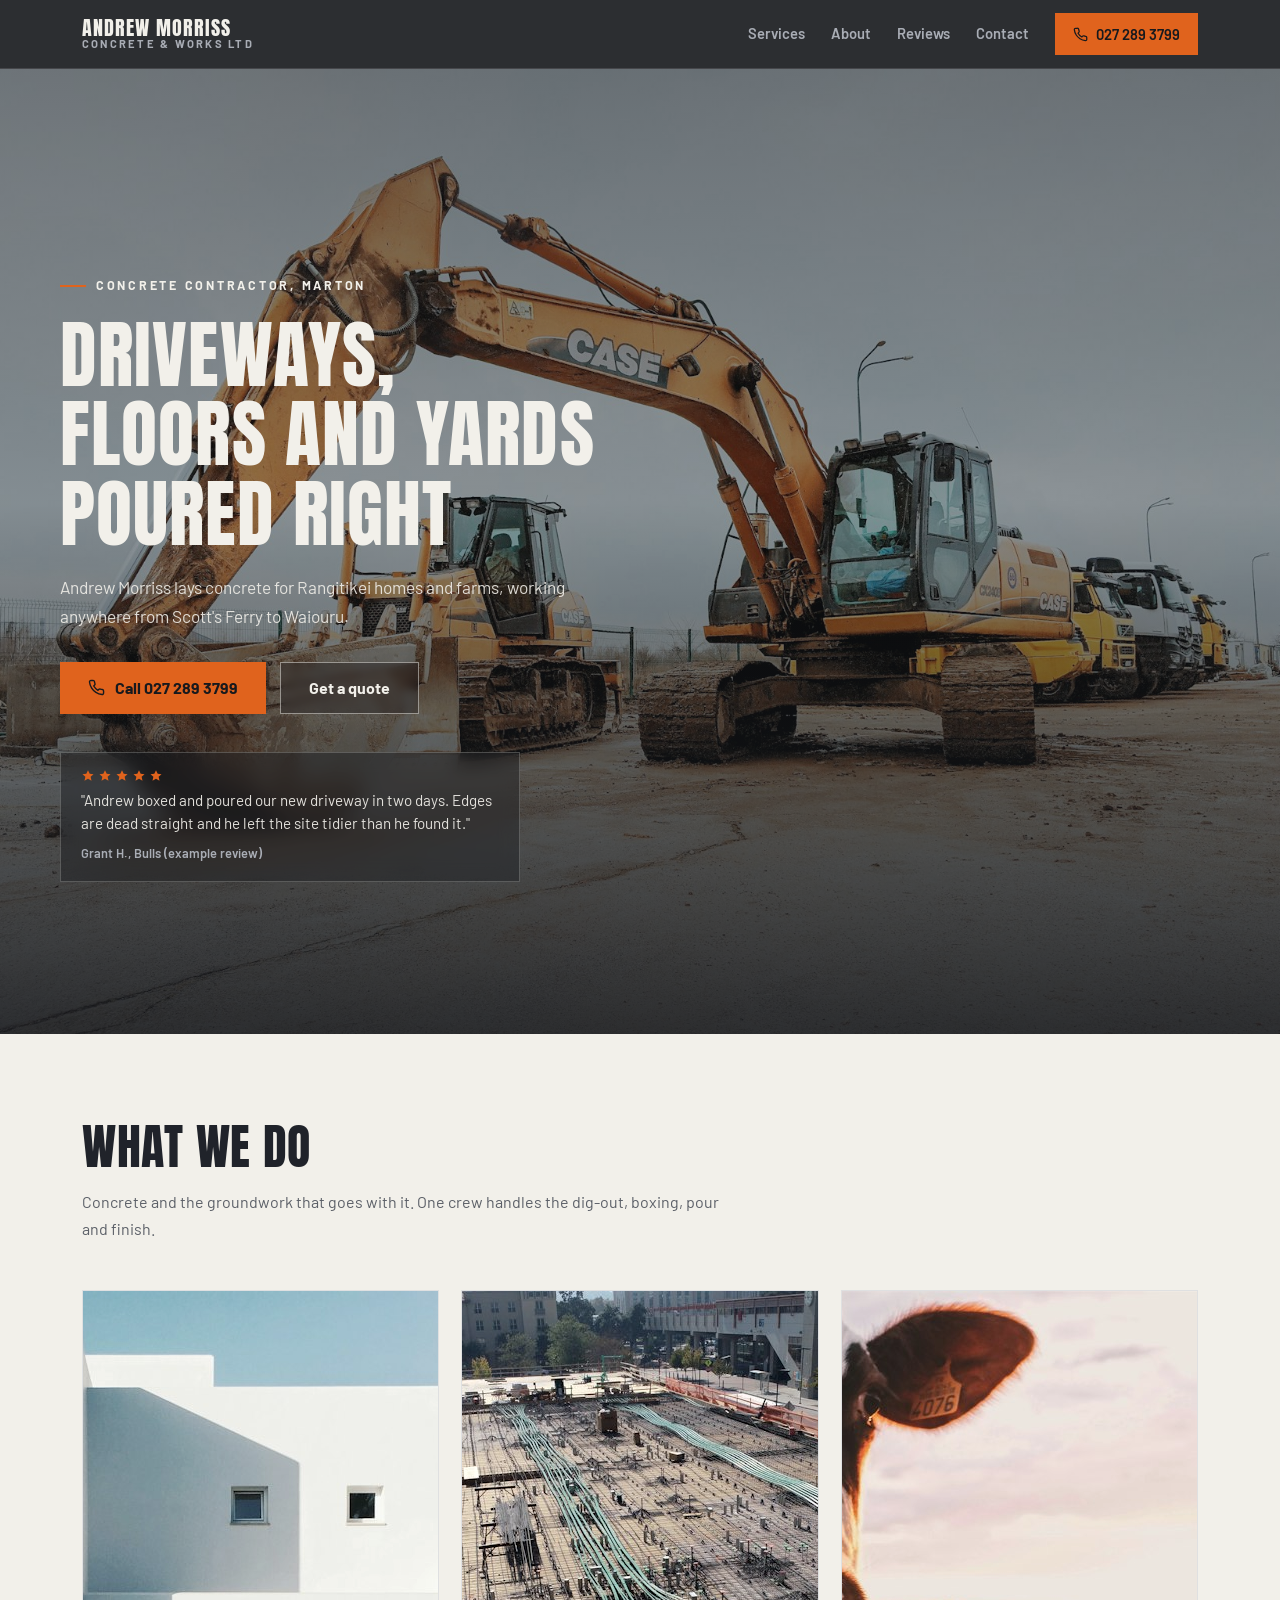
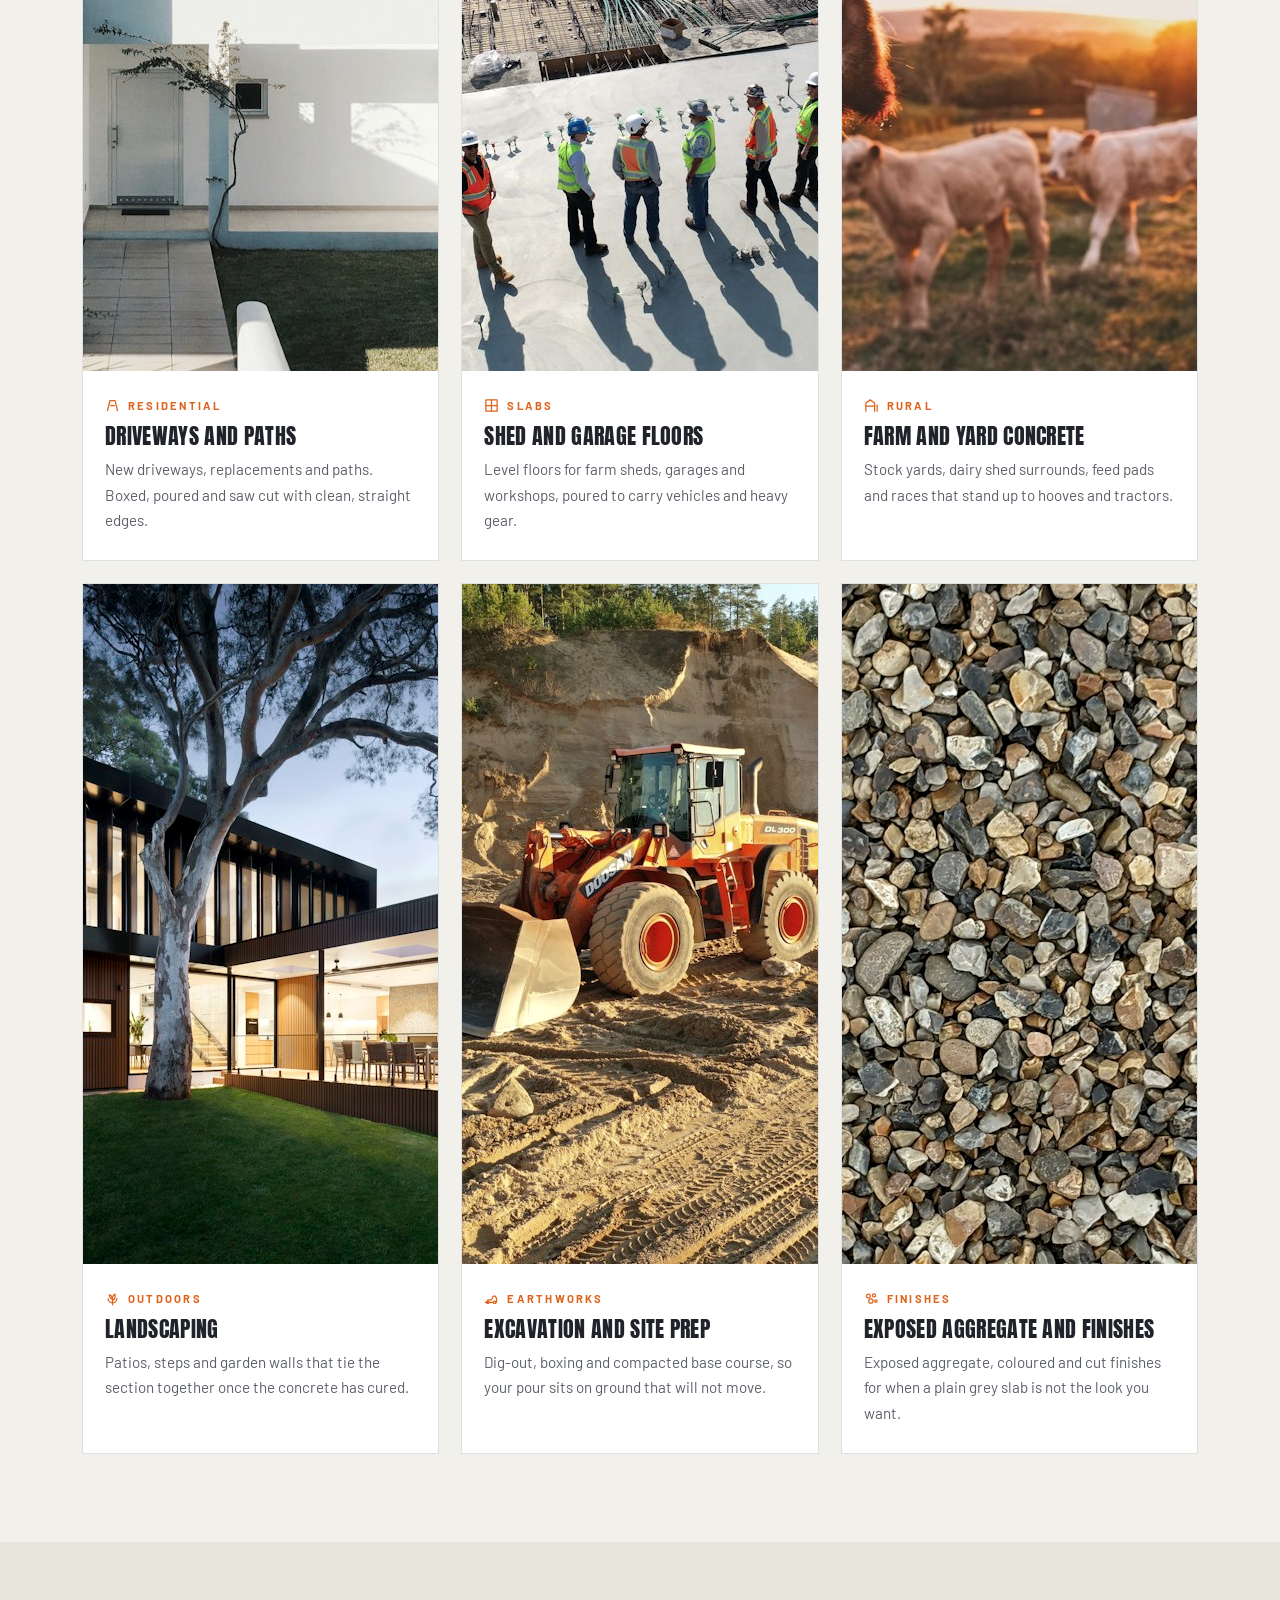
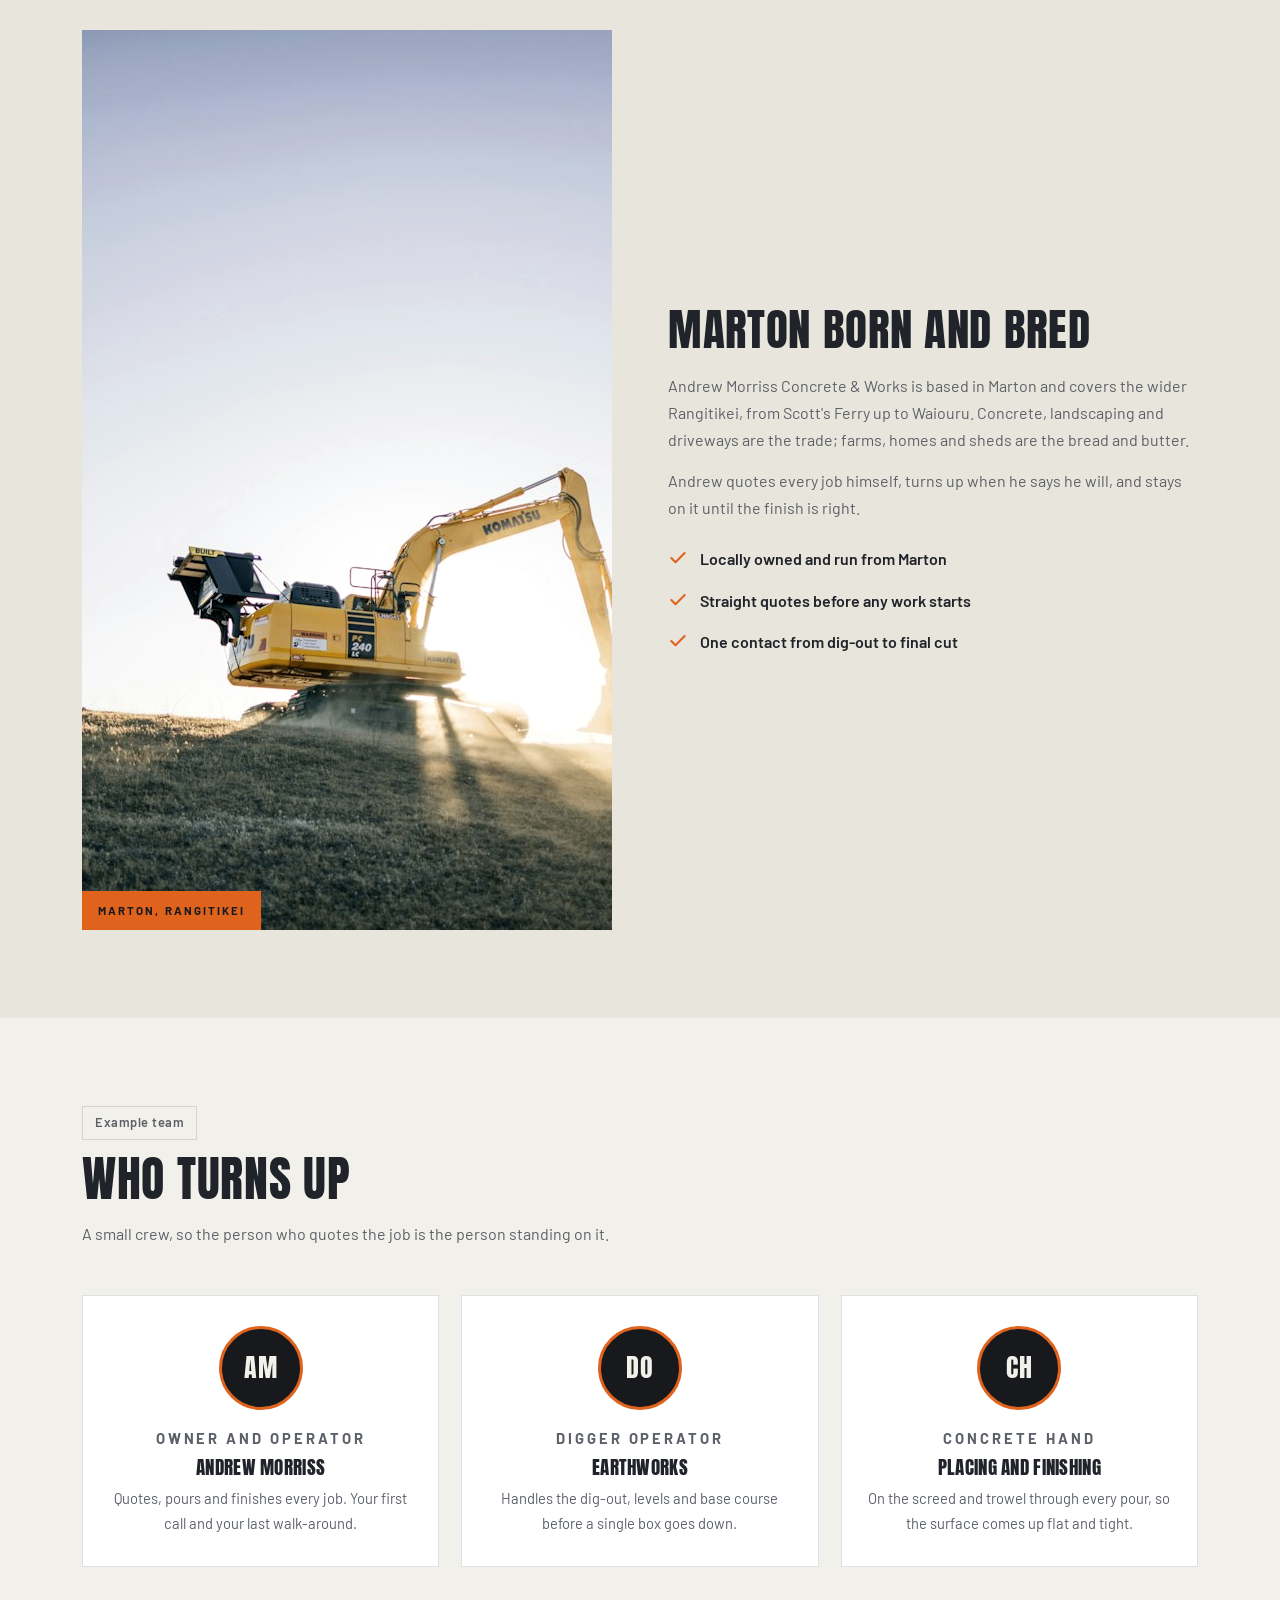
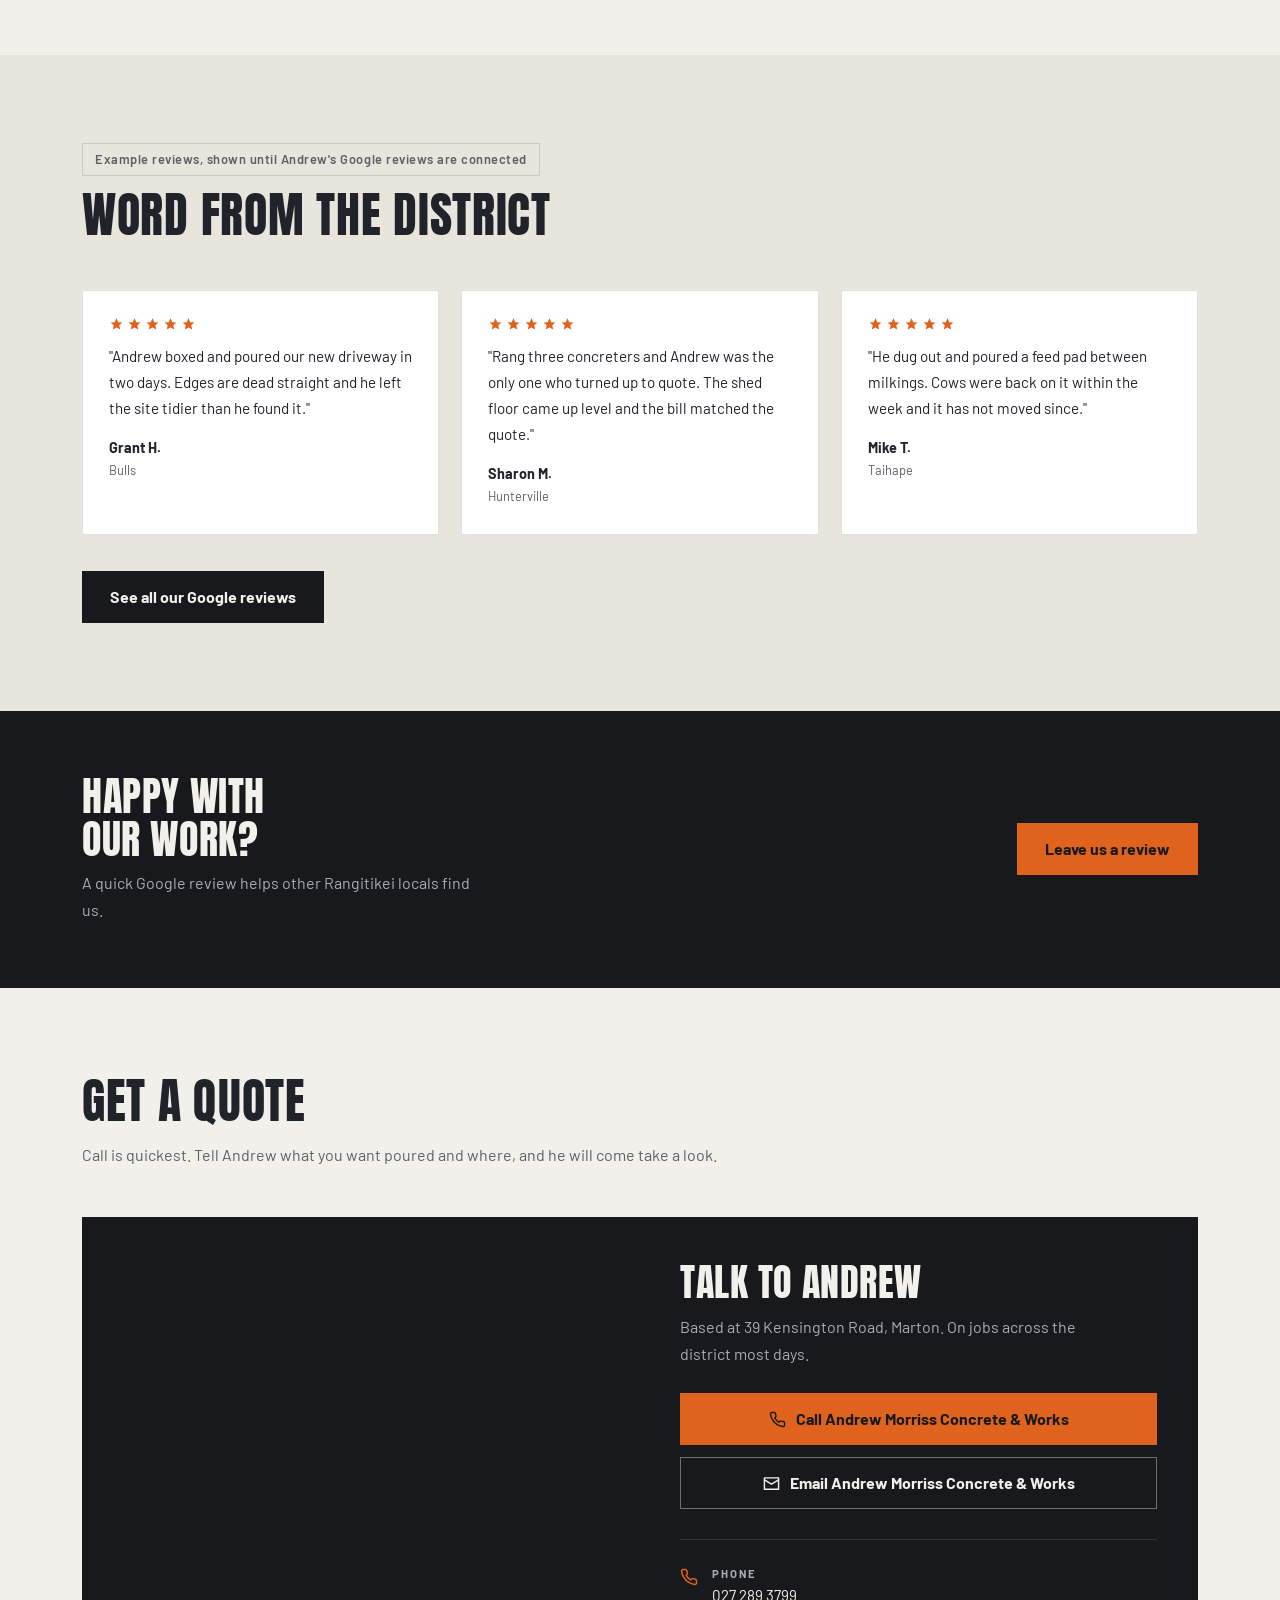
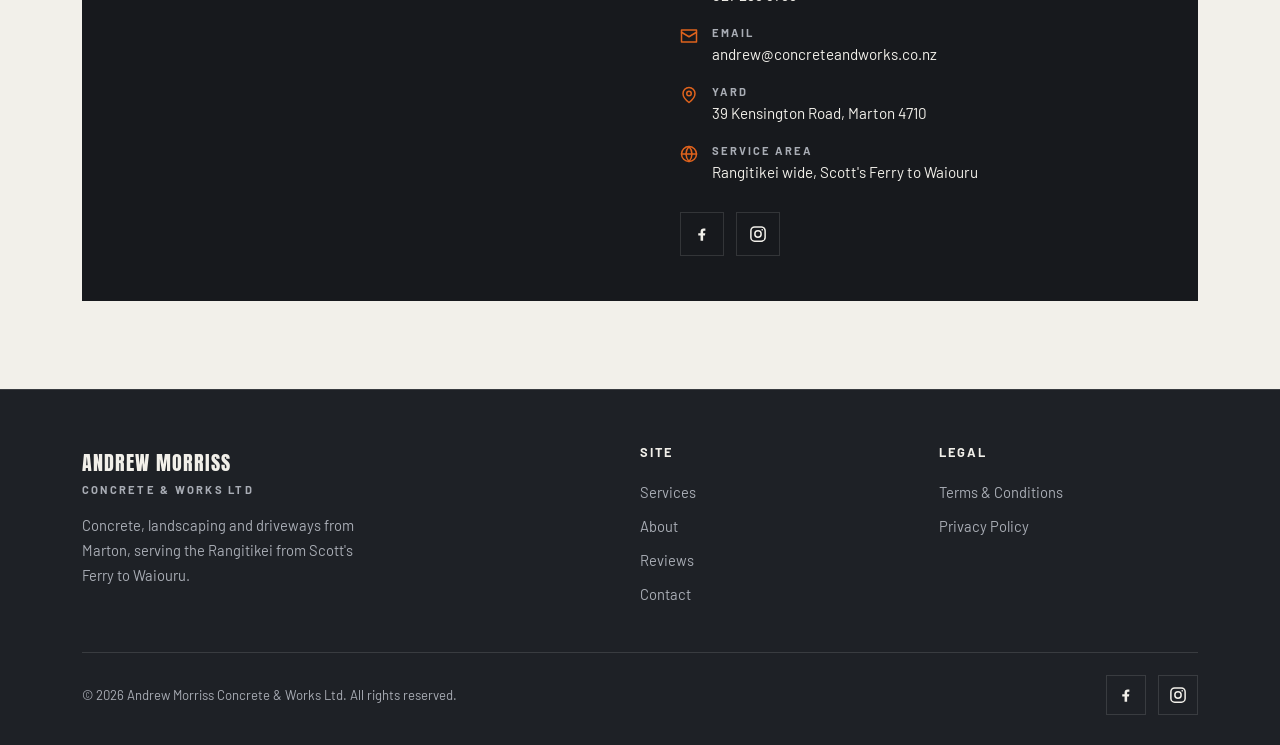
==== index.html @ 7dcf376f "Initial build: Andrew Morriss Concrete & Works Ltd" ====
<!DOCTYPE html>
<html lang="en-NZ">
<head>
<meta charset="UTF-8">
<meta name="viewport" content="width=device-width, initial-scale=1">
<title>Andrew Morriss Concrete &amp; Works Ltd | Concrete Contractor, Marton</title>
<meta name="description" content="Andrew Morriss Concrete & Works Ltd pours driveways, shed floors, farm yards and landscaping concrete from Marton, covering the Rangitikei from Scott's Ferry to Waiouru. Call 027 289 3799 for a quote.">
<meta property="og:title" content="Andrew Morriss Concrete & Works Ltd | Concrete Contractor, Marton">
<meta property="og:description" content="Driveways, shed floors, farm yards and landscaping concrete across the Rangitikei. Based in Marton.">
<meta property="og:type" content="website">
<meta property="og:image" content="img/hero-site.jpg">
<link rel="icon" href="data:image/svg+xml,%3Csvg xmlns='http://www.w3.org/2000/svg' viewBox='0 0 64 64'%3E%3Crect width='64' height='64' fill='%23e0631d'/%3E%3Ctext x='32' y='44' font-family='Arial Black,Arial' font-size='30' font-weight='900' fill='%2317191d' text-anchor='middle'%3EAM%3C/text%3E%3C/svg%3E">
<link rel="preconnect" href="https://fonts.googleapis.com">
<link rel="preconnect" href="https://fonts.gstatic.com" crossorigin>
<link href="https://fonts.googleapis.com/css2?family=Anton&family=Barlow:ital,wght@0,400;0,500;0,600;0,700;1,400&display=swap" rel="stylesheet">
<style>
:root{
  --coal:#17191d;
  --coal-2:#1e2126;
  --coal-3:#24282e;
  --bone:#f2f0ea;
  --bone-2:#e8e5dc;
  --ink:#20232a;
  --mut:#5c6068;
  --mut-l:#a9adb5;
  --accent:#e0631d;
  --accent-deep:#c1500f;
  --line:rgba(255,255,255,.12);
  --line-d:rgba(32,35,42,.14);
  --display:'Anton',sans-serif;
  --body:'Barlow',sans-serif;
}
*,*::before,*::after{box-sizing:border-box;margin:0;padding:0}
html{scroll-behavior:smooth}
@media (prefers-reduced-motion:reduce){html{scroll-behavior:auto}}
body{font-family:var(--body);font-size:16px;line-height:1.7;color:var(--ink);background:var(--bone);overflow-x:hidden}
img{max-width:100%;display:block;image-orientation:from-image}
a{color:inherit;text-decoration:none}
ul{list-style:none}
::selection{background:var(--accent);color:#fff}
h1,h2,h3{font-family:var(--display);font-weight:400;letter-spacing:.015em;line-height:1.08;text-wrap:balance}
.wrap{max-width:1160px;margin:0 auto;padding:0 22px}

/* ---------- intro ---------- */
#intro{position:fixed;inset:0;z-index:200;background:var(--coal);display:flex;align-items:center;justify-content:center;transition:transform .7s cubic-bezier(.76,0,.24,1),opacity .5s ease}
#intro .intro-mark{font-family:var(--display);font-size:clamp(1.6rem,5vw,2.6rem);color:var(--bone);letter-spacing:.04em;opacity:0;transform:translateY(14px);animation:introIn .6s ease .1s forwards}
#intro .intro-mark span{color:var(--accent)}
#intro.done{transform:translateY(-100%);opacity:.98;pointer-events:none}
@keyframes introIn{to{opacity:1;transform:none}}
@media (prefers-reduced-motion:reduce){
  #intro{display:none}
  #intro .intro-mark{animation:none}
}

/* ---------- nav ---------- */
header{position:sticky;top:0;z-index:100;background:rgba(23,25,29,.9);backdrop-filter:blur(10px);-webkit-backdrop-filter:blur(10px);border-bottom:1px solid var(--line)}
.nav{display:flex;align-items:center;justify-content:space-between;height:68px;gap:16px}
.brand{display:flex;flex-direction:column;line-height:1.05;min-width:0}
.brand .b1{font-family:var(--display);font-size:1.22rem;color:var(--bone);letter-spacing:.05em;white-space:nowrap}
.brand .b2{font-size:.7rem;font-weight:700;letter-spacing:.2em;color:var(--mut-l);white-space:nowrap}
.nav-links{display:flex;align-items:center;gap:26px}
.nav-links a{color:var(--mut-l);font-weight:600;font-size:.92rem;transition:color .2s}
.nav-links a:hover{color:var(--bone)}
.phone-pill{display:inline-flex;align-items:center;gap:8px;height:42px;padding:0 18px;background:var(--accent);color:var(--coal) !important;font-weight:700;font-size:.92rem;line-height:1;transition:background .2s}
.phone-pill:hover{background:#ef7228}
.phone-pill svg{width:15px;height:15px;flex:none}
.burger{display:none;background:none;border:1px solid var(--line);width:46px;height:46px;align-items:center;justify-content:center;cursor:pointer;color:var(--bone)}
.burger svg{width:22px;height:22px}
#mobileMenu{display:none;background:var(--coal);border-bottom:1px solid var(--line)}
#mobileMenu.open{display:block}
#mobileMenu a{display:flex;align-items:center;min-height:52px;padding:0 22px;color:var(--bone);font-weight:600;border-top:1px solid var(--line)}
#mobileMenu a.mm-call{background:var(--accent);color:var(--coal);font-weight:700}
@media (max-width:880px){
  .nav-links{display:none}
  .burger{display:inline-flex}
}

/* ---------- hero ---------- */
.hero{position:relative;background:var(--coal);color:var(--bone);min-height:92svh;display:flex;align-items:flex-end;overflow:hidden}
.hero-slides{position:absolute;inset:0}
.hero-slides img{position:absolute;inset:0;width:100%;height:100%;object-fit:cover;opacity:0;transition:opacity 1.6s ease;filter:saturate(.85) contrast(1.05)}
.hero-slides img.on{opacity:1}
.hero::after{content:"";position:absolute;inset:0;background:linear-gradient(180deg,rgba(23,25,29,.55) 0%,rgba(23,25,29,.38) 45%,rgba(23,25,29,.88) 100%)}
.hero-inner{position:relative;z-index:2;width:100%;padding:110px 0 64px}
.hero-eyebrow{display:inline-flex;align-items:center;gap:10px;font-size:.78rem;font-weight:700;letter-spacing:.22em;text-transform:uppercase;color:var(--bone);margin-bottom:18px}
.hero-eyebrow::before{content:"";width:26px;height:2px;background:var(--accent)}
.hero h1{font-size:clamp(2.7rem,6.4vw,4.6rem);max-width:15ch;text-transform:uppercase}
.hero p.lede{max-width:52ch;margin:20px 0 30px;font-size:1.08rem;color:rgba(242,240,234,.88)}
.hero-ctas{display:flex;flex-wrap:wrap;gap:14px}
.btn{display:inline-flex;align-items:center;justify-content:center;gap:10px;min-height:52px;padding:0 28px;font-family:var(--body);font-weight:700;font-size:1rem;line-height:1;cursor:pointer;border:none;transition:background .2s,color .2s,border-color .2s}
.btn svg{width:17px;height:17px;flex:none}
.btn-solid{background:var(--accent);color:var(--coal)}
.btn-solid:hover{background:#ef7228}
.btn-ghost{background:rgba(23,25,29,.35);color:var(--bone);border:1px solid rgba(242,240,234,.5);backdrop-filter:blur(4px);-webkit-backdrop-filter:blur(4px)}
.btn-ghost:hover{border-color:var(--bone);background:rgba(23,25,29,.55)}
.hero-quote{margin-top:38px;max-width:460px;background:rgba(23,25,29,.42);border:1px solid rgba(242,240,234,.22);backdrop-filter:blur(10px);-webkit-backdrop-filter:blur(10px);padding:16px 20px}
.hero-quote .stars{display:flex;gap:3px;margin-bottom:6px}
.hero-quote .stars svg{width:14px;height:14px;fill:var(--accent)}
.hero-quote blockquote{font-size:.95rem;line-height:1.55;color:rgba(242,240,234,.92);min-height:3.2em;transition:opacity .5s ease}
.hero-quote blockquote.fade{opacity:0}
.hero-quote cite{display:block;margin-top:6px;font-style:normal;font-size:.8rem;font-weight:600;color:var(--mut-l)}

/* ---------- sections ---------- */
section{padding:88px 0}
.sec-head{max-width:640px;margin-bottom:48px}
.sec-head h2{font-size:clamp(2rem,4.4vw,3rem);text-transform:uppercase}
.sec-head p{margin-top:14px;color:var(--mut)}
.reveal{opacity:0;transform:translateY(26px);transition:opacity .7s ease,transform .7s ease}
.reveal.in{opacity:1;transform:none}
@media (prefers-reduced-motion:reduce){.reveal{opacity:1;transform:none;transition:none}}

/* services */
#services{background:var(--bone)}
.svc-grid{display:grid;grid-template-columns:repeat(3,1fr);gap:22px}
.svc{background:#fff;border:1px solid var(--line-d);display:flex;flex-direction:column;transition:transform .3s ease,box-shadow .3s ease}
.svc:hover{transform:translateY(-5px);box-shadow:0 18px 36px -18px rgba(32,35,42,.35)}
.svc img{width:100%;aspect-ratio:16/10;object-fit:cover;filter:saturate(.85) contrast(1.05)}
.svc-body{padding:22px 22px 26px}
.svc-label{display:inline-flex;align-items:center;gap:8px;font-size:.7rem;font-weight:700;letter-spacing:.2em;text-transform:uppercase;color:var(--accent);margin-bottom:10px}
.svc-label svg{width:15px;height:15px}
.svc h3{font-size:1.35rem;text-transform:uppercase;margin-bottom:8px}
.svc p{font-size:.95rem;color:var(--mut)}

/* about */
#about{background:var(--bone-2)}
.about-grid{display:grid;grid-template-columns:1fr 1fr;gap:56px;align-items:center}
.about-photo{position:relative}
.about-photo img{width:100%;aspect-ratio:4/3;object-fit:cover;filter:saturate(.85) contrast(1.05)}
.about-photo::after{content:"MARTON, RANGITIKEI";position:absolute;left:0;bottom:0;background:var(--accent);color:var(--coal);font-weight:700;font-size:.72rem;letter-spacing:.18em;padding:10px 16px}
.about-copy h2{font-size:clamp(2rem,4vw,2.8rem);text-transform:uppercase;margin-bottom:18px}
.about-copy p{color:var(--mut);margin-bottom:14px}
.about-list{margin-top:24px;display:grid;gap:14px}
.about-list li{display:flex;gap:12px;align-items:flex-start;font-weight:600}
.about-list svg{width:20px;height:20px;flex:none;color:var(--accent);margin-top:3px}

/* crew */
#crew{background:var(--bone)}
.badge{display:inline-block;font-size:.8rem;font-weight:600;letter-spacing:.04em;color:var(--mut);border:1px solid var(--line-d);padding:5px 12px;margin-bottom:14px}
.crew-grid{display:grid;grid-template-columns:repeat(3,1fr);gap:22px}
.crew-card{background:#fff;border:1px solid var(--line-d);padding:30px 24px;text-align:center}
.avatar{width:84px;height:84px;margin:0 auto 16px;border-radius:50%;background:var(--coal);border:3px solid var(--accent);display:flex;align-items:center;justify-content:center;font-family:var(--display);font-size:1.6rem;color:var(--bone);letter-spacing:.03em}
.crew-role{font-size:.7rem;font-weight:700;letter-spacing:.2em;text-transform:uppercase;color:var(--accent);margin-bottom:6px}
.crew-card h3{font-size:1.2rem;text-transform:uppercase;margin-bottom:8px}
.crew-card p{font-size:.92rem;color:var(--mut)}

/* reviews */
#reviews{background:var(--bone-2)}
.rev-grid{display:grid;grid-template-columns:repeat(3,1fr);gap:22px;margin-bottom:36px}
.rev-card{background:#fff;border:1px solid var(--line-d);padding:26px}
.rev-card .stars{display:flex;gap:3px;margin-bottom:12px}
.rev-card .stars svg{width:15px;height:15px;fill:var(--accent)}
.rev-card p{font-size:.95rem;color:var(--ink);margin-bottom:14px}
.rev-card .who{font-weight:700;font-size:.9rem}
.rev-card .where{font-size:.8rem;color:var(--mut)}
.rev-actions{display:flex;flex-wrap:wrap;gap:14px;align-items:center}
.btn-dark{background:var(--coal);color:var(--bone)}
.btn-dark:hover{background:var(--coal-3)}

/* review banner */
#rev-banner{background:var(--coal);color:var(--bone);padding:64px 0}
.banner-in{display:flex;flex-wrap:wrap;align-items:center;justify-content:space-between;gap:24px}
.banner-in h2{font-size:clamp(1.7rem,3.6vw,2.5rem);text-transform:uppercase;max-width:18ch}
.banner-in p{color:var(--mut-l);margin-top:8px;max-width:44ch}

/* contact */
#contact{background:var(--bone)}
.contact-card{background:var(--coal);color:var(--bone);display:grid;grid-template-columns:1fr 1fr;overflow:hidden;border:1px solid var(--coal)}
.contact-map{min-height:100%}
.contact-map iframe{width:100%;height:100%;min-height:420px;border:0;display:block;filter:grayscale(.2)}
.contact-info{padding:44px 40px}
.contact-info h2{font-size:clamp(1.8rem,3.4vw,2.4rem);text-transform:uppercase;margin-bottom:10px}
.contact-info>p{color:var(--mut-l);margin-bottom:26px;max-width:44ch}
.contact-btns{display:grid;gap:12px;margin-bottom:30px}
.contact-btns .btn{width:100%}
.btn-outline{background:transparent;color:var(--bone);border:1px solid rgba(242,240,234,.4)}
.btn-outline:hover{border-color:var(--bone)}
.c-rows{display:grid;gap:14px;border-top:1px solid var(--line);padding-top:24px}
.c-row{display:flex;gap:14px;align-items:flex-start;font-size:.95rem}
.c-row svg{width:18px;height:18px;flex:none;color:var(--accent);margin-top:4px}
.c-row .lab{display:block;font-size:.7rem;font-weight:700;letter-spacing:.18em;text-transform:uppercase;color:var(--mut-l)}
.c-row a:hover{color:#fff;text-decoration:underline;text-underline-offset:3px}
.socials{display:flex;gap:12px;margin-top:26px}
.socials a{display:inline-flex;align-items:center;justify-content:center;width:44px;height:44px;border:1px solid var(--line);color:var(--bone);transition:border-color .2s,color .2s,background .2s}
.socials a:hover{border-color:var(--accent);color:var(--accent)}
.socials svg{width:18px;height:18px}

/* footer */
footer{background:var(--coal-2);color:var(--mut-l);padding:56px 0 30px;border-top:1px solid var(--line)}
.foot-grid{display:grid;grid-template-columns:2fr 1fr 1fr;gap:40px;margin-bottom:40px}
.foot-brand .b1{font-family:var(--display);color:var(--bone);font-size:1.25rem;letter-spacing:.05em}
.foot-brand .b2{font-size:.7rem;font-weight:700;letter-spacing:.2em;color:var(--mut-l);margin-bottom:14px}
.foot-brand p{font-size:.92rem;max-width:38ch}
.foot-col h3{font-family:var(--body);font-weight:700;font-size:.8rem;letter-spacing:.16em;text-transform:uppercase;color:var(--bone);margin-bottom:16px}
.foot-col a{display:inline-flex;min-height:34px;align-items:center;font-size:.92rem;transition:color .2s}
.foot-col li{line-height:1}
.foot-col a:hover{color:var(--bone)}
.foot-base{border-top:1px solid var(--line);padding-top:22px;display:flex;flex-wrap:wrap;gap:16px;align-items:center;justify-content:space-between;font-size:.82rem}
.foot-base .socials{margin-top:0}
.foot-base .socials a{width:40px;height:40px}

/* ---------- mobile ---------- */
@media (max-width:880px){
  section{padding:64px 0}
  .hero-inner{padding:96px 0 52px}
  .svc-grid,.crew-grid,.rev-grid{grid-template-columns:1fr}
  .about-grid{grid-template-columns:1fr;gap:34px}
  .contact-card{grid-template-columns:1fr}
  .contact-map{order:2}
  .contact-info{order:1;padding:34px 24px}
  .contact-map iframe{min-height:320px}
  .foot-grid{grid-template-columns:1fr;gap:28px}
  .banner-in{flex-direction:column;align-items:flex-start}
}
@media (min-width:881px) and (max-width:1060px){
  .svc-grid,.crew-grid,.rev-grid{grid-template-columns:repeat(2,1fr)}
}
</style>
</head>
<body>

<div id="intro" aria-hidden="true"><div class="intro-mark">ANDREW MORRISS <span>CONCRETE &amp; WORKS</span></div></div>

<header>
  <div class="wrap nav">
    <a href="#top" class="brand" aria-label="Andrew Morriss Concrete and Works Ltd, home">
      <span class="b1">ANDREW MORRISS</span>
      <span class="b2">CONCRETE &amp; WORKS LTD</span>
    </a>
    <nav class="nav-links" aria-label="Main">
      <a href="#services">Services</a>
      <a href="#about">About</a>
      <a href="#reviews">Reviews</a>
      <a href="#contact">Contact</a>
      <a class="phone-pill" href="tel:+64272893799">
        <svg viewBox="0 0 24 24" fill="none" stroke="currentColor" stroke-width="2" stroke-linecap="round" stroke-linejoin="round"><path d="M22 16.92v3a2 2 0 0 1-2.18 2 19.79 19.79 0 0 1-8.63-3.07 19.5 19.5 0 0 1-6-6 19.79 19.79 0 0 1-3.07-8.67A2 2 0 0 1 4.11 2h3a2 2 0 0 1 2 1.72c.127.96.361 1.903.7 2.81a2 2 0 0 1-.45 2.11L8.09 9.91a16 16 0 0 0 6 6l1.27-1.27a2 2 0 0 1 2.11-.45c.907.339 1.85.573 2.81.7A2 2 0 0 1 22 16.92z"/></svg>
        027 289 3799
      </a>
    </nav>
    <button class="burger" id="burger" aria-label="Open menu" aria-expanded="false" aria-controls="mobileMenu">
      <svg viewBox="0 0 24 24" fill="none" stroke="currentColor" stroke-width="2" stroke-linecap="round"><line x1="3" y1="6" x2="21" y2="6"/><line x1="3" y1="12" x2="21" y2="12"/><line x1="3" y1="18" x2="21" y2="18"/></svg>
    </button>
  </div>
  <nav id="mobileMenu" aria-label="Mobile">
    <a href="#services">Services</a>
    <a href="#about">About</a>
    <a href="#reviews">Reviews</a>
    <a href="#contact">Contact</a>
    <a class="mm-call" href="tel:+64272893799">Call 027 289 3799</a>
  </nav>
</header>

<main id="top">

  <!-- HERO -->
  <section class="hero" id="hero">
    <div class="hero-slides" aria-hidden="true">
      <img class="on" src="img/hero-site.jpg" alt="" width="1800" height="1220" fetchpriority="high">
      <img src="img/hero-aerial.jpg" alt="" width="1800" height="1350" loading="lazy">
      <img src="img/hero-digger.jpg" alt="" width="1800" height="1350" loading="lazy">
    </div>
    <div class="wrap hero-inner">
      <span class="hero-eyebrow">Concrete contractor, Marton</span>
      <h1>Driveways, floors and yards poured right</h1>
      <p class="lede">Andrew Morriss lays concrete for Rangitikei homes and farms, working anywhere from Scott's Ferry to Waiouru.</p>
      <div class="hero-ctas">
        <a class="btn btn-solid" href="tel:+64272893799">
          <svg viewBox="0 0 24 24" fill="none" stroke="currentColor" stroke-width="2" stroke-linecap="round" stroke-linejoin="round"><path d="M22 16.92v3a2 2 0 0 1-2.18 2 19.79 19.79 0 0 1-8.63-3.07 19.5 19.5 0 0 1-6-6 19.79 19.79 0 0 1-3.07-8.67A2 2 0 0 1 4.11 2h3a2 2 0 0 1 2 1.72c.127.96.361 1.903.7 2.81a2 2 0 0 1-.45 2.11L8.09 9.91a16 16 0 0 0 6 6l1.27-1.27a2 2 0 0 1 2.11-.45c.907.339 1.85.573 2.81.7A2 2 0 0 1 22 16.92z"/></svg>
          Call 027 289 3799
        </a>
        <a class="btn btn-ghost" href="#contact">Get a quote</a>
      </div>
      <div class="hero-quote">
        <div class="stars" aria-hidden="true">
          <svg viewBox="0 0 24 24"><path d="M12 2l2.9 6.26 6.6.56-5 4.46 1.5 6.72L12 16.77 5.99 20l1.5-6.72-5-4.46 6.6-.56z"/></svg>
          <svg viewBox="0 0 24 24"><path d="M12 2l2.9 6.26 6.6.56-5 4.46 1.5 6.72L12 16.77 5.99 20l1.5-6.72-5-4.46 6.6-.56z"/></svg>
          <svg viewBox="0 0 24 24"><path d="M12 2l2.9 6.26 6.6.56-5 4.46 1.5 6.72L12 16.77 5.99 20l1.5-6.72-5-4.46 6.6-.56z"/></svg>
          <svg viewBox="0 0 24 24"><path d="M12 2l2.9 6.26 6.6.56-5 4.46 1.5 6.72L12 16.77 5.99 20l1.5-6.72-5-4.46 6.6-.56z"/></svg>
          <svg viewBox="0 0 24 24"><path d="M12 2l2.9 6.26 6.6.56-5 4.46 1.5 6.72L12 16.77 5.99 20l1.5-6.72-5-4.46 6.6-.56z"/></svg>
        </div>
        <blockquote id="heroQuote">"Andrew boxed and poured our new driveway in two days. The edges are dead straight."</blockquote>
        <cite id="heroQuoteWho">Grant H., Bulls (example review)</cite>
      </div>
    </div>
  </section>

  <!-- SERVICES -->
  <section id="services">
    <div class="wrap">
      <div class="sec-head reveal">
        <h2>What we do</h2>
        <p>Concrete and the groundwork that goes with it. One crew handles the dig-out, boxing, pour and finish.</p>
      </div>
      <div class="svc-grid">
        <article class="svc reveal">
          <img src="img/card-driveway.jpg" alt="Concrete path and patio leading to a weatherboard home" width="1000" height="680" loading="lazy">
          <div class="svc-body">
            <span class="svc-label"><svg viewBox="0 0 24 24" fill="none" stroke="currentColor" stroke-width="2" stroke-linecap="round" stroke-linejoin="round"><path d="M4 20L8 4h8l4 16"/><path d="M9 12h6"/></svg>Residential</span>
            <h3>Driveways and paths</h3>
            <p>New driveways, replacements and paths. Boxed, poured and saw cut with clean, straight edges.</p>
          </div>
        </article>
        <article class="svc reveal">
          <img src="img/card-floors.jpg" alt="Crew standing on a freshly poured concrete slab with reinforcing laid out" width="1000" height="680" loading="lazy">
          <div class="svc-body">
            <span class="svc-label"><svg viewBox="0 0 24 24" fill="none" stroke="currentColor" stroke-width="2" stroke-linecap="round" stroke-linejoin="round"><rect x="3" y="3" width="18" height="18"/><path d="M3 12h18M12 3v18"/></svg>Slabs</span>
            <h3>Shed and garage floors</h3>
            <p>Level floors for farm sheds, garages and workshops, poured to carry vehicles and heavy gear.</p>
          </div>
        </article>
        <article class="svc reveal">
          <img src="img/card-farm.jpg" alt="Dairy cows on a farm paddock at sunset" width="1000" height="680" loading="lazy">
          <div class="svc-body">
            <span class="svc-label"><svg viewBox="0 0 24 24" fill="none" stroke="currentColor" stroke-width="2" stroke-linecap="round" stroke-linejoin="round"><path d="M3 21V8l7-5 7 5v13"/><path d="M3 13h14"/><path d="M21 21V11"/></svg>Rural</span>
            <h3>Farm and yard concrete</h3>
            <p>Stock yards, dairy shed surrounds, feed pads and races that stand up to hooves and tractors.</p>
          </div>
        </article>
        <article class="svc reveal">
          <img src="img/card-landscape.jpg" alt="Landscaped backyard and lawn behind a modern home at dusk" width="1000" height="680" loading="lazy">
          <div class="svc-body">
            <span class="svc-label"><svg viewBox="0 0 24 24" fill="none" stroke="currentColor" stroke-width="2" stroke-linecap="round" stroke-linejoin="round"><path d="M12 22v-7"/><path d="M5 12c0 4 3 7 7 7s7-3 7-7"/><path d="M12 15c-1-3 0-8 4-10 1 4 0 8-4 10z"/><path d="M12 13c0-3-2-6-5-7 0 3 1 6 5 7z"/></svg>Outdoors</span>
            <h3>Landscaping</h3>
            <p>Patios, steps and garden walls that tie the section together once the concrete has cured.</p>
          </div>
        </article>
        <article class="svc reveal">
          <img src="img/card-excavation.jpg" alt="Wheel loader shifting metal in a sand cutting" width="1000" height="680" loading="lazy">
          <div class="svc-body">
            <span class="svc-label"><svg viewBox="0 0 24 24" fill="none" stroke="currentColor" stroke-width="2" stroke-linecap="round" stroke-linejoin="round"><path d="M2 18h13"/><path d="M6 18v-4h6l3-6h3l2 4v6"/><circle cx="6" cy="18" r="2"/><circle cx="17" cy="18" r="2"/></svg>Earthworks</span>
            <h3>Excavation and site prep</h3>
            <p>Dig-out, boxing and compacted base course, so your pour sits on ground that will not move.</p>
          </div>
        </article>
        <article class="svc reveal">
          <img src="img/card-aggregate.jpg" alt="Close view of mixed stone aggregate" width="1000" height="680" loading="lazy">
          <div class="svc-body">
            <span class="svc-label"><svg viewBox="0 0 24 24" fill="none" stroke="currentColor" stroke-width="2" stroke-linecap="round" stroke-linejoin="round"><circle cx="7" cy="8" r="3"/><circle cx="16" cy="7" r="2.5"/><circle cx="11" cy="16" r="3.5"/><circle cx="19" cy="16" r="2"/></svg>Finishes</span>
            <h3>Exposed aggregate and finishes</h3>
            <p>Exposed aggregate, coloured and cut finishes for when a plain grey slab is not the look you want.</p>
          </div>
        </article>
      </div>
    </div>
  </section>

  <!-- ABOUT -->
  <section id="about">
    <div class="wrap about-grid">
      <div class="about-photo reveal">
        <img src="img/about-digger.jpg" alt="Excavator working on a hillside at dusk" width="1200" height="900" loading="lazy">
      </div>
      <div class="about-copy reveal">
        <h2>Marton born and bred</h2>
        <p>Andrew Morriss Concrete &amp; Works is based in Marton and covers the wider Rangitikei, from Scott's Ferry up to Waiouru. Concrete, landscaping and driveways are the trade; farms, homes and sheds are the bread and butter.</p>
        <p>Andrew quotes every job himself, turns up when he says he will, and stays on it until the finish is right.</p>
        <ul class="about-list">
          <li><svg viewBox="0 0 24 24" fill="none" stroke="currentColor" stroke-width="2.5" stroke-linecap="round" stroke-linejoin="round"><path d="M20 6L9 17l-5-5"/></svg>Locally owned and run from Marton</li>
          <li><svg viewBox="0 0 24 24" fill="none" stroke="currentColor" stroke-width="2.5" stroke-linecap="round" stroke-linejoin="round"><path d="M20 6L9 17l-5-5"/></svg>Straight quotes before any work starts</li>
          <li><svg viewBox="0 0 24 24" fill="none" stroke="currentColor" stroke-width="2.5" stroke-linecap="round" stroke-linejoin="round"><path d="M20 6L9 17l-5-5"/></svg>One contact from dig-out to final cut</li>
        </ul>
      </div>
    </div>
  </section>

  <!-- CREW -->
  <section id="crew">
    <div class="wrap">
      <div class="sec-head reveal">
        <span class="badge">Example team</span>
        <h2>Who turns up</h2>
        <p>A small crew, so the person who quotes the job is the person standing on it.</p>
      </div>
      <div class="crew-grid">
        <article class="crew-card reveal">
          <div class="avatar" aria-hidden="true">AM</div>
          <p class="crew-role">Owner and operator</p>
          <h3>Andrew Morriss</h3>
          <p>Quotes, pours and finishes every job. Your first call and your last walk-around.</p>
        </article>
        <article class="crew-card reveal">
          <div class="avatar" aria-hidden="true">DO</div>
          <p class="crew-role">Digger operator</p>
          <h3>Earthworks</h3>
          <p>Handles the dig-out, levels and base course before a single box goes down.</p>
        </article>
        <article class="crew-card reveal">
          <div class="avatar" aria-hidden="true">CH</div>
          <p class="crew-role">Concrete hand</p>
          <h3>Placing and finishing</h3>
          <p>On the screed and trowel through every pour, so the surface comes up flat and tight.</p>
        </article>
      </div>
    </div>
  </section>

  <!-- REVIEWS -->
  <section id="reviews">
    <div class="wrap">
      <div class="sec-head reveal">
        <span class="badge">Example reviews, shown until Andrew's Google reviews are connected</span>
        <h2>Word from the district</h2>
      </div>
      <div class="rev-grid" id="revGrid"></div>
      <div class="rev-actions reveal">
        <a class="btn btn-dark" href="https://www.google.com/maps/search/?api=1&query=Andrew%20Morriss%20Concrete%20%26%20Works%20Marton" target="_blank" rel="noopener">See all our Google reviews</a>
      </div>
    </div>
  </section>

  <!-- REVIEW BANNER -->
  <section id="rev-banner">
    <div class="wrap banner-in">
      <div>
        <h2>Happy with our work?</h2>
        <p>A quick Google review helps other Rangitikei locals find us.</p>
      </div>
      <a class="btn btn-solid" href="https://www.google.com/maps/search/?api=1&query=Andrew%20Morriss%20Concrete%20%26%20Works%20Marton" target="_blank" rel="noopener">Leave us a review</a>
    </div>
  </section>

  <!-- CONTACT -->
  <section id="contact">
    <div class="wrap">
      <div class="sec-head reveal">
        <h2>Get a quote</h2>
        <p>Call is quickest. Tell Andrew what you want poured and where, and he will come take a look.</p>
      </div>
      <div class="contact-card reveal">
        <div class="contact-map">
          <iframe title="Map showing Andrew Morriss Concrete and Works in Marton" src="https://www.google.com/maps?q=Andrew+Morriss+Concrete+%26+Works,+39+Kensington+Road,+Marton,+New+Zealand&output=embed" loading="lazy" referrerpolicy="no-referrer-when-downgrade" allowfullscreen></iframe>
        </div>
        <div class="contact-info">
          <h2>Talk to Andrew</h2>
          <p>Based at 39 Kensington Road, Marton. On jobs across the district most days.</p>
          <div class="contact-btns">
            <a class="btn btn-solid" href="tel:+64272893799">
              <svg viewBox="0 0 24 24" fill="none" stroke="currentColor" stroke-width="2" stroke-linecap="round" stroke-linejoin="round"><path d="M22 16.92v3a2 2 0 0 1-2.18 2 19.79 19.79 0 0 1-8.63-3.07 19.5 19.5 0 0 1-6-6 19.79 19.79 0 0 1-3.07-8.67A2 2 0 0 1 4.11 2h3a2 2 0 0 1 2 1.72c.127.96.361 1.903.7 2.81a2 2 0 0 1-.45 2.11L8.09 9.91a16 16 0 0 0 6 6l1.27-1.27a2 2 0 0 1 2.11-.45c.907.339 1.85.573 2.81.7A2 2 0 0 1 22 16.92z"/></svg>
              Call Andrew Morriss Concrete &amp; Works
            </a>
            <a class="btn btn-outline" data-gmail data-user="andrew" data-domain="concreteandworks.co.nz" data-su="Quote%20request%20from%20the%20website" href="#contact">
              <svg viewBox="0 0 24 24" fill="none" stroke="currentColor" stroke-width="2" stroke-linecap="round" stroke-linejoin="round"><rect x="2" y="4" width="20" height="16" rx="0"/><path d="m22 7-10 6L2 7"/></svg>
              Email Andrew Morriss Concrete &amp; Works
            </a>
          </div>
          <div class="c-rows">
            <div class="c-row">
              <svg viewBox="0 0 24 24" fill="none" stroke="currentColor" stroke-width="2" stroke-linecap="round" stroke-linejoin="round"><path d="M22 16.92v3a2 2 0 0 1-2.18 2 19.79 19.79 0 0 1-8.63-3.07 19.5 19.5 0 0 1-6-6 19.79 19.79 0 0 1-3.07-8.67A2 2 0 0 1 4.11 2h3a2 2 0 0 1 2 1.72c.127.96.361 1.903.7 2.81a2 2 0 0 1-.45 2.11L8.09 9.91a16 16 0 0 0 6 6l1.27-1.27a2 2 0 0 1 2.11-.45c.907.339 1.85.573 2.81.7A2 2 0 0 1 22 16.92z"/></svg>
              <div><span class="lab">Phone</span><a href="tel:+64272893799">027 289 3799</a></div>
            </div>
            <div class="c-row">
              <svg viewBox="0 0 24 24" fill="none" stroke="currentColor" stroke-width="2" stroke-linecap="round" stroke-linejoin="round"><rect x="2" y="4" width="20" height="16" rx="0"/><path d="m22 7-10 6L2 7"/></svg>
              <div><span class="lab">Email</span><a data-gmail data-user="andrew" data-domain="concreteandworks.co.nz" data-su="Quote%20request%20from%20the%20website" href="#contact"><span data-email-text data-user="andrew" data-domain="concreteandworks.co.nz"></span></a></div>
            </div>
            <div class="c-row">
              <svg viewBox="0 0 24 24" fill="none" stroke="currentColor" stroke-width="2" stroke-linecap="round" stroke-linejoin="round"><path d="M20 10c0 6-8 12-8 12s-8-6-8-12a8 8 0 0 1 16 0z"/><circle cx="12" cy="10" r="3"/></svg>
              <div><span class="lab">Yard</span>39 Kensington Road, Marton 4710</div>
            </div>
            <div class="c-row">
              <svg viewBox="0 0 24 24" fill="none" stroke="currentColor" stroke-width="2" stroke-linecap="round" stroke-linejoin="round"><circle cx="12" cy="12" r="10"/><path d="M2 12h20"/><path d="M12 2a15.3 15.3 0 0 1 4 10 15.3 15.3 0 0 1-4 10 15.3 15.3 0 0 1-4-10 15.3 15.3 0 0 1 4-10z"/></svg>
              <div><span class="lab">Service area</span>Rangitikei wide, Scott's Ferry to Waiouru</div>
            </div>
          </div>
          <div class="socials">
            <a href="https://www.facebook.com/search/top?q=Andrew%20Morriss%20Concrete%20%26%20Works" target="_blank" rel="noopener" aria-label="Find Andrew Morriss Concrete and Works on Facebook">
              <svg viewBox="0 0 24 24" fill="currentColor"><path d="M13.5 21v-7h2.4l.5-3h-2.9V9.1c0-.9.3-1.6 1.7-1.6h1.3V4.8c-.6-.1-1.5-.2-2.4-.2-2.4 0-4 1.4-4 4.1V11H7v3h3.1v7h3.4z"/></svg>
            </a>
            <a href="https://www.instagram.com/explore/search/keyword/?q=andrew%20morriss%20concrete" target="_blank" rel="noopener" aria-label="Find Andrew Morriss Concrete and Works on Instagram">
              <svg viewBox="0 0 24 24" fill="none" stroke="currentColor" stroke-width="2" stroke-linecap="round" stroke-linejoin="round"><rect x="2.5" y="2.5" width="19" height="19" rx="5"/><circle cx="12" cy="12" r="4.2"/><circle cx="17.6" cy="6.4" r="1.1" fill="currentColor" stroke="none"/></svg>
            </a>
          </div>
        </div>
      </div>
    </div>
  </section>

</main>

<footer>
  <div class="wrap">
    <div class="foot-grid">
      <div class="foot-brand">
        <div class="b1">ANDREW MORRISS</div>
        <div class="b2">CONCRETE &amp; WORKS LTD</div>
        <p>Concrete, landscaping and driveways from Marton, serving the Rangitikei from Scott's Ferry to Waiouru.</p>
      </div>
      <div class="foot-col">
        <h3>Site</h3>
        <ul>
          <li><a href="#services">Services</a></li>
          <li><a href="#about">About</a></li>
          <li><a href="#reviews">Reviews</a></li>
          <li><a href="#contact">Contact</a></li>
        </ul>
      </div>
      <div class="foot-col">
        <h3>Legal</h3>
        <ul>
          <li><a href="terms.html">Terms &amp; Conditions</a></li>
          <li><a href="privacy.html">Privacy Policy</a></li>
        </ul>
      </div>
    </div>
    <div class="foot-base">
      <span>&copy; <span id="year">2026</span> Andrew Morriss Concrete &amp; Works Ltd. All rights reserved.</span>
      <div class="socials">
        <a href="https://www.facebook.com/search/top?q=Andrew%20Morriss%20Concrete%20%26%20Works" target="_blank" rel="noopener" aria-label="Find Andrew Morriss Concrete and Works on Facebook">
          <svg viewBox="0 0 24 24" fill="currentColor"><path d="M13.5 21v-7h2.4l.5-3h-2.9V9.1c0-.9.3-1.6 1.7-1.6h1.3V4.8c-.6-.1-1.5-.2-2.4-.2-2.4 0-4 1.4-4 4.1V11H7v3h3.1v7h3.4z"/></svg>
        </a>
        <a href="https://www.instagram.com/explore/search/keyword/?q=andrew%20morriss%20concrete" target="_blank" rel="noopener" aria-label="Find Andrew Morriss Concrete and Works on Instagram">
          <svg viewBox="0 0 24 24" fill="none" stroke="currentColor" stroke-width="2" stroke-linecap="round" stroke-linejoin="round"><rect x="2.5" y="2.5" width="19" height="19" rx="5"/><circle cx="12" cy="12" r="4.2"/><circle cx="17.6" cy="6.4" r="1.1" fill="currentColor" stroke="none"/></svg>
        </a>
      </div>
    </div>
  </div>
</footer>

<script>
(function(){
  var reduce = window.matchMedia('(prefers-reduced-motion: reduce)').matches;

  /* intro */
  var intro = document.getElementById('intro');
  if (intro) {
    if (reduce) { intro.remove(); }
    else {
      window.addEventListener('load', function(){
        setTimeout(function(){ intro.classList.add('done'); setTimeout(function(){ intro.remove(); }, 800); }, 650);
      });
      setTimeout(function(){ if (document.body.contains(intro)) { intro.classList.add('done'); setTimeout(function(){ intro.remove(); }, 800); } }, 2600);
    }
  }

  /* mobile menu */
  var burger = document.getElementById('burger');
  var menu = document.getElementById('mobileMenu');
  burger.addEventListener('click', function(){
    var open = menu.classList.toggle('open');
    burger.setAttribute('aria-expanded', open ? 'true' : 'false');
  });
  menu.querySelectorAll('a').forEach(function(a){
    a.addEventListener('click', function(){ menu.classList.remove('open'); burger.setAttribute('aria-expanded','false'); });
  });

  /* hero slide rotation */
  var slides = document.querySelectorAll('.hero-slides img');
  if (slides.length > 1 && !reduce) {
    var si = 0;
    setInterval(function(){
      slides[si].classList.remove('on');
      si = (si + 1) % slides.length;
      slides[si].classList.add('on');
    }, 6000);
  }

  /* reviews data drives cards + hero quote */
  var reviews = [
    { who: 'Grant H.', where: 'Bulls', text: '"Andrew boxed and poured our new driveway in two days. Edges are dead straight and he left the site tidier than he found it."' },
    { who: 'Sharon M.', where: 'Hunterville', text: '"Rang three concreters and Andrew was the only one who turned up to quote. The shed floor came up level and the bill matched the quote."' },
    { who: 'Mike T.', where: 'Taihape', text: '"He dug out and poured a feed pad between milkings. Cows were back on it within the week and it has not moved since."' }
  ];
  var grid = document.getElementById('revGrid');
  var starSvg = '<svg viewBox="0 0 24 24"><path d="M12 2l2.9 6.26 6.6.56-5 4.46 1.5 6.72L12 16.77 5.99 20l1.5-6.72-5-4.46 6.6-.56z"/></svg>';
  reviews.forEach(function(r){
    var el = document.createElement('article');
    el.className = 'rev-card reveal';
    el.innerHTML = '<div class="stars" aria-label="5 out of 5 stars">' + starSvg.repeat(5) + '</div><p>' + r.text + '</p><div class="who">' + r.who + '</div><div class="where">' + r.where + '</div>';
    grid.appendChild(el);
  });

  /* hero quote rotation */
  var hq = document.getElementById('heroQuote');
  var hqw = document.getElementById('heroQuoteWho');
  var qi = 0;
  function setQuote(i){
    hq.textContent = reviews[i].text;
    hqw.textContent = reviews[i].who + ', ' + reviews[i].where + ' (example review)';
  }
  setQuote(0);
  if (!reduce) {
    setInterval(function(){
      hq.classList.add('fade');
      setTimeout(function(){
        qi = (qi + 1) % reviews.length;
        setQuote(qi);
        hq.classList.remove('fade');
      }, 500);
    }, 6500);
  }

  /* scroll reveals */
  var io = new IntersectionObserver(function(entries){
    entries.forEach(function(e){
      if (e.isIntersecting) { e.target.classList.add('in'); io.unobserve(e.target); }
    });
  }, { threshold: 0.12 });
  document.querySelectorAll('.reveal').forEach(function(el){ io.observe(el); });

  /* email text (kept out of static HTML) */
  document.querySelectorAll('[data-email-text]').forEach(function(s){
    s.textContent = s.getAttribute('data-user') + '@' + s.getAttribute('data-domain');
  });

  /* gmail compose buttons */
  document.querySelectorAll('a[data-gmail]').forEach(function(a){
    var to = a.getAttribute('data-user') + '@' + a.getAttribute('data-domain');
    a.href = 'https://mail.google.com/mail/?view=cm&fs=1&to=' + encodeURIComponent(to) + '&su=' + (a.getAttribute('data-su') || '') + '&body=' + (a.getAttribute('data-body') || '');
    a.target = '_blank';
    a.rel = 'noopener';
  });

  document.getElementById('year').textContent = new Date().getFullYear();
})();
</script>
</body>
</html>
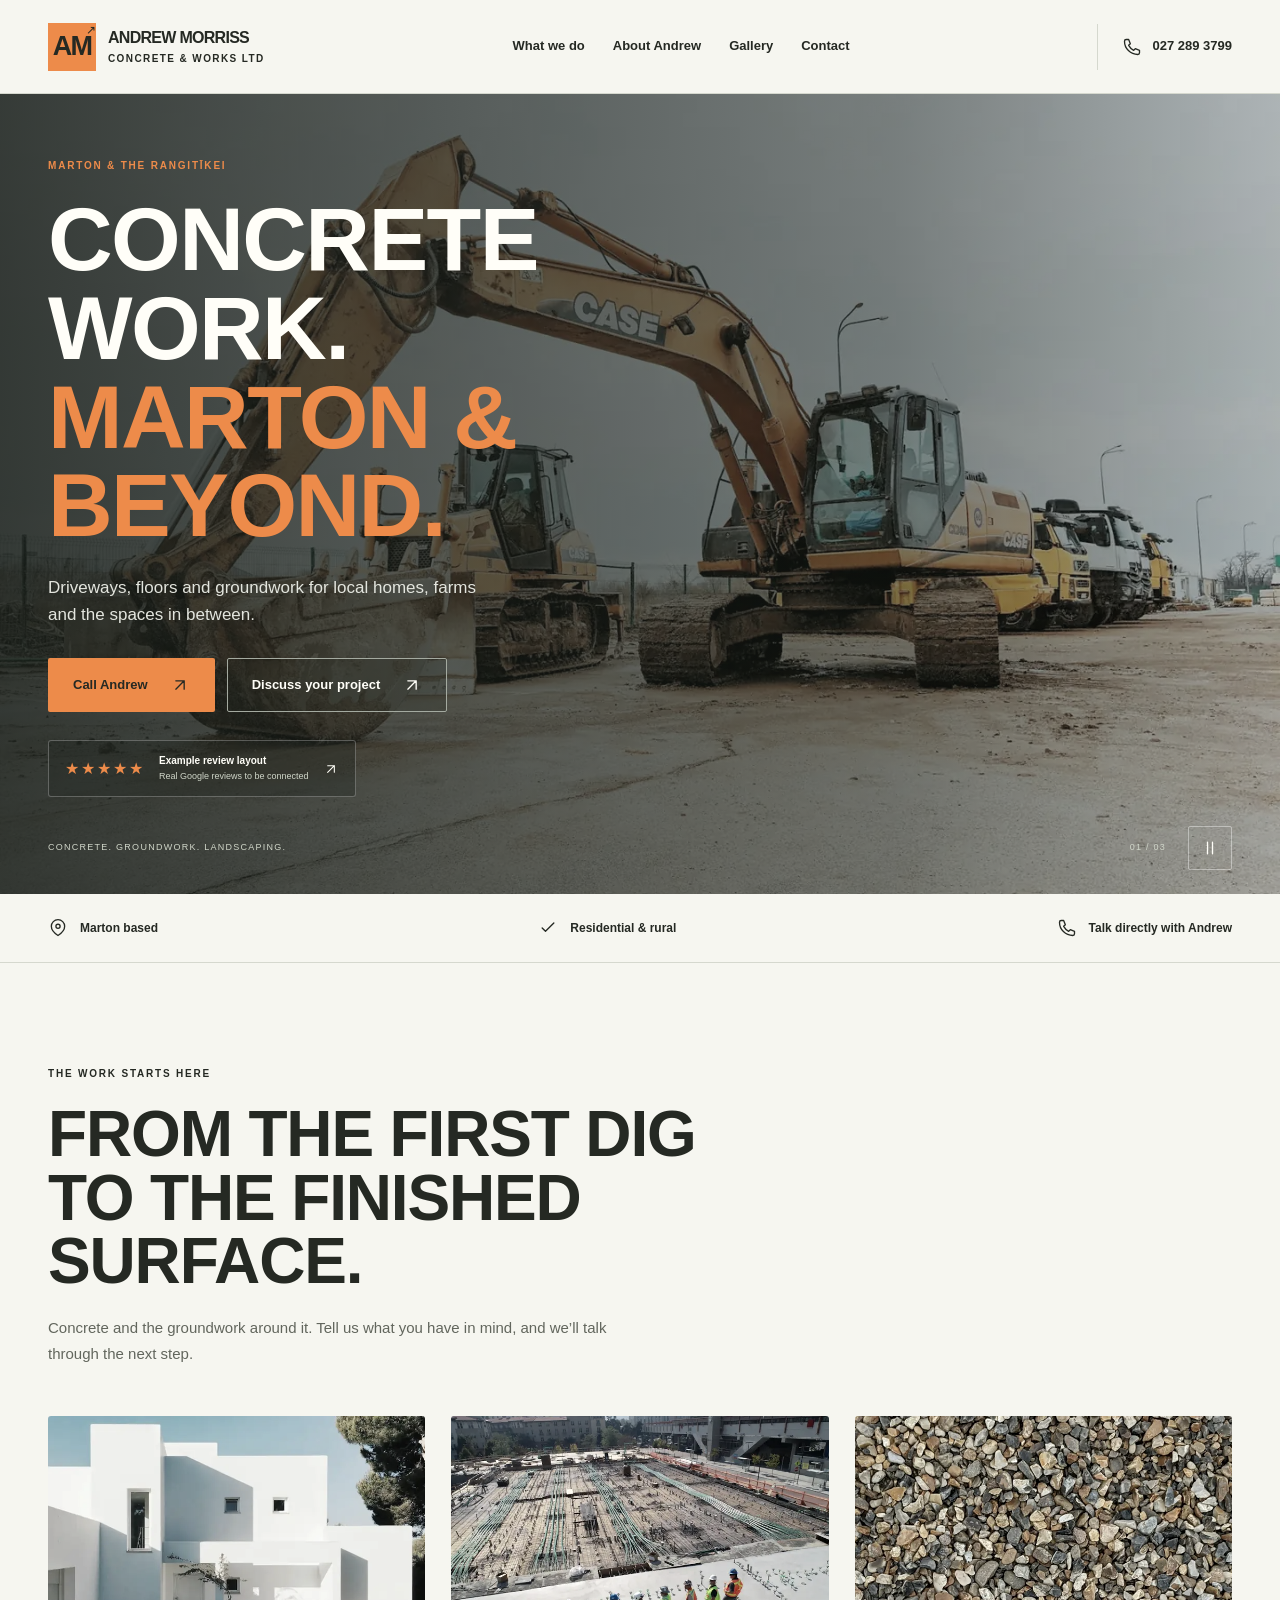
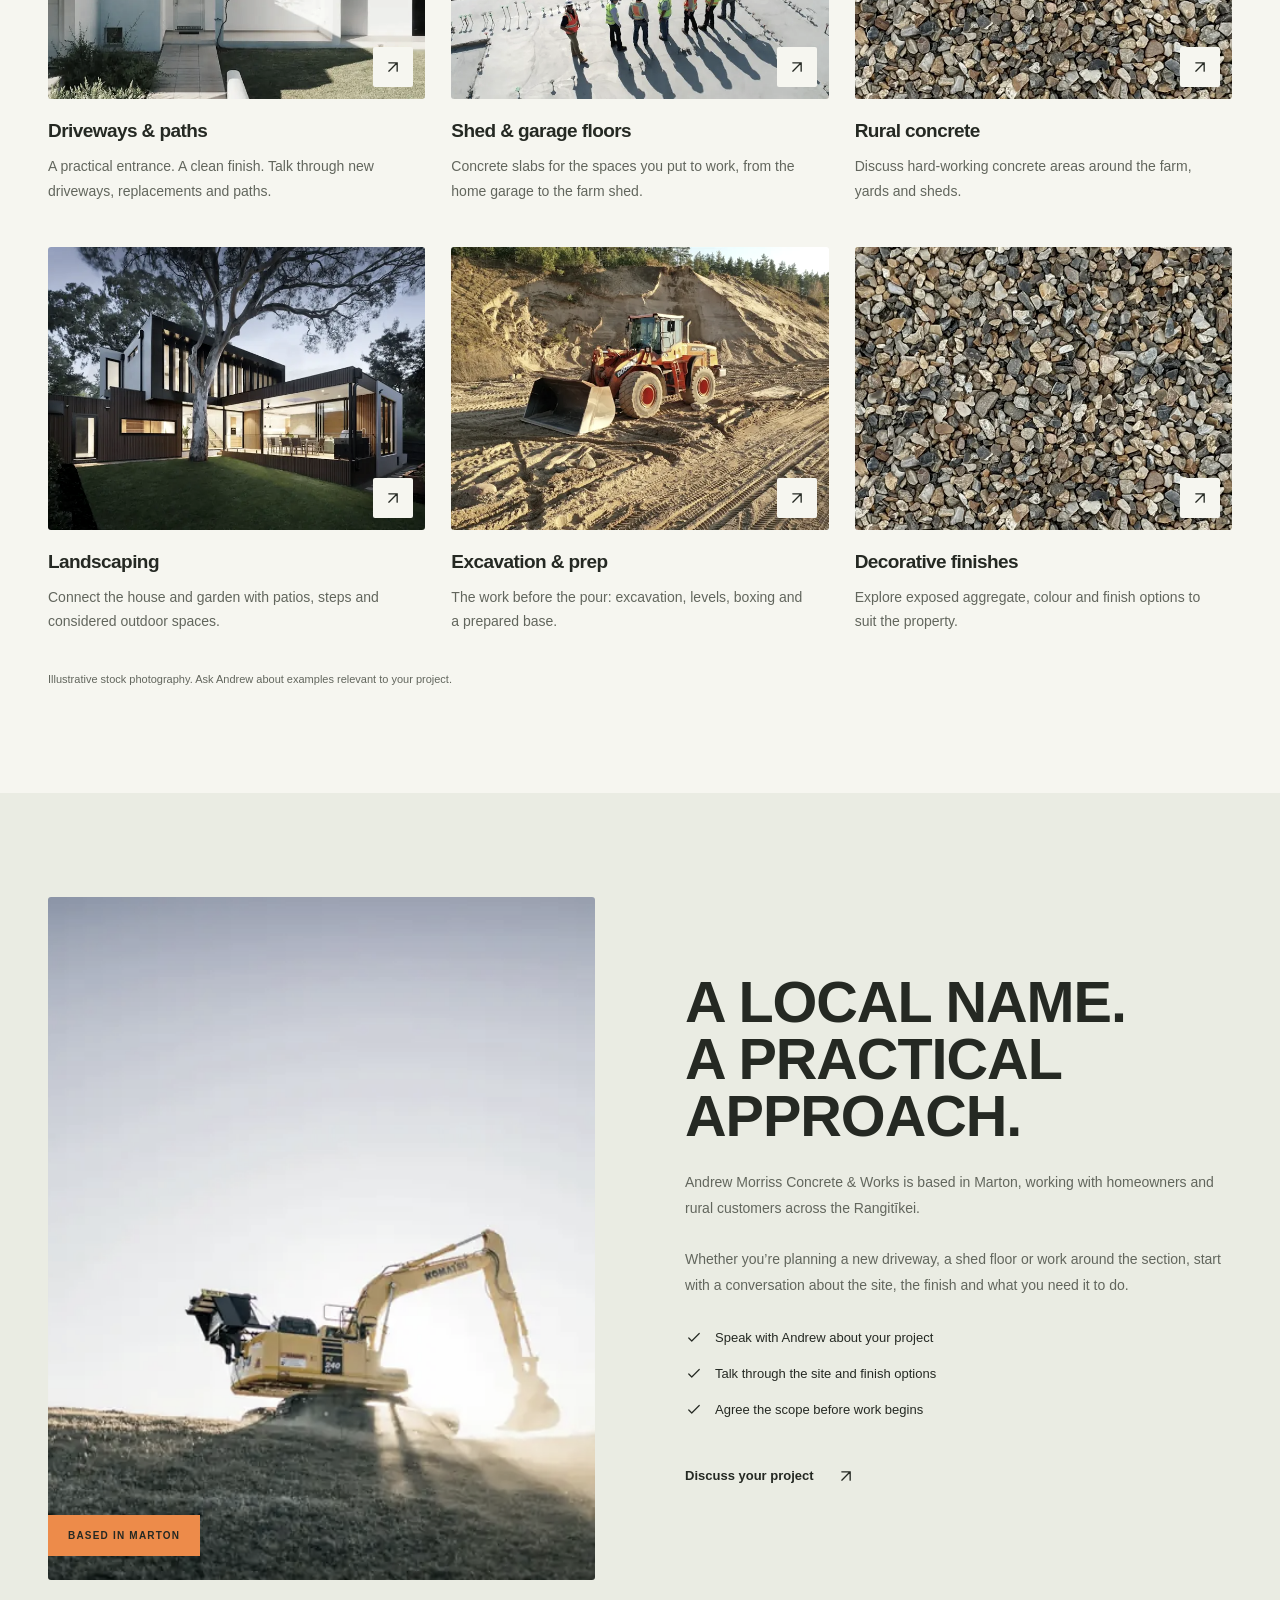
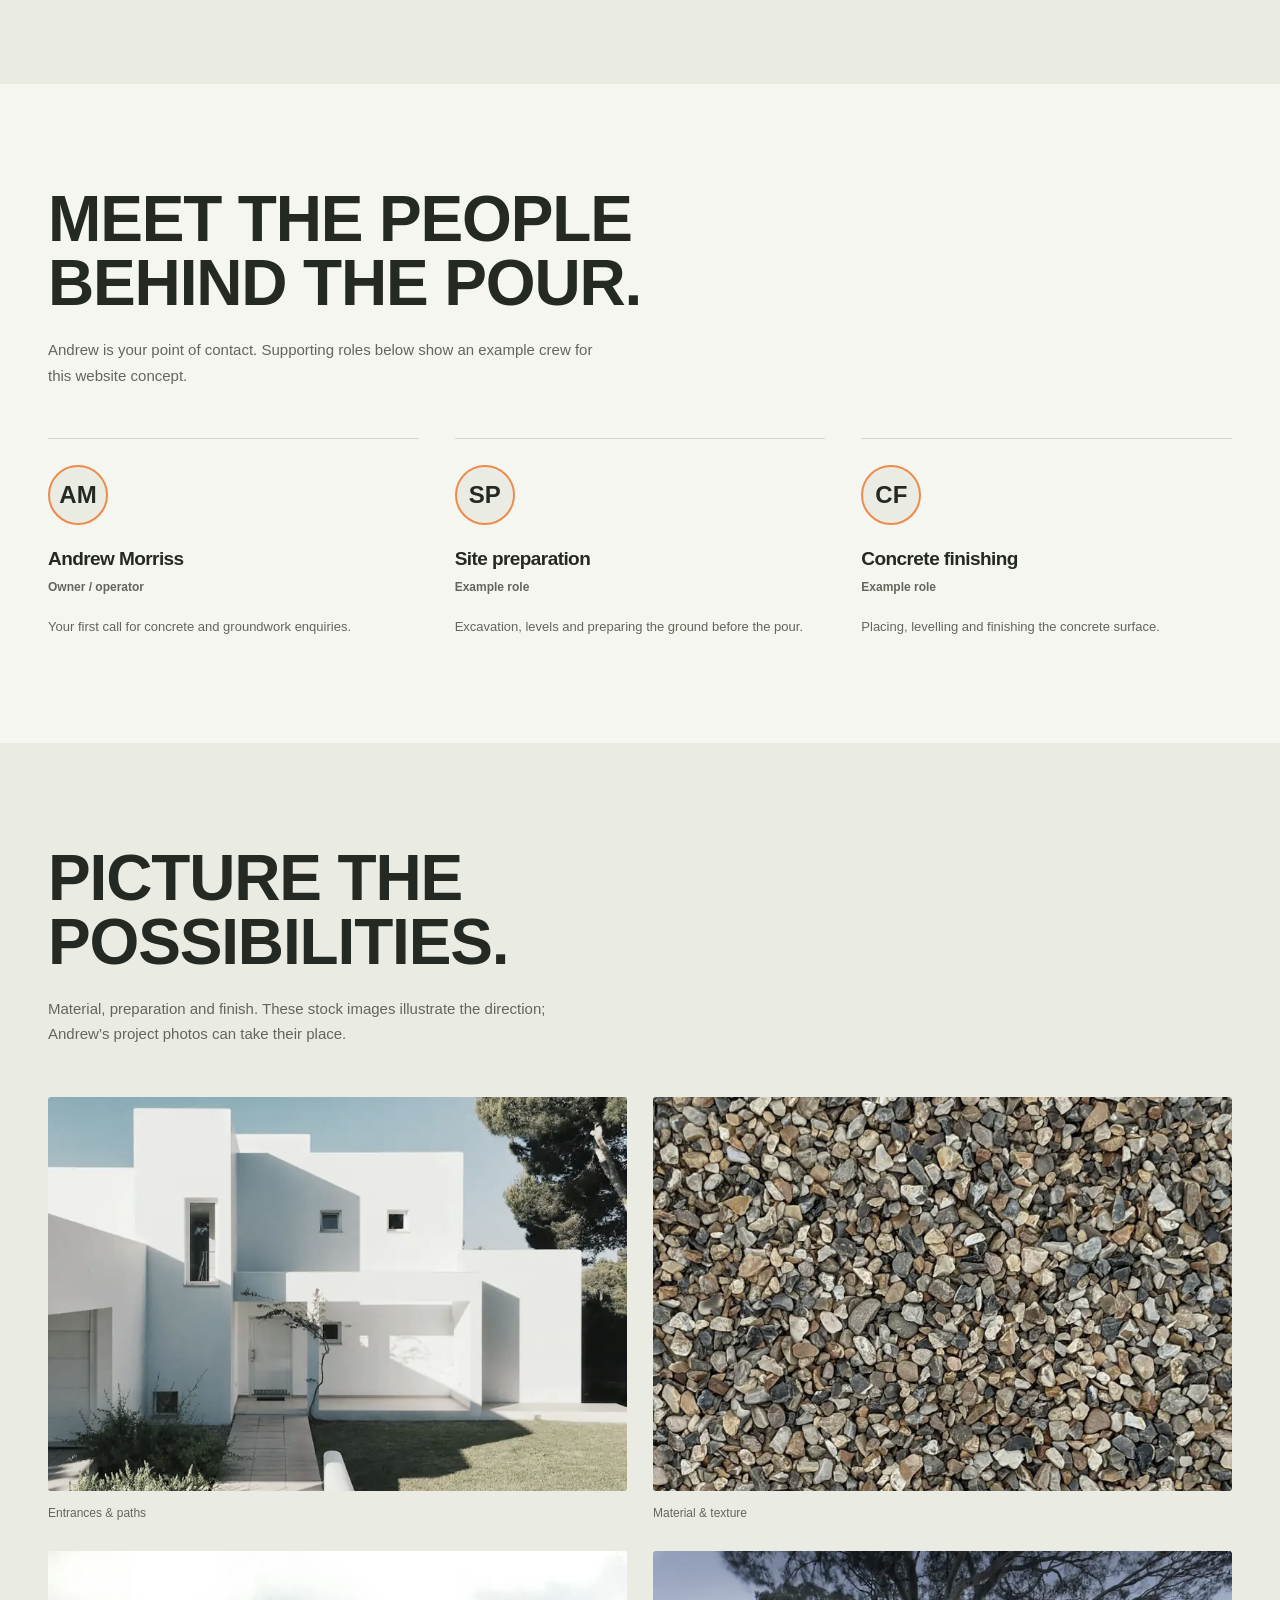
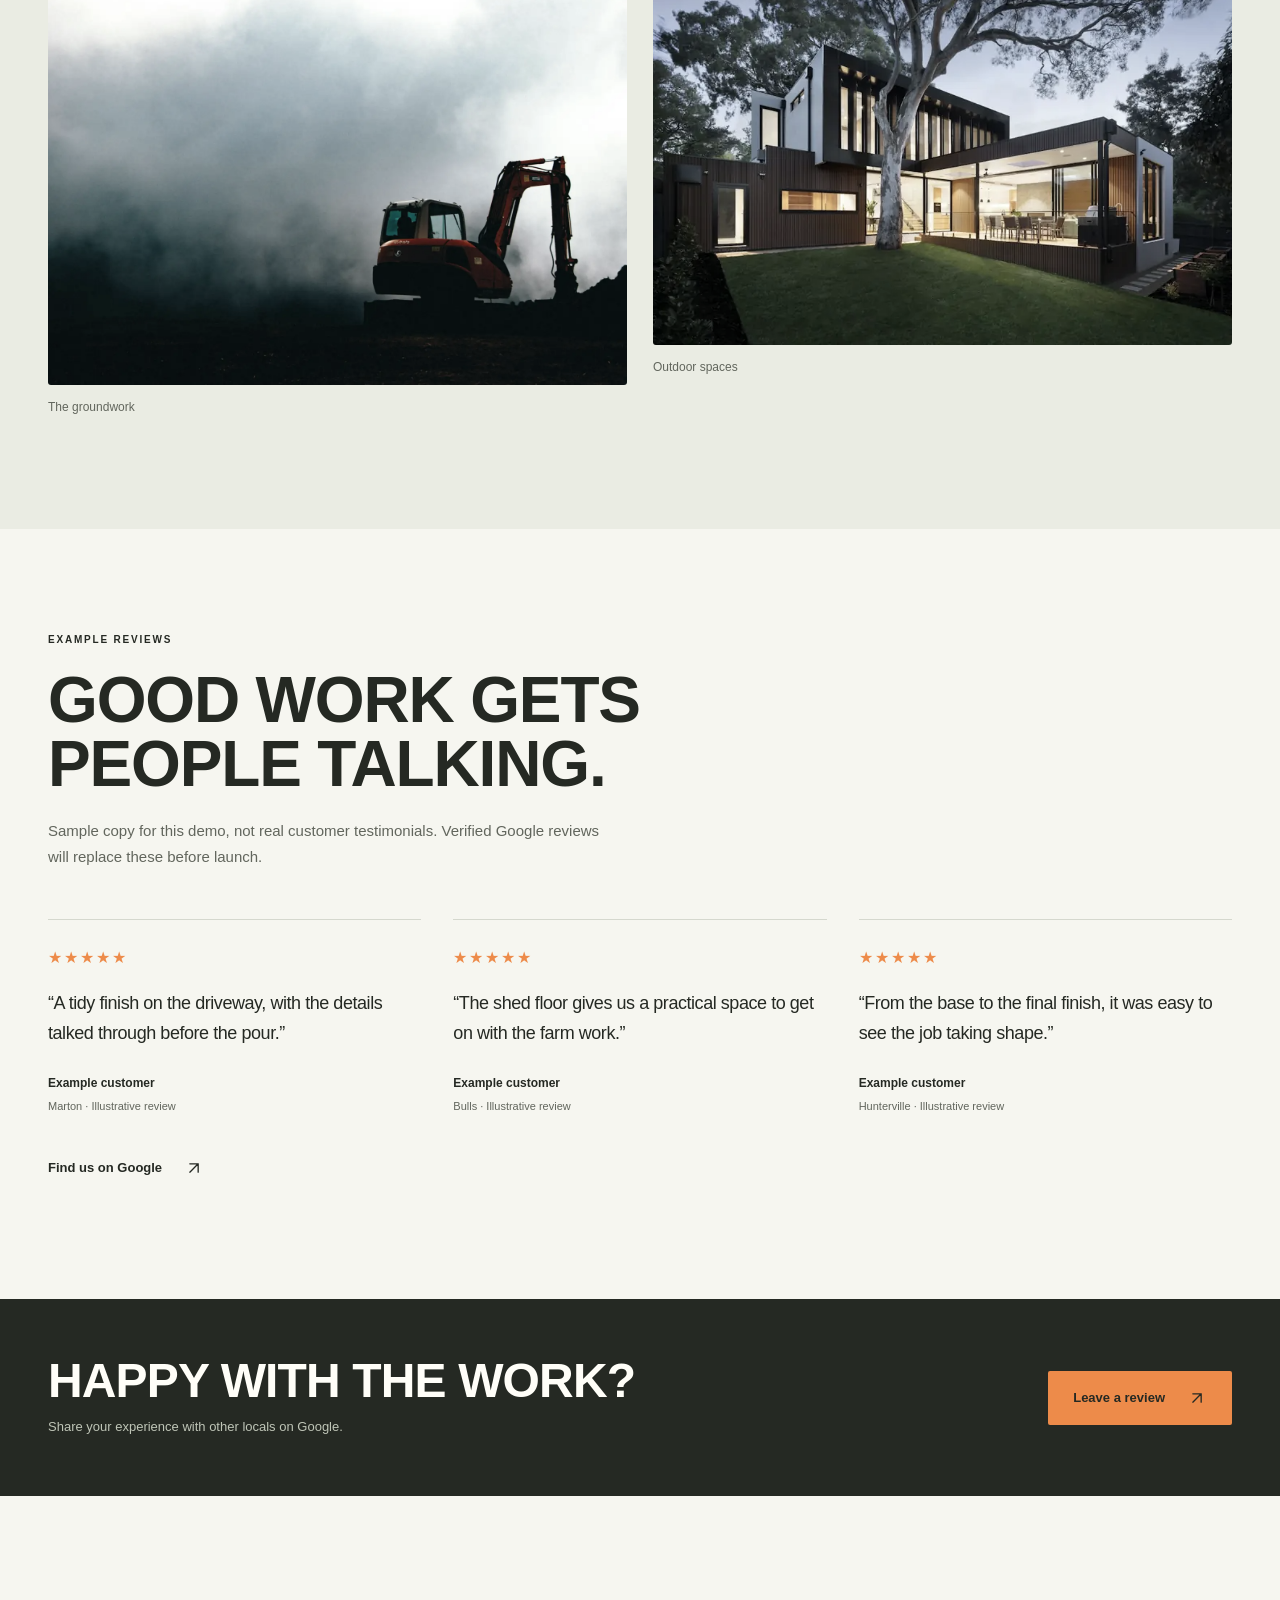
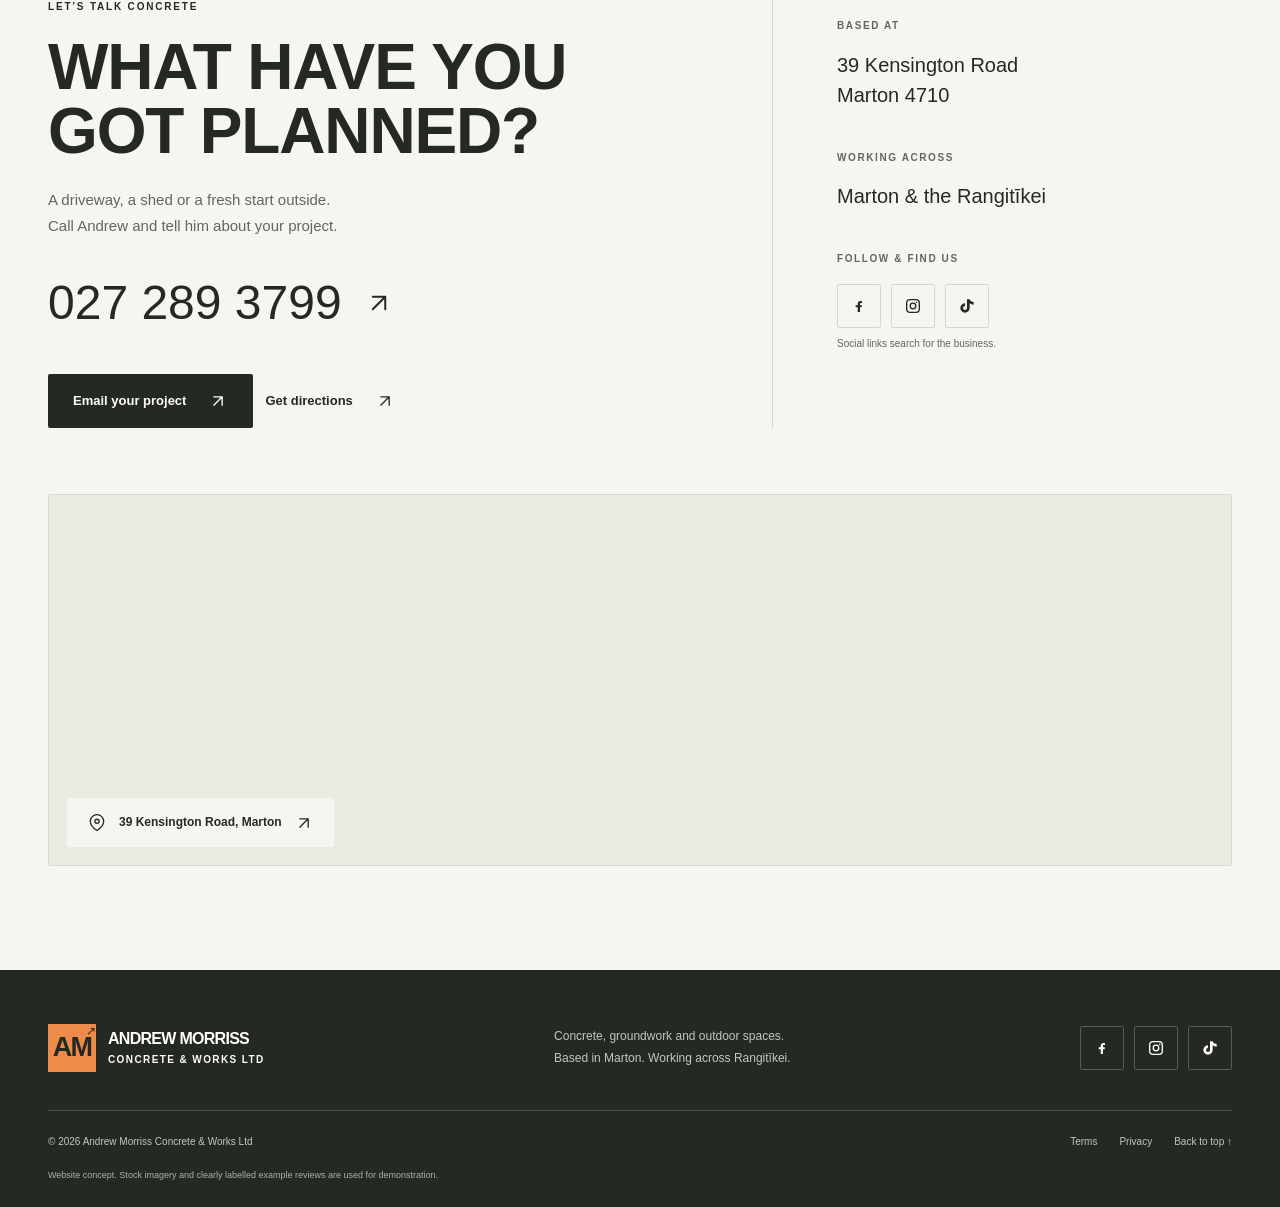
==== commit 41d3b406: "Rebuild Andrew Morriss demo with current Codex build prompt" ====
--- a/index.html
+++ b/index.html
@@ -1,615 +1,16 @@
-<!DOCTYPE html>
-<html lang="en-NZ">
-<head>
-<meta charset="UTF-8">
-<meta name="viewport" content="width=device-width, initial-scale=1">
-<title>Andrew Morriss Concrete &amp; Works Ltd | Concrete Contractor, Marton</title>
-<meta name="description" content="Andrew Morriss Concrete & Works Ltd pours driveways, shed floors, farm yards and landscaping concrete from Marton, covering the Rangitikei from Scott's Ferry to Waiouru. Call 027 289 3799 for a quote.">
-<meta property="og:title" content="Andrew Morriss Concrete & Works Ltd | Concrete Contractor, Marton">
-<meta property="og:description" content="Driveways, shed floors, farm yards and landscaping concrete across the Rangitikei. Based in Marton.">
-<meta property="og:type" content="website">
-<meta property="og:image" content="img/hero-site.jpg">
-<link rel="icon" href="data:image/svg+xml,%3Csvg xmlns='http://www.w3.org/2000/svg' viewBox='0 0 64 64'%3E%3Crect width='64' height='64' fill='%23e0631d'/%3E%3Ctext x='32' y='44' font-family='Arial Black,Arial' font-size='30' font-weight='900' fill='%2317191d' text-anchor='middle'%3EAM%3C/text%3E%3C/svg%3E">
-<link rel="preconnect" href="https://fonts.googleapis.com">
-<link rel="preconnect" href="https://fonts.gstatic.com" crossorigin>
-<link href="https://fonts.googleapis.com/css2?family=Anton&family=Barlow:ital,wght@0,400;0,500;0,600;0,700;1,400&display=swap" rel="stylesheet">
-<style>
-:root{
-  --coal:#17191d;
-  --coal-2:#1e2126;
-  --coal-3:#24282e;
-  --bone:#f2f0ea;
-  --bone-2:#e8e5dc;
-  --ink:#20232a;
-  --mut:#5c6068;
-  --mut-l:#a9adb5;
-  --accent:#e0631d;
-  --accent-deep:#c1500f;
-  --line:rgba(255,255,255,.12);
-  --line-d:rgba(32,35,42,.14);
-  --display:'Anton',sans-serif;
-  --body:'Barlow',sans-serif;
-}
-*,*::before,*::after{box-sizing:border-box;margin:0;padding:0}
-html{scroll-behavior:smooth}
-@media (prefers-reduced-motion:reduce){html{scroll-behavior:auto}}
-body{font-family:var(--body);font-size:16px;line-height:1.7;color:var(--ink);background:var(--bone);overflow-x:hidden}
-img{max-width:100%;display:block;image-orientation:from-image}
-a{color:inherit;text-decoration:none}
-ul{list-style:none}
-::selection{background:var(--accent);color:#fff}
-h1,h2,h3{font-family:var(--display);font-weight:400;letter-spacing:.015em;line-height:1.08;text-wrap:balance}
-.wrap{max-width:1160px;margin:0 auto;padding:0 22px}
-
-/* ---------- intro ---------- */
-#intro{position:fixed;inset:0;z-index:200;background:var(--coal);display:flex;align-items:center;justify-content:center;transition:transform .7s cubic-bezier(.76,0,.24,1),opacity .5s ease}
-#intro .intro-mark{font-family:var(--display);font-size:clamp(1.6rem,5vw,2.6rem);color:var(--bone);letter-spacing:.04em;opacity:0;transform:translateY(14px);animation:introIn .6s ease .1s forwards}
-#intro .intro-mark span{color:var(--accent)}
-#intro.done{transform:translateY(-100%);opacity:.98;pointer-events:none}
-@keyframes introIn{to{opacity:1;transform:none}}
-@media (prefers-reduced-motion:reduce){
-  #intro{display:none}
-  #intro .intro-mark{animation:none}
-}
-
-/* ---------- nav ---------- */
-header{position:sticky;top:0;z-index:100;background:rgba(23,25,29,.9);backdrop-filter:blur(10px);-webkit-backdrop-filter:blur(10px);border-bottom:1px solid var(--line)}
-.nav{display:flex;align-items:center;justify-content:space-between;height:68px;gap:16px}
-.brand{display:flex;flex-direction:column;line-height:1.05;min-width:0}
-.brand .b1{font-family:var(--display);font-size:1.22rem;color:var(--bone);letter-spacing:.05em;white-space:nowrap}
-.brand .b2{font-size:.7rem;font-weight:700;letter-spacing:.2em;color:var(--mut-l);white-space:nowrap}
-.nav-links{display:flex;align-items:center;gap:26px}
-.nav-links a{color:var(--mut-l);font-weight:600;font-size:.92rem;transition:color .2s}
-.nav-links a:hover{color:var(--bone)}
-.phone-pill{display:inline-flex;align-items:center;gap:8px;height:42px;padding:0 18px;background:var(--accent);color:var(--coal) !important;font-weight:700;font-size:.92rem;line-height:1;transition:background .2s}
-.phone-pill:hover{background:#ef7228}
-.phone-pill svg{width:15px;height:15px;flex:none}
-.burger{display:none;background:none;border:1px solid var(--line);width:46px;height:46px;align-items:center;justify-content:center;cursor:pointer;color:var(--bone)}
-.burger svg{width:22px;height:22px}
-#mobileMenu{display:none;background:var(--coal);border-bottom:1px solid var(--line)}
-#mobileMenu.open{display:block}
-#mobileMenu a{display:flex;align-items:center;min-height:52px;padding:0 22px;color:var(--bone);font-weight:600;border-top:1px solid var(--line)}
-#mobileMenu a.mm-call{background:var(--accent);color:var(--coal);font-weight:700}
-@media (max-width:880px){
-  .nav-links{display:none}
-  .burger{display:inline-flex}
-}
-
-/* ---------- hero ---------- */
-.hero{position:relative;background:var(--coal);color:var(--bone);min-height:92svh;display:flex;align-items:flex-end;overflow:hidden}
-.hero-slides{position:absolute;inset:0}
-.hero-slides img{position:absolute;inset:0;width:100%;height:100%;object-fit:cover;opacity:0;transition:opacity 1.6s ease;filter:saturate(.85) contrast(1.05)}
-.hero-slides img.on{opacity:1}
-.hero::after{content:"";position:absolute;inset:0;background:linear-gradient(180deg,rgba(23,25,29,.55) 0%,rgba(23,25,29,.38) 45%,rgba(23,25,29,.88) 100%)}
-.hero-inner{position:relative;z-index:2;width:100%;padding:110px 0 64px}
-.hero-eyebrow{display:inline-flex;align-items:center;gap:10px;font-size:.78rem;font-weight:700;letter-spacing:.22em;text-transform:uppercase;color:var(--bone);margin-bottom:18px}
-.hero-eyebrow::before{content:"";width:26px;height:2px;background:var(--accent)}
-.hero h1{font-size:clamp(2.7rem,6.4vw,4.6rem);max-width:15ch;text-transform:uppercase}
-.hero p.lede{max-width:52ch;margin:20px 0 30px;font-size:1.08rem;color:rgba(242,240,234,.88)}
-.hero-ctas{display:flex;flex-wrap:wrap;gap:14px}
-.btn{display:inline-flex;align-items:center;justify-content:center;gap:10px;min-height:52px;padding:0 28px;font-family:var(--body);font-weight:700;font-size:1rem;line-height:1;cursor:pointer;border:none;transition:background .2s,color .2s,border-color .2s}
-.btn svg{width:17px;height:17px;flex:none}
-.btn-solid{background:var(--accent);color:var(--coal)}
-.btn-solid:hover{background:#ef7228}
-.btn-ghost{background:rgba(23,25,29,.35);color:var(--bone);border:1px solid rgba(242,240,234,.5);backdrop-filter:blur(4px);-webkit-backdrop-filter:blur(4px)}
-.btn-ghost:hover{border-color:var(--bone);background:rgba(23,25,29,.55)}
-.hero-quote{margin-top:38px;max-width:460px;background:rgba(23,25,29,.42);border:1px solid rgba(242,240,234,.22);backdrop-filter:blur(10px);-webkit-backdrop-filter:blur(10px);padding:16px 20px}
-.hero-quote .stars{display:flex;gap:3px;margin-bottom:6px}
-.hero-quote .stars svg{width:14px;height:14px;fill:var(--accent)}
-.hero-quote blockquote{font-size:.95rem;line-height:1.55;color:rgba(242,240,234,.92);min-height:3.2em;transition:opacity .5s ease}
-.hero-quote blockquote.fade{opacity:0}
-.hero-quote cite{display:block;margin-top:6px;font-style:normal;font-size:.8rem;font-weight:600;color:var(--mut-l)}
-
-/* ---------- sections ---------- */
-section{padding:88px 0}
-.sec-head{max-width:640px;margin-bottom:48px}
-.sec-head h2{font-size:clamp(2rem,4.4vw,3rem);text-transform:uppercase}
-.sec-head p{margin-top:14px;color:var(--mut)}
-.reveal{opacity:0;transform:translateY(26px);transition:opacity .7s ease,transform .7s ease}
-.reveal.in{opacity:1;transform:none}
-@media (prefers-reduced-motion:reduce){.reveal{opacity:1;transform:none;transition:none}}
-
-/* services */
-#services{background:var(--bone)}
-.svc-grid{display:grid;grid-template-columns:repeat(3,1fr);gap:22px}
-.svc{background:#fff;border:1px solid var(--line-d);display:flex;flex-direction:column;transition:transform .3s ease,box-shadow .3s ease}
-.svc:hover{transform:translateY(-5px);box-shadow:0 18px 36px -18px rgba(32,35,42,.35)}
-.svc img{width:100%;aspect-ratio:16/10;object-fit:cover;filter:saturate(.85) contrast(1.05)}
-.svc-body{padding:22px 22px 26px}
-.svc-label{display:inline-flex;align-items:center;gap:8px;font-size:.7rem;font-weight:700;letter-spacing:.2em;text-transform:uppercase;color:var(--accent);margin-bottom:10px}
-.svc-label svg{width:15px;height:15px}
-.svc h3{font-size:1.35rem;text-transform:uppercase;margin-bottom:8px}
-.svc p{font-size:.95rem;color:var(--mut)}
-
-/* about */
-#about{background:var(--bone-2)}
-.about-grid{display:grid;grid-template-columns:1fr 1fr;gap:56px;align-items:center}
-.about-photo{position:relative}
-.about-photo img{width:100%;aspect-ratio:4/3;object-fit:cover;filter:saturate(.85) contrast(1.05)}
-.about-photo::after{content:"MARTON, RANGITIKEI";position:absolute;left:0;bottom:0;background:var(--accent);color:var(--coal);font-weight:700;font-size:.72rem;letter-spacing:.18em;padding:10px 16px}
-.about-copy h2{font-size:clamp(2rem,4vw,2.8rem);text-transform:uppercase;margin-bottom:18px}
-.about-copy p{color:var(--mut);margin-bottom:14px}
-.about-list{margin-top:24px;display:grid;gap:14px}
-.about-list li{display:flex;gap:12px;align-items:flex-start;font-weight:600}
-.about-list svg{width:20px;height:20px;flex:none;color:var(--accent);margin-top:3px}
-
-/* crew */
-#crew{background:var(--bone)}
-.badge{display:inline-block;font-size:.8rem;font-weight:600;letter-spacing:.04em;color:var(--mut);border:1px solid var(--line-d);padding:5px 12px;margin-bottom:14px}
-.crew-grid{display:grid;grid-template-columns:repeat(3,1fr);gap:22px}
-.crew-card{background:#fff;border:1px solid var(--line-d);padding:30px 24px;text-align:center}
-.avatar{width:84px;height:84px;margin:0 auto 16px;border-radius:50%;background:var(--coal);border:3px solid var(--accent);display:flex;align-items:center;justify-content:center;font-family:var(--display);font-size:1.6rem;color:var(--bone);letter-spacing:.03em}
-.crew-role{font-size:.7rem;font-weight:700;letter-spacing:.2em;text-transform:uppercase;color:var(--accent);margin-bottom:6px}
-.crew-card h3{font-size:1.2rem;text-transform:uppercase;margin-bottom:8px}
-.crew-card p{font-size:.92rem;color:var(--mut)}
-
-/* reviews */
-#reviews{background:var(--bone-2)}
-.rev-grid{display:grid;grid-template-columns:repeat(3,1fr);gap:22px;margin-bottom:36px}
-.rev-card{background:#fff;border:1px solid var(--line-d);padding:26px}
-.rev-card .stars{display:flex;gap:3px;margin-bottom:12px}
-.rev-card .stars svg{width:15px;height:15px;fill:var(--accent)}
-.rev-card p{font-size:.95rem;color:var(--ink);margin-bottom:14px}
-.rev-card .who{font-weight:700;font-size:.9rem}
-.rev-card .where{font-size:.8rem;color:var(--mut)}
-.rev-actions{display:flex;flex-wrap:wrap;gap:14px;align-items:center}
-.btn-dark{background:var(--coal);color:var(--bone)}
-.btn-dark:hover{background:var(--coal-3)}
-
-/* review banner */
-#rev-banner{background:var(--coal);color:var(--bone);padding:64px 0}
-.banner-in{display:flex;flex-wrap:wrap;align-items:center;justify-content:space-between;gap:24px}
-.banner-in h2{font-size:clamp(1.7rem,3.6vw,2.5rem);text-transform:uppercase;max-width:18ch}
-.banner-in p{color:var(--mut-l);margin-top:8px;max-width:44ch}
-
-/* contact */
-#contact{background:var(--bone)}
-.contact-card{background:var(--coal);color:var(--bone);display:grid;grid-template-columns:1fr 1fr;overflow:hidden;border:1px solid var(--coal)}
-.contact-map{min-height:100%}
-.contact-map iframe{width:100%;height:100%;min-height:420px;border:0;display:block;filter:grayscale(.2)}
-.contact-info{padding:44px 40px}
-.contact-info h2{font-size:clamp(1.8rem,3.4vw,2.4rem);text-transform:uppercase;margin-bottom:10px}
-.contact-info>p{color:var(--mut-l);margin-bottom:26px;max-width:44ch}
-.contact-btns{display:grid;gap:12px;margin-bottom:30px}
-.contact-btns .btn{width:100%}
-.btn-outline{background:transparent;color:var(--bone);border:1px solid rgba(242,240,234,.4)}
-.btn-outline:hover{border-color:var(--bone)}
-.c-rows{display:grid;gap:14px;border-top:1px solid var(--line);padding-top:24px}
-.c-row{display:flex;gap:14px;align-items:flex-start;font-size:.95rem}
-.c-row svg{width:18px;height:18px;flex:none;color:var(--accent);margin-top:4px}
-.c-row .lab{display:block;font-size:.7rem;font-weight:700;letter-spacing:.18em;text-transform:uppercase;color:var(--mut-l)}
-.c-row a:hover{color:#fff;text-decoration:underline;text-underline-offset:3px}
-.socials{display:flex;gap:12px;margin-top:26px}
-.socials a{display:inline-flex;align-items:center;justify-content:center;width:44px;height:44px;border:1px solid var(--line);color:var(--bone);transition:border-color .2s,color .2s,background .2s}
-.socials a:hover{border-color:var(--accent);color:var(--accent)}
-.socials svg{width:18px;height:18px}
-
-/* footer */
-footer{background:var(--coal-2);color:var(--mut-l);padding:56px 0 30px;border-top:1px solid var(--line)}
-.foot-grid{display:grid;grid-template-columns:2fr 1fr 1fr;gap:40px;margin-bottom:40px}
-.foot-brand .b1{font-family:var(--display);color:var(--bone);font-size:1.25rem;letter-spacing:.05em}
-.foot-brand .b2{font-size:.7rem;font-weight:700;letter-spacing:.2em;color:var(--mut-l);margin-bottom:14px}
-.foot-brand p{font-size:.92rem;max-width:38ch}
-.foot-col h3{font-family:var(--body);font-weight:700;font-size:.8rem;letter-spacing:.16em;text-transform:uppercase;color:var(--bone);margin-bottom:16px}
-.foot-col a{display:inline-flex;min-height:34px;align-items:center;font-size:.92rem;transition:color .2s}
-.foot-col li{line-height:1}
-.foot-col a:hover{color:var(--bone)}
-.foot-base{border-top:1px solid var(--line);padding-top:22px;display:flex;flex-wrap:wrap;gap:16px;align-items:center;justify-content:space-between;font-size:.82rem}
-.foot-base .socials{margin-top:0}
-.foot-base .socials a{width:40px;height:40px}
-
-/* ---------- mobile ---------- */
-@media (max-width:880px){
-  section{padding:64px 0}
-  .hero-inner{padding:96px 0 52px}
-  .svc-grid,.crew-grid,.rev-grid{grid-template-columns:1fr}
-  .about-grid{grid-template-columns:1fr;gap:34px}
-  .contact-card{grid-template-columns:1fr}
-  .contact-map{order:2}
-  .contact-info{order:1;padding:34px 24px}
-  .contact-map iframe{min-height:320px}
-  .foot-grid{grid-template-columns:1fr;gap:28px}
-  .banner-in{flex-direction:column;align-items:flex-start}
-}
-@media (min-width:881px) and (max-width:1060px){
-  .svc-grid,.crew-grid,.rev-grid{grid-template-columns:repeat(2,1fr)}
-}
-</style>
-</head>
-<body>
-
-<div id="intro" aria-hidden="true"><div class="intro-mark">ANDREW MORRISS <span>CONCRETE &amp; WORKS</span></div></div>
-
-<header>
-  <div class="wrap nav">
-    <a href="#top" class="brand" aria-label="Andrew Morriss Concrete and Works Ltd, home">
-      <span class="b1">ANDREW MORRISS</span>
-      <span class="b2">CONCRETE &amp; WORKS LTD</span>
-    </a>
-    <nav class="nav-links" aria-label="Main">
-      <a href="#services">Services</a>
-      <a href="#about">About</a>
-      <a href="#reviews">Reviews</a>
-      <a href="#contact">Contact</a>
-      <a class="phone-pill" href="tel:+64272893799">
-        <svg viewBox="0 0 24 24" fill="none" stroke="currentColor" stroke-width="2" stroke-linecap="round" stroke-linejoin="round"><path d="M22 16.92v3a2 2 0 0 1-2.18 2 19.79 19.79 0 0 1-8.63-3.07 19.5 19.5 0 0 1-6-6 19.79 19.79 0 0 1-3.07-8.67A2 2 0 0 1 4.11 2h3a2 2 0 0 1 2 1.72c.127.96.361 1.903.7 2.81a2 2 0 0 1-.45 2.11L8.09 9.91a16 16 0 0 0 6 6l1.27-1.27a2 2 0 0 1 2.11-.45c.907.339 1.85.573 2.81.7A2 2 0 0 1 22 16.92z"/></svg>
-        027 289 3799
-      </a>
-    </nav>
-    <button class="burger" id="burger" aria-label="Open menu" aria-expanded="false" aria-controls="mobileMenu">
-      <svg viewBox="0 0 24 24" fill="none" stroke="currentColor" stroke-width="2" stroke-linecap="round"><line x1="3" y1="6" x2="21" y2="6"/><line x1="3" y1="12" x2="21" y2="12"/><line x1="3" y1="18" x2="21" y2="18"/></svg>
-    </button>
-  </div>
-  <nav id="mobileMenu" aria-label="Mobile">
-    <a href="#services">Services</a>
-    <a href="#about">About</a>
-    <a href="#reviews">Reviews</a>
-    <a href="#contact">Contact</a>
-    <a class="mm-call" href="tel:+64272893799">Call 027 289 3799</a>
-  </nav>
-</header>
-
-<main id="top">
-
-  <!-- HERO -->
-  <section class="hero" id="hero">
-    <div class="hero-slides" aria-hidden="true">
-      <img class="on" src="img/hero-site.jpg" alt="" width="1800" height="1220" fetchpriority="high">
-      <img src="img/hero-aerial.jpg" alt="" width="1800" height="1350" loading="lazy">
-      <img src="img/hero-digger.jpg" alt="" width="1800" height="1350" loading="lazy">
-    </div>
-    <div class="wrap hero-inner">
-      <span class="hero-eyebrow">Concrete contractor, Marton</span>
-      <h1>Driveways, floors and yards poured right</h1>
-      <p class="lede">Andrew Morriss lays concrete for Rangitikei homes and farms, working anywhere from Scott's Ferry to Waiouru.</p>
-      <div class="hero-ctas">
-        <a class="btn btn-solid" href="tel:+64272893799">
-          <svg viewBox="0 0 24 24" fill="none" stroke="currentColor" stroke-width="2" stroke-linecap="round" stroke-linejoin="round"><path d="M22 16.92v3a2 2 0 0 1-2.18 2 19.79 19.79 0 0 1-8.63-3.07 19.5 19.5 0 0 1-6-6 19.79 19.79 0 0 1-3.07-8.67A2 2 0 0 1 4.11 2h3a2 2 0 0 1 2 1.72c.127.96.361 1.903.7 2.81a2 2 0 0 1-.45 2.11L8.09 9.91a16 16 0 0 0 6 6l1.27-1.27a2 2 0 0 1 2.11-.45c.907.339 1.85.573 2.81.7A2 2 0 0 1 22 16.92z"/></svg>
-          Call 027 289 3799
-        </a>
-        <a class="btn btn-ghost" href="#contact">Get a quote</a>
-      </div>
-      <div class="hero-quote">
-        <div class="stars" aria-hidden="true">
-          <svg viewBox="0 0 24 24"><path d="M12 2l2.9 6.26 6.6.56-5 4.46 1.5 6.72L12 16.77 5.99 20l1.5-6.72-5-4.46 6.6-.56z"/></svg>
-          <svg viewBox="0 0 24 24"><path d="M12 2l2.9 6.26 6.6.56-5 4.46 1.5 6.72L12 16.77 5.99 20l1.5-6.72-5-4.46 6.6-.56z"/></svg>
-          <svg viewBox="0 0 24 24"><path d="M12 2l2.9 6.26 6.6.56-5 4.46 1.5 6.72L12 16.77 5.99 20l1.5-6.72-5-4.46 6.6-.56z"/></svg>
-          <svg viewBox="0 0 24 24"><path d="M12 2l2.9 6.26 6.6.56-5 4.46 1.5 6.72L12 16.77 5.99 20l1.5-6.72-5-4.46 6.6-.56z"/></svg>
-          <svg viewBox="0 0 24 24"><path d="M12 2l2.9 6.26 6.6.56-5 4.46 1.5 6.72L12 16.77 5.99 20l1.5-6.72-5-4.46 6.6-.56z"/></svg>
-        </div>
-        <blockquote id="heroQuote">"Andrew boxed and poured our new driveway in two days. The edges are dead straight."</blockquote>
-        <cite id="heroQuoteWho">Grant H., Bulls (example review)</cite>
-      </div>
-    </div>
-  </section>
-
-  <!-- SERVICES -->
-  <section id="services">
-    <div class="wrap">
-      <div class="sec-head reveal">
-        <h2>What we do</h2>
-        <p>Concrete and the groundwork that goes with it. One crew handles the dig-out, boxing, pour and finish.</p>
-      </div>
-      <div class="svc-grid">
-        <article class="svc reveal">
-          <img src="img/card-driveway.jpg" alt="Concrete path and patio leading to a weatherboard home" width="1000" height="680" loading="lazy">
-          <div class="svc-body">
-            <span class="svc-label"><svg viewBox="0 0 24 24" fill="none" stroke="currentColor" stroke-width="2" stroke-linecap="round" stroke-linejoin="round"><path d="M4 20L8 4h8l4 16"/><path d="M9 12h6"/></svg>Residential</span>
-            <h3>Driveways and paths</h3>
-            <p>New driveways, replacements and paths. Boxed, poured and saw cut with clean, straight edges.</p>
-          </div>
-        </article>
-        <article class="svc reveal">
-          <img src="img/card-floors.jpg" alt="Crew standing on a freshly poured concrete slab with reinforcing laid out" width="1000" height="680" loading="lazy">
-          <div class="svc-body">
-            <span class="svc-label"><svg viewBox="0 0 24 24" fill="none" stroke="currentColor" stroke-width="2" stroke-linecap="round" stroke-linejoin="round"><rect x="3" y="3" width="18" height="18"/><path d="M3 12h18M12 3v18"/></svg>Slabs</span>
-            <h3>Shed and garage floors</h3>
-            <p>Level floors for farm sheds, garages and workshops, poured to carry vehicles and heavy gear.</p>
-          </div>
-        </article>
-        <article class="svc reveal">
-          <img src="img/card-farm.jpg" alt="Dairy cows on a farm paddock at sunset" width="1000" height="680" loading="lazy">
-          <div class="svc-body">
-            <span class="svc-label"><svg viewBox="0 0 24 24" fill="none" stroke="currentColor" stroke-width="2" stroke-linecap="round" stroke-linejoin="round"><path d="M3 21V8l7-5 7 5v13"/><path d="M3 13h14"/><path d="M21 21V11"/></svg>Rural</span>
-            <h3>Farm and yard concrete</h3>
-            <p>Stock yards, dairy shed surrounds, feed pads and races that stand up to hooves and tractors.</p>
-          </div>
-        </article>
-        <article class="svc reveal">
-          <img src="img/card-landscape.jpg" alt="Landscaped backyard and lawn behind a modern home at dusk" width="1000" height="680" loading="lazy">
-          <div class="svc-body">
-            <span class="svc-label"><svg viewBox="0 0 24 24" fill="none" stroke="currentColor" stroke-width="2" stroke-linecap="round" stroke-linejoin="round"><path d="M12 22v-7"/><path d="M5 12c0 4 3 7 7 7s7-3 7-7"/><path d="M12 15c-1-3 0-8 4-10 1 4 0 8-4 10z"/><path d="M12 13c0-3-2-6-5-7 0 3 1 6 5 7z"/></svg>Outdoors</span>
-            <h3>Landscaping</h3>
-            <p>Patios, steps and garden walls that tie the section together once the concrete has cured.</p>
-          </div>
-        </article>
-        <article class="svc reveal">
-          <img src="img/card-excavation.jpg" alt="Wheel loader shifting metal in a sand cutting" width="1000" height="680" loading="lazy">
-          <div class="svc-body">
-            <span class="svc-label"><svg viewBox="0 0 24 24" fill="none" stroke="currentColor" stroke-width="2" stroke-linecap="round" stroke-linejoin="round"><path d="M2 18h13"/><path d="M6 18v-4h6l3-6h3l2 4v6"/><circle cx="6" cy="18" r="2"/><circle cx="17" cy="18" r="2"/></svg>Earthworks</span>
-            <h3>Excavation and site prep</h3>
-            <p>Dig-out, boxing and compacted base course, so your pour sits on ground that will not move.</p>
-          </div>
-        </article>
-        <article class="svc reveal">
-          <img src="img/card-aggregate.jpg" alt="Close view of mixed stone aggregate" width="1000" height="680" loading="lazy">
-          <div class="svc-body">
-            <span class="svc-label"><svg viewBox="0 0 24 24" fill="none" stroke="currentColor" stroke-width="2" stroke-linecap="round" stroke-linejoin="round"><circle cx="7" cy="8" r="3"/><circle cx="16" cy="7" r="2.5"/><circle cx="11" cy="16" r="3.5"/><circle cx="19" cy="16" r="2"/></svg>Finishes</span>
-            <h3>Exposed aggregate and finishes</h3>
-            <p>Exposed aggregate, coloured and cut finishes for when a plain grey slab is not the look you want.</p>
-          </div>
-        </article>
-      </div>
-    </div>
-  </section>
-
-  <!-- ABOUT -->
-  <section id="about">
-    <div class="wrap about-grid">
-      <div class="about-photo reveal">
-        <img src="img/about-digger.jpg" alt="Excavator working on a hillside at dusk" width="1200" height="900" loading="lazy">
-      </div>
-      <div class="about-copy reveal">
-        <h2>Marton born and bred</h2>
-        <p>Andrew Morriss Concrete &amp; Works is based in Marton and covers the wider Rangitikei, from Scott's Ferry up to Waiouru. Concrete, landscaping and driveways are the trade; farms, homes and sheds are the bread and butter.</p>
-        <p>Andrew quotes every job himself, turns up when he says he will, and stays on it until the finish is right.</p>
-        <ul class="about-list">
-          <li><svg viewBox="0 0 24 24" fill="none" stroke="currentColor" stroke-width="2.5" stroke-linecap="round" stroke-linejoin="round"><path d="M20 6L9 17l-5-5"/></svg>Locally owned and run from Marton</li>
-          <li><svg viewBox="0 0 24 24" fill="none" stroke="currentColor" stroke-width="2.5" stroke-linecap="round" stroke-linejoin="round"><path d="M20 6L9 17l-5-5"/></svg>Straight quotes before any work starts</li>
-          <li><svg viewBox="0 0 24 24" fill="none" stroke="currentColor" stroke-width="2.5" stroke-linecap="round" stroke-linejoin="round"><path d="M20 6L9 17l-5-5"/></svg>One contact from dig-out to final cut</li>
-        </ul>
-      </div>
-    </div>
-  </section>
-
-  <!-- CREW -->
-  <section id="crew">
-    <div class="wrap">
-      <div class="sec-head reveal">
-        <span class="badge">Example team</span>
-        <h2>Who turns up</h2>
-        <p>A small crew, so the person who quotes the job is the person standing on it.</p>
-      </div>
-      <div class="crew-grid">
-        <article class="crew-card reveal">
-          <div class="avatar" aria-hidden="true">AM</div>
-          <p class="crew-role">Owner and operator</p>
-          <h3>Andrew Morriss</h3>
-          <p>Quotes, pours and finishes every job. Your first call and your last walk-around.</p>
-        </article>
-        <article class="crew-card reveal">
-          <div class="avatar" aria-hidden="true">DO</div>
-          <p class="crew-role">Digger operator</p>
-          <h3>Earthworks</h3>
-          <p>Handles the dig-out, levels and base course before a single box goes down.</p>
-        </article>
-        <article class="crew-card reveal">
-          <div class="avatar" aria-hidden="true">CH</div>
-          <p class="crew-role">Concrete hand</p>
-          <h3>Placing and finishing</h3>
-          <p>On the screed and trowel through every pour, so the surface comes up flat and tight.</p>
-        </article>
-      </div>
-    </div>
-  </section>
-
-  <!-- REVIEWS -->
-  <section id="reviews">
-    <div class="wrap">
-      <div class="sec-head reveal">
-        <span class="badge">Example reviews, shown until Andrew's Google reviews are connected</span>
-        <h2>Word from the district</h2>
-      </div>
-      <div class="rev-grid" id="revGrid"></div>
-      <div class="rev-actions reveal">
-        <a class="btn btn-dark" href="https://www.google.com/maps/search/?api=1&query=Andrew%20Morriss%20Concrete%20%26%20Works%20Marton" target="_blank" rel="noopener">See all our Google reviews</a>
-      </div>
-    </div>
-  </section>
-
-  <!-- REVIEW BANNER -->
-  <section id="rev-banner">
-    <div class="wrap banner-in">
-      <div>
-        <h2>Happy with our work?</h2>
-        <p>A quick Google review helps other Rangitikei locals find us.</p>
-      </div>
-      <a class="btn btn-solid" href="https://www.google.com/maps/search/?api=1&query=Andrew%20Morriss%20Concrete%20%26%20Works%20Marton" target="_blank" rel="noopener">Leave us a review</a>
-    </div>
-  </section>
-
-  <!-- CONTACT -->
-  <section id="contact">
-    <div class="wrap">
-      <div class="sec-head reveal">
-        <h2>Get a quote</h2>
-        <p>Call is quickest. Tell Andrew what you want poured and where, and he will come take a look.</p>
-      </div>
-      <div class="contact-card reveal">
-        <div class="contact-map">
-          <iframe title="Map showing Andrew Morriss Concrete and Works in Marton" src="https://www.google.com/maps?q=Andrew+Morriss+Concrete+%26+Works,+39+Kensington+Road,+Marton,+New+Zealand&output=embed" loading="lazy" referrerpolicy="no-referrer-when-downgrade" allowfullscreen></iframe>
-        </div>
-        <div class="contact-info">
-          <h2>Talk to Andrew</h2>
-          <p>Based at 39 Kensington Road, Marton. On jobs across the district most days.</p>
-          <div class="contact-btns">
-            <a class="btn btn-solid" href="tel:+64272893799">
-              <svg viewBox="0 0 24 24" fill="none" stroke="currentColor" stroke-width="2" stroke-linecap="round" stroke-linejoin="round"><path d="M22 16.92v3a2 2 0 0 1-2.18 2 19.79 19.79 0 0 1-8.63-3.07 19.5 19.5 0 0 1-6-6 19.79 19.79 0 0 1-3.07-8.67A2 2 0 0 1 4.11 2h3a2 2 0 0 1 2 1.72c.127.96.361 1.903.7 2.81a2 2 0 0 1-.45 2.11L8.09 9.91a16 16 0 0 0 6 6l1.27-1.27a2 2 0 0 1 2.11-.45c.907.339 1.85.573 2.81.7A2 2 0 0 1 22 16.92z"/></svg>
-              Call Andrew Morriss Concrete &amp; Works
-            </a>
-            <a class="btn btn-outline" data-gmail data-user="andrew" data-domain="concreteandworks.co.nz" data-su="Quote%20request%20from%20the%20website" href="#contact">
-              <svg viewBox="0 0 24 24" fill="none" stroke="currentColor" stroke-width="2" stroke-linecap="round" stroke-linejoin="round"><rect x="2" y="4" width="20" height="16" rx="0"/><path d="m22 7-10 6L2 7"/></svg>
-              Email Andrew Morriss Concrete &amp; Works
-            </a>
-          </div>
-          <div class="c-rows">
-            <div class="c-row">
-              <svg viewBox="0 0 24 24" fill="none" stroke="currentColor" stroke-width="2" stroke-linecap="round" stroke-linejoin="round"><path d="M22 16.92v3a2 2 0 0 1-2.18 2 19.79 19.79 0 0 1-8.63-3.07 19.5 19.5 0 0 1-6-6 19.79 19.79 0 0 1-3.07-8.67A2 2 0 0 1 4.11 2h3a2 2 0 0 1 2 1.72c.127.96.361 1.903.7 2.81a2 2 0 0 1-.45 2.11L8.09 9.91a16 16 0 0 0 6 6l1.27-1.27a2 2 0 0 1 2.11-.45c.907.339 1.85.573 2.81.7A2 2 0 0 1 22 16.92z"/></svg>
-              <div><span class="lab">Phone</span><a href="tel:+64272893799">027 289 3799</a></div>
-            </div>
-            <div class="c-row">
-              <svg viewBox="0 0 24 24" fill="none" stroke="currentColor" stroke-width="2" stroke-linecap="round" stroke-linejoin="round"><rect x="2" y="4" width="20" height="16" rx="0"/><path d="m22 7-10 6L2 7"/></svg>
-              <div><span class="lab">Email</span><a data-gmail data-user="andrew" data-domain="concreteandworks.co.nz" data-su="Quote%20request%20from%20the%20website" href="#contact"><span data-email-text data-user="andrew" data-domain="concreteandworks.co.nz"></span></a></div>
-            </div>
-            <div class="c-row">
-              <svg viewBox="0 0 24 24" fill="none" stroke="currentColor" stroke-width="2" stroke-linecap="round" stroke-linejoin="round"><path d="M20 10c0 6-8 12-8 12s-8-6-8-12a8 8 0 0 1 16 0z"/><circle cx="12" cy="10" r="3"/></svg>
-              <div><span class="lab">Yard</span>39 Kensington Road, Marton 4710</div>
-            </div>
-            <div class="c-row">
-              <svg viewBox="0 0 24 24" fill="none" stroke="currentColor" stroke-width="2" stroke-linecap="round" stroke-linejoin="round"><circle cx="12" cy="12" r="10"/><path d="M2 12h20"/><path d="M12 2a15.3 15.3 0 0 1 4 10 15.3 15.3 0 0 1-4 10 15.3 15.3 0 0 1-4-10 15.3 15.3 0 0 1 4-10z"/></svg>
-              <div><span class="lab">Service area</span>Rangitikei wide, Scott's Ferry to Waiouru</div>
-            </div>
-          </div>
-          <div class="socials">
-            <a href="https://www.facebook.com/search/top?q=Andrew%20Morriss%20Concrete%20%26%20Works" target="_blank" rel="noopener" aria-label="Find Andrew Morriss Concrete and Works on Facebook">
-              <svg viewBox="0 0 24 24" fill="currentColor"><path d="M13.5 21v-7h2.4l.5-3h-2.9V9.1c0-.9.3-1.6 1.7-1.6h1.3V4.8c-.6-.1-1.5-.2-2.4-.2-2.4 0-4 1.4-4 4.1V11H7v3h3.1v7h3.4z"/></svg>
-            </a>
-            <a href="https://www.instagram.com/explore/search/keyword/?q=andrew%20morriss%20concrete" target="_blank" rel="noopener" aria-label="Find Andrew Morriss Concrete and Works on Instagram">
-              <svg viewBox="0 0 24 24" fill="none" stroke="currentColor" stroke-width="2" stroke-linecap="round" stroke-linejoin="round"><rect x="2.5" y="2.5" width="19" height="19" rx="5"/><circle cx="12" cy="12" r="4.2"/><circle cx="17.6" cy="6.4" r="1.1" fill="currentColor" stroke="none"/></svg>
-            </a>
-          </div>
-        </div>
-      </div>
-    </div>
-  </section>
-
-</main>
-
-<footer>
-  <div class="wrap">
-    <div class="foot-grid">
-      <div class="foot-brand">
-        <div class="b1">ANDREW MORRISS</div>
-        <div class="b2">CONCRETE &amp; WORKS LTD</div>
-        <p>Concrete, landscaping and driveways from Marton, serving the Rangitikei from Scott's Ferry to Waiouru.</p>
-      </div>
-      <div class="foot-col">
-        <h3>Site</h3>
-        <ul>
-          <li><a href="#services">Services</a></li>
-          <li><a href="#about">About</a></li>
-          <li><a href="#reviews">Reviews</a></li>
-          <li><a href="#contact">Contact</a></li>
-        </ul>
-      </div>
-      <div class="foot-col">
-        <h3>Legal</h3>
-        <ul>
-          <li><a href="terms.html">Terms &amp; Conditions</a></li>
-          <li><a href="privacy.html">Privacy Policy</a></li>
-        </ul>
-      </div>
-    </div>
-    <div class="foot-base">
-      <span>&copy; <span id="year">2026</span> Andrew Morriss Concrete &amp; Works Ltd. All rights reserved.</span>
-      <div class="socials">
-        <a href="https://www.facebook.com/search/top?q=Andrew%20Morriss%20Concrete%20%26%20Works" target="_blank" rel="noopener" aria-label="Find Andrew Morriss Concrete and Works on Facebook">
-          <svg viewBox="0 0 24 24" fill="currentColor"><path d="M13.5 21v-7h2.4l.5-3h-2.9V9.1c0-.9.3-1.6 1.7-1.6h1.3V4.8c-.6-.1-1.5-.2-2.4-.2-2.4 0-4 1.4-4 4.1V11H7v3h3.1v7h3.4z"/></svg>
-        </a>
-        <a href="https://www.instagram.com/explore/search/keyword/?q=andrew%20morriss%20concrete" target="_blank" rel="noopener" aria-label="Find Andrew Morriss Concrete and Works on Instagram">
-          <svg viewBox="0 0 24 24" fill="none" stroke="currentColor" stroke-width="2" stroke-linecap="round" stroke-linejoin="round"><rect x="2.5" y="2.5" width="19" height="19" rx="5"/><circle cx="12" cy="12" r="4.2"/><circle cx="17.6" cy="6.4" r="1.1" fill="currentColor" stroke="none"/></svg>
-        </a>
-      </div>
-    </div>
-  </div>
-</footer>
-
-<script>
-(function(){
-  var reduce = window.matchMedia('(prefers-reduced-motion: reduce)').matches;
-
-  /* intro */
-  var intro = document.getElementById('intro');
-  if (intro) {
-    if (reduce) { intro.remove(); }
-    else {
-      window.addEventListener('load', function(){
-        setTimeout(function(){ intro.classList.add('done'); setTimeout(function(){ intro.remove(); }, 800); }, 650);
-      });
-      setTimeout(function(){ if (document.body.contains(intro)) { intro.classList.add('done'); setTimeout(function(){ intro.remove(); }, 800); } }, 2600);
-    }
-  }
-
-  /* mobile menu */
-  var burger = document.getElementById('burger');
-  var menu = document.getElementById('mobileMenu');
-  burger.addEventListener('click', function(){
-    var open = menu.classList.toggle('open');
-    burger.setAttribute('aria-expanded', open ? 'true' : 'false');
-  });
-  menu.querySelectorAll('a').forEach(function(a){
-    a.addEventListener('click', function(){ menu.classList.remove('open'); burger.setAttribute('aria-expanded','false'); });
-  });
-
-  /* hero slide rotation */
-  var slides = document.querySelectorAll('.hero-slides img');
-  if (slides.length > 1 && !reduce) {
-    var si = 0;
-    setInterval(function(){
-      slides[si].classList.remove('on');
-      si = (si + 1) % slides.length;
-      slides[si].classList.add('on');
-    }, 6000);
-  }
-
-  /* reviews data drives cards + hero quote */
-  var reviews = [
-    { who: 'Grant H.', where: 'Bulls', text: '"Andrew boxed and poured our new driveway in two days. Edges are dead straight and he left the site tidier than he found it."' },
-    { who: 'Sharon M.', where: 'Hunterville', text: '"Rang three concreters and Andrew was the only one who turned up to quote. The shed floor came up level and the bill matched the quote."' },
-    { who: 'Mike T.', where: 'Taihape', text: '"He dug out and poured a feed pad between milkings. Cows were back on it within the week and it has not moved since."' }
-  ];
-  var grid = document.getElementById('revGrid');
-  var starSvg = '<svg viewBox="0 0 24 24"><path d="M12 2l2.9 6.26 6.6.56-5 4.46 1.5 6.72L12 16.77 5.99 20l1.5-6.72-5-4.46 6.6-.56z"/></svg>';
-  reviews.forEach(function(r){
-    var el = document.createElement('article');
-    el.className = 'rev-card reveal';
-    el.innerHTML = '<div class="stars" aria-label="5 out of 5 stars">' + starSvg.repeat(5) + '</div><p>' + r.text + '</p><div class="who">' + r.who + '</div><div class="where">' + r.where + '</div>';
-    grid.appendChild(el);
-  });
-
-  /* hero quote rotation */
-  var hq = document.getElementById('heroQuote');
-  var hqw = document.getElementById('heroQuoteWho');
-  var qi = 0;
-  function setQuote(i){
-    hq.textContent = reviews[i].text;
-    hqw.textContent = reviews[i].who + ', ' + reviews[i].where + ' (example review)';
-  }
-  setQuote(0);
-  if (!reduce) {
-    setInterval(function(){
-      hq.classList.add('fade');
-      setTimeout(function(){
-        qi = (qi + 1) % reviews.length;
-        setQuote(qi);
-        hq.classList.remove('fade');
-      }, 500);
-    }, 6500);
-  }
-
-  /* scroll reveals */
-  var io = new IntersectionObserver(function(entries){
-    entries.forEach(function(e){
-      if (e.isIntersecting) { e.target.classList.add('in'); io.unobserve(e.target); }
-    });
-  }, { threshold: 0.12 });
-  document.querySelectorAll('.reveal').forEach(function(el){ io.observe(el); });
-
-  /* email text (kept out of static HTML) */
-  document.querySelectorAll('[data-email-text]').forEach(function(s){
-    s.textContent = s.getAttribute('data-user') + '@' + s.getAttribute('data-domain');
-  });
-
-  /* gmail compose buttons */
-  document.querySelectorAll('a[data-gmail]').forEach(function(a){
-    var to = a.getAttribute('data-user') + '@' + a.getAttribute('data-domain');
-    a.href = 'https://mail.google.com/mail/?view=cm&fs=1&to=' + encodeURIComponent(to) + '&su=' + (a.getAttribute('data-su') || '') + '&body=' + (a.getAttribute('data-body') || '');
-    a.target = '_blank';
-    a.rel = 'noopener';
-  });
-
-  document.getElementById('year').textContent = new Date().getFullYear();
-})();
-</script>
-</body>
-</html>
+<!doctype html>
+<html lang="en-NZ"><head><meta charset="utf-8"><meta name="viewport" content="width=device-width,initial-scale=1"><meta name="theme-color" content="#252923"><title>Andrew Morriss Concrete & Works Ltd | Concrete, Marton</title><meta name="description" content="Driveways, concrete floors, landscaping and groundwork in Marton and the Rangitīkei. Talk to Andrew on 027 289 3799 about your project."><meta property="og:title" content="Andrew Morriss Concrete & Works Ltd | Concrete, Marton"><meta property="og:description" content="Driveways, concrete floors, landscaping and groundwork in Marton and the Rangitīkei. Talk to Andrew on 027 289 3799 about your project."><meta property="og:type" content="website"><meta property="og:image" content="/img/hero-site.webp"><link rel="icon" href="/favicon.svg" type="image/svg+xml"><link rel="stylesheet" href="styles.css"><script src="site.js" defer></script></head><body id="top"><a class="skip" href="#main">Skip to content</a><header class="header"><div class="wrap nav"><a class="brand" href="index.html"><span class="monogram" aria-hidden="true">AM<span>↗</span></span><span>ANDREW MORRISS<small>CONCRETE &amp; WORKS LTD</small></span></a><nav id="navigation" aria-label="Main navigation"><a href="index.html#services">What we do</a><a href="index.html#about">About Andrew</a><a href="index.html#gallery">Gallery</a><a href="index.html#contact">Contact</a></nav><a class="nav-call" aria-label="Call Andrew on 027 289 3799" href="tel:+64272893799"><svg viewBox="0 0 24 24" fill="none" stroke="currentColor" stroke-width="1.6" stroke-linecap="round" stroke-linejoin="round" aria-hidden="true"><path d="M8 3H5a2 2 0 0 0-2 2c0 8.8 7.2 16 16 16a2 2 0 0 0 2-2v-3l-5-2-2 2a15 15 0 0 1-6-6l2-2-2-5Z"/></svg><span>027 289 3799</span></a><button class="menu-toggle" aria-controls="navigation" aria-expanded="false" aria-label="Open menu"><span></span><span></span></button></div></header><main id="main">
+<section class="hero" aria-label="Concrete work in Marton">
+ <div class="hero-slides" aria-hidden="true"><img class="active" src="img/hero-site.webp" width="1440" height="986" alt="" fetchpriority="high"><img data-src="img/hero-aerial.webp" width="1440" height="1079" alt=""><img data-src="img/hero-digger.webp" width="1440" height="1080" alt=""></div>
+ <div class="wrap hero-inner"><div class="hero-copy"><p class="eyebrow light">MARTON &amp; THE RANGITĪKEI</p><h1>Concrete work.<br><span>Marton &amp; beyond.</span></h1><p class="hero-description">Driveways, floors and groundwork for local homes, farms and the spaces in between.</p><div class="actions"><a class="button primary" href="tel:+64272893799">Call Andrew<svg viewBox="0 0 24 24" fill="none" stroke="currentColor" stroke-width="1.6" stroke-linecap="round" stroke-linejoin="round" aria-hidden="true"><path d="M7 17 17 7M7 7h10v10"/></svg></a><a class="button ghost" href="#contact">Discuss your project<svg viewBox="0 0 24 24" fill="none" stroke="currentColor" stroke-width="1.6" stroke-linecap="round" stroke-linejoin="round" aria-hidden="true"><path d="M7 17 17 7M7 7h10v10"/></svg></a></div><a class="hero-review" href="#reviews"><span class="stars" aria-hidden="true">★★★★★</span><span><strong>Example review layout</strong><small>Real Google reviews to be connected</small></span><svg viewBox="0 0 24 24" fill="none" stroke="currentColor" stroke-width="1.6" stroke-linecap="round" stroke-linejoin="round" aria-hidden="true"><path d="M7 17 17 7M7 7h10v10"/></svg></a></div></div>
+ <div class="hero-bottom wrap"><span>CONCRETE. GROUNDWORK. LANDSCAPING.</span><div class="slideshow"><span id="slide-number" aria-live="off">01 / 03</span><button id="pause-slides" aria-label="Pause slideshow" aria-pressed="false"><svg viewBox="0 0 24 24" fill="none" stroke="currentColor" stroke-width="1.6" stroke-linecap="round" stroke-linejoin="round" aria-hidden="true"><path d="M9 5v14M15 5v14"/></svg></button></div></div>
+</section>
+<div class="trust"><div class="wrap"><span><svg viewBox="0 0 24 24" fill="none" stroke="currentColor" stroke-width="1.6" stroke-linecap="round" stroke-linejoin="round" aria-hidden="true"><path d="M20 10c0 6-8 11-8 11S4 16 4 10a8 8 0 1 1 16 0Z"/><circle cx="12" cy="10" r="2.5"/></svg>Marton based</span><span><svg viewBox="0 0 24 24" fill="none" stroke="currentColor" stroke-width="1.6" stroke-linecap="round" stroke-linejoin="round" aria-hidden="true"><path d="m5 12 4 4L19 6"/></svg>Residential &amp; rural</span><span><svg viewBox="0 0 24 24" fill="none" stroke="currentColor" stroke-width="1.6" stroke-linecap="round" stroke-linejoin="round" aria-hidden="true"><path d="M8 3H5a2 2 0 0 0-2 2c0 8.8 7.2 16 16 16a2 2 0 0 0 2-2v-3l-5-2-2 2a15 15 0 0 1-6-6l2-2-2-5Z"/></svg>Talk directly with Andrew</span></div></div>
+<section id="services" class="section wrap"><div class="section-heading reveal"><p class="eyebrow">THE WORK STARTS HERE</p><h2>From the first dig<br>to the finished surface.</h2><p>Concrete and the groundwork around it. Tell us what you have in mind, and we’ll talk through the next step.</p></div><div class="services-grid"><article class="service reveal"><a href="#contact" aria-label="Discuss Driveways &amp; paths"><div class="service-image"><img src="img/card-driveway.webp" alt="Concrete path beside a modern home" width="800" height="544" loading="lazy"><svg viewBox="0 0 24 24" fill="none" stroke="currentColor" stroke-width="1.6" stroke-linecap="round" stroke-linejoin="round" aria-hidden="true"><path d="M7 17 17 7M7 7h10v10"/></svg></div><h3>Driveways & paths</h3></a><p>A practical entrance. A clean finish. Talk through new driveways, replacements and paths.</p></article><article class="service reveal"><a href="#contact" aria-label="Discuss Shed &amp; garage floors"><div class="service-image"><img src="img/card-floors.webp" alt="Stock construction photograph of a concrete floor and reinforcement" width="800" height="544" loading="lazy"><svg viewBox="0 0 24 24" fill="none" stroke="currentColor" stroke-width="1.6" stroke-linecap="round" stroke-linejoin="round" aria-hidden="true"><path d="M7 17 17 7M7 7h10v10"/></svg></div><h3>Shed & garage floors</h3></a><p>Concrete slabs for the spaces you put to work, from the home garage to the farm shed.</p></article><article class="service reveal"><a href="#contact" aria-label="Discuss Rural concrete"><div class="service-image"><img src="img/card-aggregate.webp" alt="Stone aggregate used in concrete" width="800" height="544" loading="lazy"><svg viewBox="0 0 24 24" fill="none" stroke="currentColor" stroke-width="1.6" stroke-linecap="round" stroke-linejoin="round" aria-hidden="true"><path d="M7 17 17 7M7 7h10v10"/></svg></div><h3>Rural concrete</h3></a><p>Discuss hard-working concrete areas around the farm, yards and sheds.</p></article><article class="service reveal"><a href="#contact" aria-label="Discuss Landscaping"><div class="service-image"><img src="img/card-landscape.webp" alt="Stock example of a landscaped residential outdoor space" width="800" height="544" loading="lazy"><svg viewBox="0 0 24 24" fill="none" stroke="currentColor" stroke-width="1.6" stroke-linecap="round" stroke-linejoin="round" aria-hidden="true"><path d="M7 17 17 7M7 7h10v10"/></svg></div><h3>Landscaping</h3></a><p>Connect the house and garden with patios, steps and considered outdoor spaces.</p></article><article class="service reveal"><a href="#contact" aria-label="Discuss Excavation &amp; prep"><div class="service-image"><img src="img/card-excavation.webp" alt="Loader working with earth and aggregate" width="800" height="544" loading="lazy"><svg viewBox="0 0 24 24" fill="none" stroke="currentColor" stroke-width="1.6" stroke-linecap="round" stroke-linejoin="round" aria-hidden="true"><path d="M7 17 17 7M7 7h10v10"/></svg></div><h3>Excavation & prep</h3></a><p>The work before the pour: excavation, levels, boxing and a prepared base.</p></article><article class="service reveal"><a href="#contact" aria-label="Discuss Decorative finishes"><div class="service-image"><img src="img/card-aggregate.webp" alt="Close detail of a mixed stone aggregate texture" width="800" height="544" loading="lazy"><svg viewBox="0 0 24 24" fill="none" stroke="currentColor" stroke-width="1.6" stroke-linecap="round" stroke-linejoin="round" aria-hidden="true"><path d="M7 17 17 7M7 7h10v10"/></svg></div><h3>Decorative finishes</h3></a><p>Explore exposed aggregate, colour and finish options to suit the property.</p></article></div><p class="caption">Illustrative stock photography. Ask Andrew about examples relevant to your project.</p></section>
+<section id="about" class="section about"><div class="wrap about-grid"><div class="about-image reveal"><img src="img/about-digger.webp" width="800" height="600" loading="lazy" alt="Excavator preparing earth for construction"><span>BASED IN MARTON</span></div><div class="about-copy reveal"><h2>A local name.<br>A practical approach.</h2><p>Andrew Morriss Concrete &amp; Works is based in Marton, working with homeowners and rural customers across the Rangitīkei.</p><p>Whether you’re planning a new driveway, a shed floor or work around the section, start with a conversation about the site, the finish and what you need it to do.</p><ul class="check-list"><li><svg viewBox="0 0 24 24" fill="none" stroke="currentColor" stroke-width="1.6" stroke-linecap="round" stroke-linejoin="round" aria-hidden="true"><path d="m5 12 4 4L19 6"/></svg>Speak with Andrew about your project</li><li><svg viewBox="0 0 24 24" fill="none" stroke="currentColor" stroke-width="1.6" stroke-linecap="round" stroke-linejoin="round" aria-hidden="true"><path d="m5 12 4 4L19 6"/></svg>Talk through the site and finish options</li><li><svg viewBox="0 0 24 24" fill="none" stroke="currentColor" stroke-width="1.6" stroke-linecap="round" stroke-linejoin="round" aria-hidden="true"><path d="m5 12 4 4L19 6"/></svg>Agree the scope before work begins</li></ul><a class="button text-button" href="#contact">Discuss your project<svg viewBox="0 0 24 24" fill="none" stroke="currentColor" stroke-width="1.6" stroke-linecap="round" stroke-linejoin="round" aria-hidden="true"><path d="M7 17 17 7M7 7h10v10"/></svg></a></div></div></section>
+<section class="section wrap crew"><div class="section-heading reveal"><h2>Meet the people<br>behind the pour.</h2><p>Andrew is your point of contact. Supporting roles below show an example crew for this website concept.</p></div><div class="crew-grid"><article class="crew-card reveal"><div class="avatar">AM</div><h3>Andrew Morriss</h3><p>Owner / operator</p><span>Your first call for concrete and groundwork enquiries.</span></article><article class="crew-card reveal"><div class="avatar">SP</div><h3>Site preparation</h3><p>Example role</p><span>Excavation, levels and preparing the ground before the pour.</span></article><article class="crew-card reveal"><div class="avatar">CF</div><h3>Concrete finishing</h3><p>Example role</p><span>Placing, levelling and finishing the concrete surface.</span></article></div></section>
+<section id="gallery" class="section gallery"><div class="wrap"><div class="section-heading reveal"><h2>Picture the possibilities.</h2><p>Material, preparation and finish. These stock images illustrate the direction; Andrew’s project photos can take their place.</p></div><div class="masonry"><figure class="reveal"><img src="img/card-driveway.webp" width="800" height="544" loading="lazy" alt="Illustrative concrete entrance and path"><figcaption>Entrances &amp; paths</figcaption></figure><figure class="reveal"><img src="img/hero-digger.webp" width="1440" height="1080" loading="lazy" alt="Illustrative excavation machinery at a construction site"><figcaption>The groundwork</figcaption></figure><figure class="reveal"><img src="img/card-aggregate.webp" width="800" height="544" loading="lazy" alt="Illustrative exposed stone aggregate detail"><figcaption>Material &amp; texture</figcaption></figure><figure class="reveal"><img src="img/card-landscape.webp" width="800" height="544" loading="lazy" alt="Illustrative landscaped outdoor area"><figcaption>Outdoor spaces</figcaption></figure></div></div></section>
+<section id="reviews" class="section wrap"><div class="section-heading reveal"><p class="eyebrow">EXAMPLE REVIEWS</p><h2>Good work gets<br>people talking.</h2><p>Sample copy for this demo, not real customer testimonials. Verified Google reviews will replace these before launch.</p></div><div class="reviews-grid"><blockquote class="reveal"><span class="stars" aria-label="Five stars, example">★★★★★</span><p>“A tidy finish on the driveway, with the details talked through before the pour.”</p><footer>Example customer<span>Marton · Illustrative review</span></footer></blockquote><blockquote class="reveal"><span class="stars" aria-label="Five stars, example">★★★★★</span><p>“The shed floor gives us a practical space to get on with the farm work.”</p><footer>Example customer<span>Bulls · Illustrative review</span></footer></blockquote><blockquote class="reveal"><span class="stars" aria-label="Five stars, example">★★★★★</span><p>“From the base to the final finish, it was easy to see the job taking shape.”</p><footer>Example customer<span>Hunterville · Illustrative review</span></footer></blockquote></div><a class="button text-button" href="https://www.google.com/maps/search/?api=1&amp;query=Andrew%20Morriss%20Concrete%20Works%20Marton" target="_blank" rel="noopener">Find us on Google<svg viewBox="0 0 24 24" fill="none" stroke="currentColor" stroke-width="1.6" stroke-linecap="round" stroke-linejoin="round" aria-hidden="true"><path d="M7 17 17 7M7 7h10v10"/></svg></a></section>
+<section class="review-banner"><div class="wrap"><div><h2>Happy with the work?</h2><p>Share your experience with other locals on Google.</p></div><a class="button primary" href="https://www.google.com/maps/search/?api=1&amp;query=Andrew%20Morriss%20Concrete%20Works%20Marton" target="_blank" rel="noopener">Leave a review<svg viewBox="0 0 24 24" fill="none" stroke="currentColor" stroke-width="1.6" stroke-linecap="round" stroke-linejoin="round" aria-hidden="true"><path d="M7 17 17 7M7 7h10v10"/></svg></a></div></section>
+<section id="contact" class="section wrap"><div class="contact-grid"><div class="reveal"><p class="eyebrow">LET’S TALK CONCRETE</p><h2>What have you<br>got planned?</h2><p class="contact-intro">A driveway, a shed or a fresh start outside.<br>Call Andrew and tell him about your project.</p><a class="big-phone" href="tel:+64272893799">027 289 3799<svg viewBox="0 0 24 24" fill="none" stroke="currentColor" stroke-width="1.6" stroke-linecap="round" stroke-linejoin="round" aria-hidden="true"><path d="M7 17 17 7M7 7h10v10"/></svg></a><div class="actions"><a class="button secondary" href="#contact" data-gmail data-user="andrew" data-domain="concreteandworks.co.nz">Email your project<svg viewBox="0 0 24 24" fill="none" stroke="currentColor" stroke-width="1.6" stroke-linecap="round" stroke-linejoin="round" aria-hidden="true"><path d="M7 17 17 7M7 7h10v10"/></svg></a><a class="button text-button" href="https://www.google.com/maps/search/?api=1&amp;query=Andrew%20Morriss%20Concrete%20Works%20Marton">Get directions<svg viewBox="0 0 24 24" fill="none" stroke="currentColor" stroke-width="1.6" stroke-linecap="round" stroke-linejoin="round" aria-hidden="true"><path d="M7 17 17 7M7 7h10v10"/></svg></a></div></div><div class="contact-details reveal"><div><span>BASED AT</span><p>39 Kensington Road<br>Marton 4710</p></div><div><span>WORKING ACROSS</span><p>Marton &amp; the Rangitīkei</p></div><div><span>FOLLOW &amp; FIND US</span><div class="socials"><a href="https://www.facebook.com/search/top?q=Andrew%20Morriss%20Concrete%20Works" target="_blank" rel="noopener" aria-label="Search for Andrew Morriss on Facebook"><svg viewBox="0 0 24 24" fill="currentColor"><path d="M13.5 21v-7h2.4l.5-3h-2.9V9.1c0-.9.3-1.6 1.7-1.6h1.3V4.8c-.6-.1-1.5-.2-2.4-.2-2.4 0-4 1.4-4 4.1V11H7v3h3.1v7h3.4z"/></svg></a><a href="https://www.instagram.com/explore/search/keyword/?q=Andrew%20Morriss%20Concrete" target="_blank" rel="noopener" aria-label="Search for Andrew Morriss on Instagram"><svg viewBox="0 0 24 24" fill="none" stroke="currentColor" stroke-width="2" stroke-linecap="round" stroke-linejoin="round"><rect x="2.5" y="2.5" width="19" height="19" rx="5"/><circle cx="12" cy="12" r="4.2"/><circle cx="17.6" cy="6.4" r="1.1" fill="currentColor" stroke="none"/></svg></a><a href="https://www.tiktok.com/search?q=Andrew%20Morriss%20Concrete" target="_blank" rel="noopener" aria-label="Search for Andrew Morriss on TikTok"><svg viewBox="0 0 24 24" fill="currentColor" aria-hidden="true"><path d="M16 2h-4v13a3 3 0 1 1-3-3v-4a7 7 0 1 0 7 7V8a10 10 0 0 0 6 2V6c-3 0-6-2-6-4Z"/></svg></a></div><small>Social links search for the business.</small></div></div></div><div class="map"><iframe title="Find Andrew Morriss Concrete and Works in Marton" src="https://www.google.com/maps?q=Andrew%20Morriss%20Concrete%20Works%2039%20Kensington%20Road%20Marton&amp;output=embed" loading="lazy" referrerpolicy="no-referrer-when-downgrade" allowfullscreen></iframe><a href="https://www.google.com/maps/search/?api=1&amp;query=Andrew%20Morriss%20Concrete%20Works%20Marton" target="_blank" rel="noopener"><svg viewBox="0 0 24 24" fill="none" stroke="currentColor" stroke-width="1.6" stroke-linecap="round" stroke-linejoin="round" aria-hidden="true"><path d="M20 10c0 6-8 11-8 11S4 16 4 10a8 8 0 1 1 16 0Z"/><circle cx="12" cy="10" r="2.5"/></svg>39 Kensington Road, Marton<svg viewBox="0 0 24 24" fill="none" stroke="currentColor" stroke-width="1.6" stroke-linecap="round" stroke-linejoin="round" aria-hidden="true"><path d="M7 17 17 7M7 7h10v10"/></svg></a></div></section>
+</main><footer><div class="wrap"><div class="footer-top"><a class="brand" href="index.html"><span class="monogram" aria-hidden="true">AM<span>↗</span></span><span>ANDREW MORRISS<small>CONCRETE &amp; WORKS LTD</small></span></a><p>Concrete, groundwork and outdoor spaces.<br>Based in Marton. Working across Rangitīkei.</p><div class="socials"><a href="https://www.facebook.com/search/top?q=Andrew%20Morriss%20Concrete%20Works" target="_blank" rel="noopener" aria-label="Search for Andrew Morriss on Facebook"><svg viewBox="0 0 24 24" fill="currentColor"><path d="M13.5 21v-7h2.4l.5-3h-2.9V9.1c0-.9.3-1.6 1.7-1.6h1.3V4.8c-.6-.1-1.5-.2-2.4-.2-2.4 0-4 1.4-4 4.1V11H7v3h3.1v7h3.4z"/></svg></a><a href="https://www.instagram.com/explore/search/keyword/?q=Andrew%20Morriss%20Concrete" target="_blank" rel="noopener" aria-label="Search for Andrew Morriss on Instagram"><svg viewBox="0 0 24 24" fill="none" stroke="currentColor" stroke-width="2" stroke-linecap="round" stroke-linejoin="round"><rect x="2.5" y="2.5" width="19" height="19" rx="5"/><circle cx="12" cy="12" r="4.2"/><circle cx="17.6" cy="6.4" r="1.1" fill="currentColor" stroke="none"/></svg></a><a href="https://www.tiktok.com/search?q=Andrew%20Morriss%20Concrete" target="_blank" rel="noopener" aria-label="Search for Andrew Morriss on TikTok"><svg viewBox="0 0 24 24" fill="currentColor" aria-hidden="true"><path d="M16 2h-4v13a3 3 0 1 1-3-3v-4a7 7 0 1 0 7 7V8a10 10 0 0 0 6 2V6c-3 0-6-2-6-4Z"/></svg></a></div></div><div class="footer-bottom"><span>© <span data-year>2026</span> Andrew Morriss Concrete &amp; Works Ltd</span><div><a href="terms.html">Terms</a><a href="privacy.html">Privacy</a><a href="index.html#top">Back to top ↑</a></div></div><p class="demo-note">Website concept. Stock imagery and clearly labelled example reviews are used for demonstration.</p></div></footer></body></html>
--- a/styles.css
+++ b/styles.css
@@ -0,0 +1,9 @@
+@font-face{font-family:Barlow;src:url('fonts/barlow-condensed.ttf') format('truetype');font-weight:700;font-display:swap}@font-face{font-family:Manrope;src:url('fonts/manrope.ttf') format('truetype');font-weight:800;font-display:swap}@font-face{font-family:Manrope;src:url('fonts/manrope-regular.ttf') format('truetype');font-weight:400;font-display:swap}
+:root{--ink:#252923;--muted:#62665d;--paper:#f6f6f0;--surface:#eaece3;--line:#d5d8ce;--accent:#ed8b4a;--dark:#252923;--white:#fffef8;--display:Barlow,'Arial Narrow',sans-serif;--body:Manrope,Arial,sans-serif;color-scheme:light}*{box-sizing:border-box}html{scroll-behavior:smooth;scroll-padding-top:100px}body{margin:0;background:var(--paper);color:var(--ink);font:16px/1.7 var(--body);-webkit-font-smoothing:antialiased}a{color:inherit;text-decoration:none}button{font:inherit;cursor:pointer}img{max-width:100%;height:auto;display:block;image-orientation:from-image}svg{width:20px;height:20px;flex:none}h1,h2,h3,p{margin:0}h1,h2{font-family:var(--display);font-weight:700;text-transform:uppercase;line-height:.99;letter-spacing:-.018em}h2{font-size:clamp(42px,5vw,68px)}h3{font-size:19px;line-height:1.3;letter-spacing:-.03em}.wrap{width:min(1240px,calc(100% - 96px));margin-inline:auto}.section{padding-block:104px}section[id]{scroll-margin-top:30px}a,button{touch-action:manipulation}a:focus-visible,button:focus-visible{outline:3px solid var(--accent);outline-offset:5px}::selection{background:var(--accent);color:var(--dark)}.skip{position:absolute;top:-100px;left:20px;background:var(--paper);padding:12px;z-index:10}.skip:focus{top:10px}.header{height:94px;background:var(--paper);position:sticky;top:0;z-index:5;border-bottom:1px solid var(--line)}.nav{height:100%;display:flex;align-items:center;justify-content:space-between;gap:24px}.brand{display:flex;align-items:center;gap:12px;line-height:1.15;flex:none;font-size:16px;letter-spacing:-.045em;font-weight:800}.brand small{display:block;font-size:10px;letter-spacing:.14em;margin-top:6px}.monogram{display:flex;align-items:center;justify-content:center;position:relative;width:48px;height:48px;background:var(--accent);color:var(--dark);font:700 27px var(--display);letter-spacing:-.06em}.monogram span{position:absolute;top:0;right:2px;font:12px var(--body)}nav{display:flex;align-items:center;gap:28px;font-size:13px;font-weight:700}nav a{padding-block:12px}nav a:hover{color:#975027}.nav-call{display:flex;gap:10px;align-items:center;justify-content:center;font-size:13px;font-weight:800;min-height:46px;border-left:1px solid var(--line);padding-left:24px}.menu-toggle{display:none}.hero{position:relative;background:var(--dark);color:var(--white);isolation:isolate;min-height:610px;height:calc(100svh - 94px);max-height:800px;display:flex;align-items:center}.hero-slides,.hero-slides:after{position:absolute;inset:0;z-index:-1}.hero-slides{overflow:hidden}.hero-slides img{position:absolute;width:100%;height:100%;object-fit:cover;opacity:0;transition:opacity 1.2s ease;filter:saturate(.55) contrast(1.04)}.hero-slides img.active{opacity:1}.hero-slides:after{content:'';z-index:1;background:linear-gradient(90deg,rgba(25,30,25,.85),rgba(25,30,25,.49) 70%,rgba(25,30,25,.2))}.hero-inner{padding-block:54px 86px}.hero-copy{max-width:760px}.eyebrow{font-size:10px;line-height:1.4;letter-spacing:.18em;font-weight:800;margin-bottom:22px}.eyebrow.light{color:var(--accent)}h1{font-size:clamp(68px,7vw,98px)}h1 span{color:var(--accent)}.hero-description{font-size:17px;max-width:450px;margin-top:24px;color:#e3e5de;line-height:1.6}.actions{display:flex;flex-wrap:wrap;gap:12px;margin-top:30px}.button{display:inline-flex;align-items:center;justify-content:space-between;gap:22px;min-height:54px;padding:14px 24px;font-size:13px;font-weight:800;line-height:1.4;border:1px solid transparent;border-radius:2px;transition:background .2s,transform .2s,color .2s}.button:hover{transform:translateY(-2px)}.button:active{transform:translateY(0)}.primary{background:var(--accent);color:var(--dark)}.primary:hover{background:#ffa669}.ghost{border-color:#a4aaa0;color:var(--white);background:#25292340}.ghost:hover{background:#25292390}.secondary{background:var(--dark);color:var(--white)}.text-button{padding-inline:0;border:none;color:var(--ink)}.hero-review{display:flex;align-items:center;gap:14px;padding:12px 16px;background:#25292366;border:1px solid #ffffff40;border-radius:3px;width:max-content;max-width:100%;margin-top:28px;backdrop-filter:blur(12px)}.hero-review strong,.hero-review small{display:block;font-size:10px;line-height:1.6}.hero-review small{color:#d0d6c9;font-size:9px}.stars{color:var(--accent);letter-spacing:2px;font-size:16px;white-space:nowrap}.hero-review>svg{width:16px}.hero-bottom{position:absolute;bottom:24px;left:0;right:0;display:flex;justify-content:space-between;align-items:center;font-size:9px;letter-spacing:.14em;color:#d0d6c9}.slideshow{display:flex;gap:22px;align-items:center}.slideshow button{background:transparent;border:1px solid #ffffff66;color:var(--white);border-radius:2px;width:44px;height:44px;display:grid;place-items:center}.trust{border-bottom:1px solid var(--line)}.trust .wrap{display:flex;justify-content:space-between;gap:20px;padding-block:24px}.trust span{display:flex;align-items:center;gap:12px;font-size:12px;font-weight:700}.section-heading{max-width:660px;margin-bottom:50px}.section-heading>p:not(.eyebrow){margin-top:22px;max-width:560px;color:var(--muted);font-size:15px}.services-grid{display:grid;grid-template-columns:repeat(3,minmax(0,1fr));column-gap:26px;row-gap:44px}.service-image{position:relative;overflow:hidden;border-radius:3px}.service-image img{width:100%;height:auto;aspect-ratio:4/3;object-fit:cover;filter:saturate(.65) contrast(1.05);transition:transform .5s}.service-image svg{position:absolute;bottom:12px;right:12px;width:40px;height:40px;padding:10px;background:var(--paper);color:var(--ink);border-radius:2px}.service a:hover img{transform:scale(1.035)}.service h3{margin:20px 0 10px}.service p{font-size:14px;line-height:1.75;color:var(--muted);max-width:360px}.caption{font-size:11px;color:var(--muted);margin-top:36px}.about{background:var(--surface)}.about-grid{display:grid;grid-template-columns:1fr 1fr;gap:90px;align-items:center}.about-image{position:relative}.about-image img{width:100%;height:auto;aspect-ratio:4/5;object-fit:cover;filter:saturate(.55);border-radius:3px}.about-image>span{position:absolute;left:0;bottom:24px;background:var(--accent);color:var(--dark);padding:12px 20px;font-size:10px;font-weight:800;letter-spacing:.12em}.about-copy h2{font-size:clamp(40px,4.5vw,64px)}.about-copy p{font-size:14px;line-height:1.9;color:var(--muted);margin-top:24px}.check-list{list-style:none;padding:0;margin:28px 0}.check-list li{display:flex;gap:12px;align-items:center;font-size:13px;margin:14px 0}.check-list svg{color:var(--ink);width:18px}.crew-grid{display:grid;grid-template-columns:repeat(3,minmax(0,1fr));gap:36px}.crew-card{border-top:1px solid var(--line);padding-top:26px}.avatar{width:60px;height:60px;background:var(--surface);border-radius:50%;border:2px solid var(--accent);font:700 24px var(--display);display:grid;place-items:center;margin-bottom:22px}.crew-card p{font-size:12px;font-weight:700;margin:5px 0 15px;color:var(--muted)}.crew-card>span{font-size:13px;color:var(--muted)}.gallery{background:var(--surface)}.masonry{columns:2;column-gap:26px}.masonry figure{margin:0 0 28px;break-inside:avoid}.masonry img{width:100%;height:auto;filter:saturate(.65);border-radius:3px}.masonry figcaption{font-size:12px;margin-top:12px;color:var(--muted)}.reviews-grid{display:grid;grid-template-columns:repeat(3,minmax(0,1fr));gap:32px;margin-bottom:25px}blockquote{margin:0;padding-top:24px;border-top:1px solid var(--line)}blockquote>p{font-size:18px;line-height:1.65;letter-spacing:-.025em;margin:18px 0 24px}blockquote footer{background:none;color:var(--ink);padding:0;font-size:12px;font-weight:800}blockquote footer span{display:block;font-size:11px;font-weight:400;color:var(--muted);margin-top:4px}.review-banner{background:var(--dark);color:var(--white);padding-block:58px}.review-banner .wrap{display:flex;justify-content:space-between;align-items:center;gap:35px}.review-banner h2{font-size:48px}.review-banner p{font-size:13px;margin-top:12px;color:#bfc5b7}.contact-grid{display:grid;grid-template-columns:1.4fr 1fr;gap:80px;margin-bottom:66px}.contact-intro{color:var(--muted);font-size:15px;margin-top:24px}.big-phone{font-family:var(--display);font-size:clamp(34px,3.8vw,48px);display:flex;align-items:center;gap:22px;width:fit-content;margin-top:24px}.big-phone svg{width:30px;height:30px}.contact-details{border-left:1px solid var(--line);padding-left:64px;display:grid;gap:32px;align-content:start;padding-top:10px}.contact-details>div>span{font-size:10px;letter-spacing:.16em;font-weight:800;color:var(--muted)}.contact-details p{font-size:20px;line-height:1.5;margin-top:12px}.socials{display:flex;gap:10px;margin-top:14px}.socials a{width:44px;height:44px;border:1px solid var(--line);border-radius:2px;display:grid;place-items:center}.socials a:hover{background:var(--accent);color:var(--dark)}.socials svg{width:16px;height:16px}.contact-details small{font-size:10px;color:var(--muted)}.map{position:relative;background:var(--surface);border:1px solid var(--line);border-radius:3px;overflow:hidden}.map iframe{display:block;width:100%;height:370px;border:0;filter:grayscale(1)}.map>a{position:absolute;bottom:18px;left:18px;display:flex;align-items:center;gap:12px;background:var(--paper);padding:14px 20px;font-size:12px;font-weight:700;border-radius:2px;max-width:calc(100% - 36px)}body>footer{background:var(--dark);color:var(--white);padding:54px 0 24px}.footer-top{display:flex;justify-content:space-between;gap:30px;align-items:center;padding-bottom:38px}.footer-top>p{font-size:12px;color:#c2c8bb;line-height:1.8}.footer-top .socials{margin:0}.footer-top .socials a{border-color:#555c50}.footer-bottom{border-top:1px solid #4c5347;padding-top:22px;display:flex;justify-content:space-between;font-size:10px;color:#c2c8bb;gap:20px}.footer-bottom>div{display:flex;gap:22px}.demo-note{font-size:9px;color:#aab3a2;margin-top:18px}.legal{padding-block:65px 90px;max-width:840px}.back-link{font-size:13px}.legal h1{font-size:64px;margin-top:36px}.legal-intro{font-size:18px;color:var(--muted);margin:20px 0 50px}.legal section{margin-block:35px}.legal section h2{font-size:30px;margin-bottom:16px}.legal section p{color:var(--muted);font-size:15px}.menu-toggle{background:none;border:1px solid var(--line);color:var(--ink);border-radius:2px;width:44px;height:44px;position:relative}.menu-toggle span{position:absolute;width:18px;height:2px;background:currentColor;left:12px;top:16px;transition:transform .2s}.menu-toggle span+span{top:24px}.menu-toggle[aria-expanded=true] span{transform:translateY(4px) rotate(45deg)}.menu-toggle[aria-expanded=true] span+span{transform:translateY(-4px) rotate(-45deg)}
+@media(min-width:1000px) and (max-height:760px){.hero{min-height:540px}.hero h1{font-size:86px}.hero-inner{padding-block:38px 72px}.hero-review{margin-top:22px}.hero-description{margin-top:18px}}
+@media(max-width:1050px){.wrap{width:calc(100% - 56px)}nav{gap:18px}.brand{font-size:13px}.brand small{font-size:8px}.nav-call{padding-left:18px}.about-grid{gap:45px}.contact-grid{gap:40px}.contact-details{padding-left:40px}.hero{min-height:600px}.hero h1{font-size:86px}}
+@media(max-width:767px){html{scroll-padding-top:86px}.wrap{width:calc(100% - 40px)}.header{height:80px}.nav{gap:12px}.brand{gap:9px;font-size:11px}.brand small{font-size:7px;letter-spacing:.09em}.monogram{width:37px;height:40px;font-size:24px}.nav-call{border:0;padding:0;margin-left:auto;min-width:38px}.nav-call>span{display:none}.menu-toggle{display:block;flex:none}nav{display:none;position:absolute;top:79px;left:0;right:0;padding:20px;background:var(--paper);border-bottom:1px solid var(--line);box-shadow:0 12px 20px #25292312}nav.open{display:grid}nav a{font-size:15px;padding:10px 0}.hero{height:auto;min-height:min(650px,calc(100svh - 80px));max-height:none}.hero-inner{padding-block:46px 92px}.hero h1{font-size:clamp(48px,10.4vw,72px)}.hero .eyebrow{font-size:9px;margin-bottom:18px}.hero-description{font-size:15px;line-height:1.65;max-width:340px;margin-top:20px}.hero .actions{gap:10px;margin-top:24px}.button{min-height:50px;padding:13px 17px;font-size:12px;gap:12px}.hero-review{gap:10px;margin-top:24px;padding:10px 12px}.hero-review .stars{font-size:13px}.hero-review strong{font-size:9px}.hero-review small{font-size:8px}.hero-bottom{bottom:18px;font-size:8px;gap:14px}.hero-bottom>span{max-width:185px;line-height:1.7}.slideshow{gap:12px}.slideshow button{width:40px;height:40px}.trust .wrap{display:grid;gap:14px;padding-block:22px}.trust span{font-size:12px}.trust svg{width:17px;height:17px}.section{padding-block:66px}h2{font-size:46px}.section-heading{margin-bottom:34px}.section-heading>p:not(.eyebrow){font-size:14px}.services-grid,.crew-grid,.reviews-grid,.about-grid,.contact-grid{grid-template-columns:1fr}.services-grid{gap:34px}.service h3{margin-top:18px;font-size:20px}.service p{max-width:none}.about-grid{gap:34px}.about-image img{aspect-ratio:4/3}.about-copy h2{font-size:46px}.crew-grid{gap:30px}.crew-card{display:grid;grid-template-columns:64px 1fr;column-gap:18px;align-items:center}.crew-card .avatar{grid-row:1/4;margin:0}.crew-card p{margin:5px 0 10px}.crew-card>span{font-size:12px}.masonry{columns:1}.reviews-grid{gap:30px}.reviews-grid blockquote p{font-size:18px;max-width:32ch}.review-banner .wrap{align-items:flex-start;flex-direction:column;gap:25px}.review-banner h2{font-size:40px}.contact-grid{gap:38px;margin-bottom:38px}.contact-details{border-left:0;border-top:1px solid var(--line);padding:28px 0 0;gap:24px}.contact-details p{font-size:18px}.big-phone{font-size:40px}.contact-grid .actions{gap:8px}.contact-grid .text-button{padding-left:8px}.map iframe{height:320px}.map>a{font-size:10px;padding:12px;gap:8px;left:12px;bottom:12px;max-width:calc(100% - 24px)}.map>a svg{width:16px}.footer-top{flex-direction:column;align-items:flex-start;gap:25px}.footer-top .brand{font-size:14px}.footer-top .brand small{font-size:9px}.footer-bottom{flex-direction:column;gap:18px;font-size:10px}.footer-bottom>div{gap:22px}.legal h1{font-size:48px}.legal-intro{font-size:16px}.eyebrow{margin-bottom:18px}}
+@media(prefers-reduced-motion:no-preference){.hero-copy{animation:arrive .7s ease both}@keyframes arrive{from{opacity:0;transform:translateY(18px)}to{opacity:1;transform:translateY(0)}}.js .reveal{transition:opacity .6s ease,transform .6s ease}.js .reveal.waiting{opacity:0;transform:translateY(20px)}}
+@media(prefers-reduced-motion:reduce){html{scroll-behavior:auto}*,*:before,*:after{animation:none!important;transition:none!important}.reveal{opacity:1!important;transform:none!important}}
+@media(prefers-reduced-transparency:reduce){.hero-review{background:#252923;backdrop-filter:none}}
+@media(prefers-color-scheme:dark){:root{--paper:#222720;--surface:#2d332a;--ink:#f1f2e9;--muted:#b8c0b0;--line:#48503f;color-scheme:dark}.secondary{background:var(--accent);color:var(--dark)}.text-button{color:var(--ink)}.avatar{color:var(--ink)}.service-image svg{background:var(--paper)}nav a:hover{color:var(--accent)}}
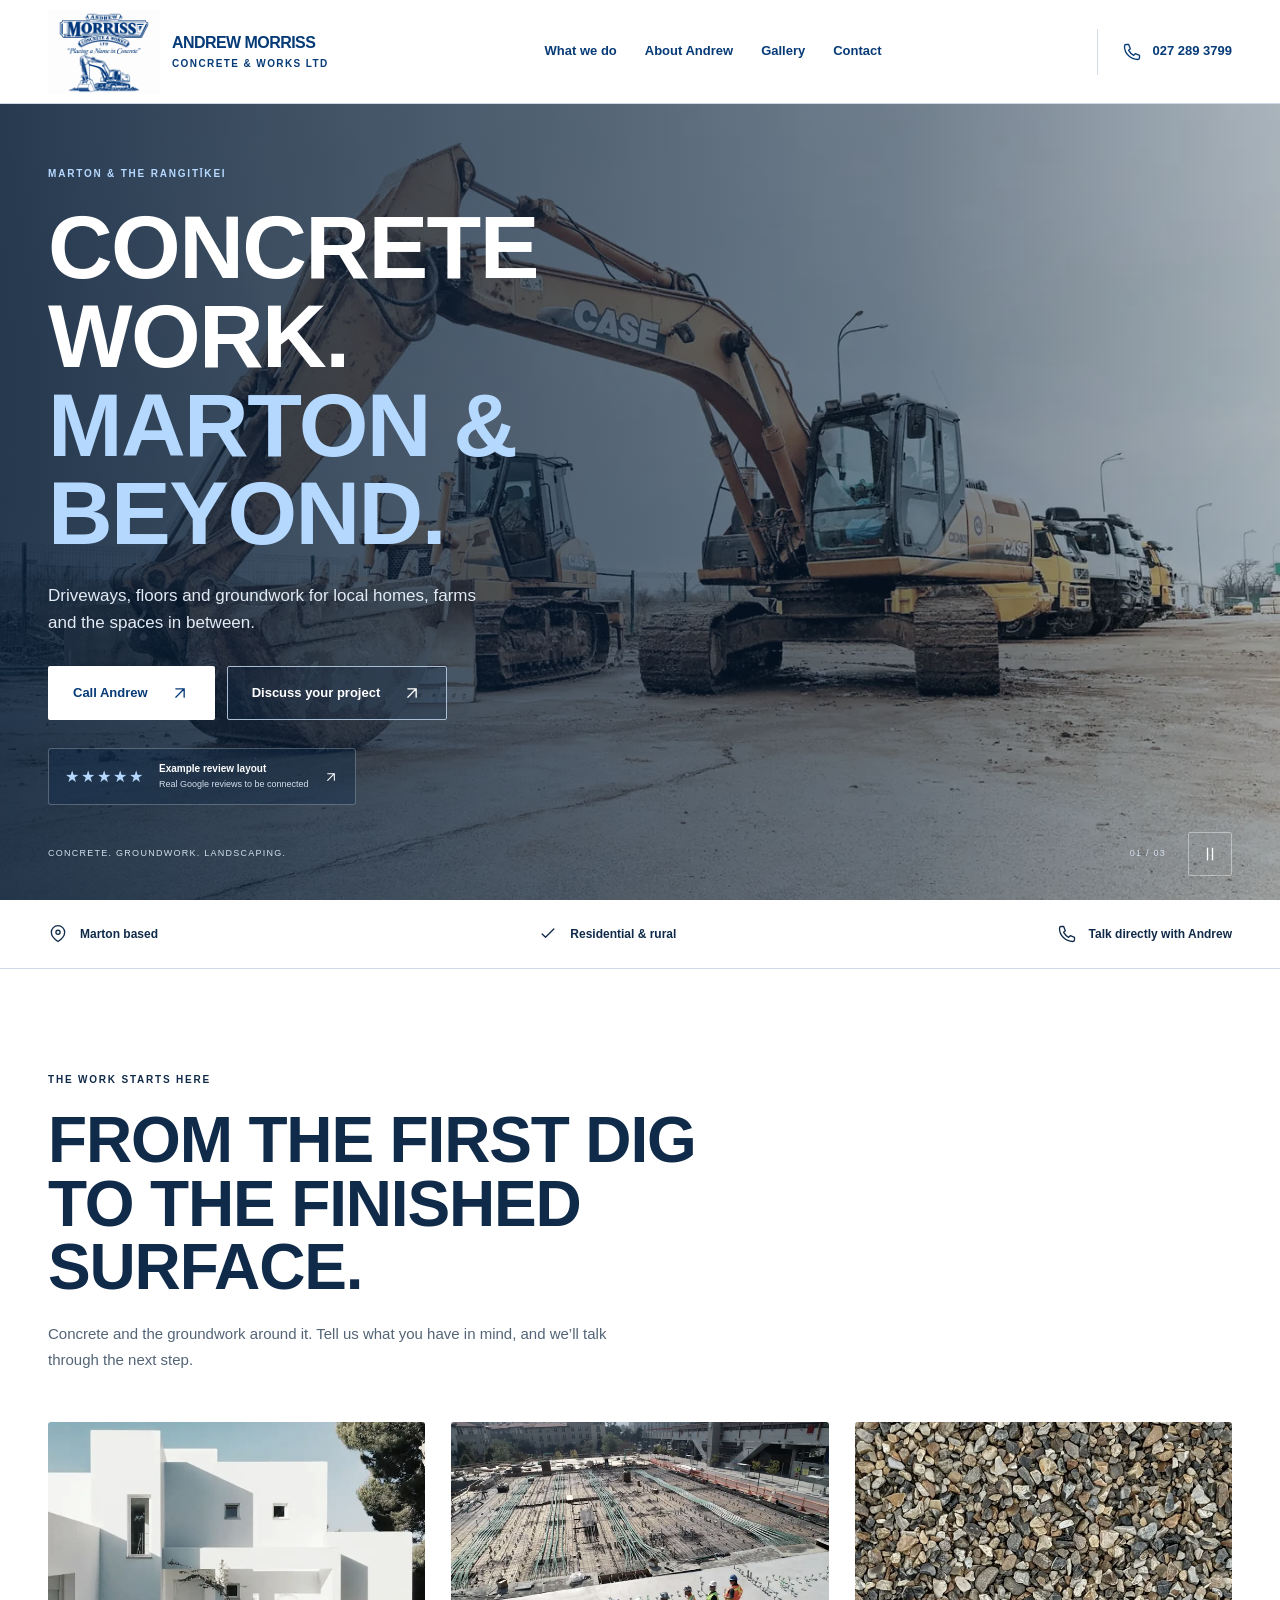
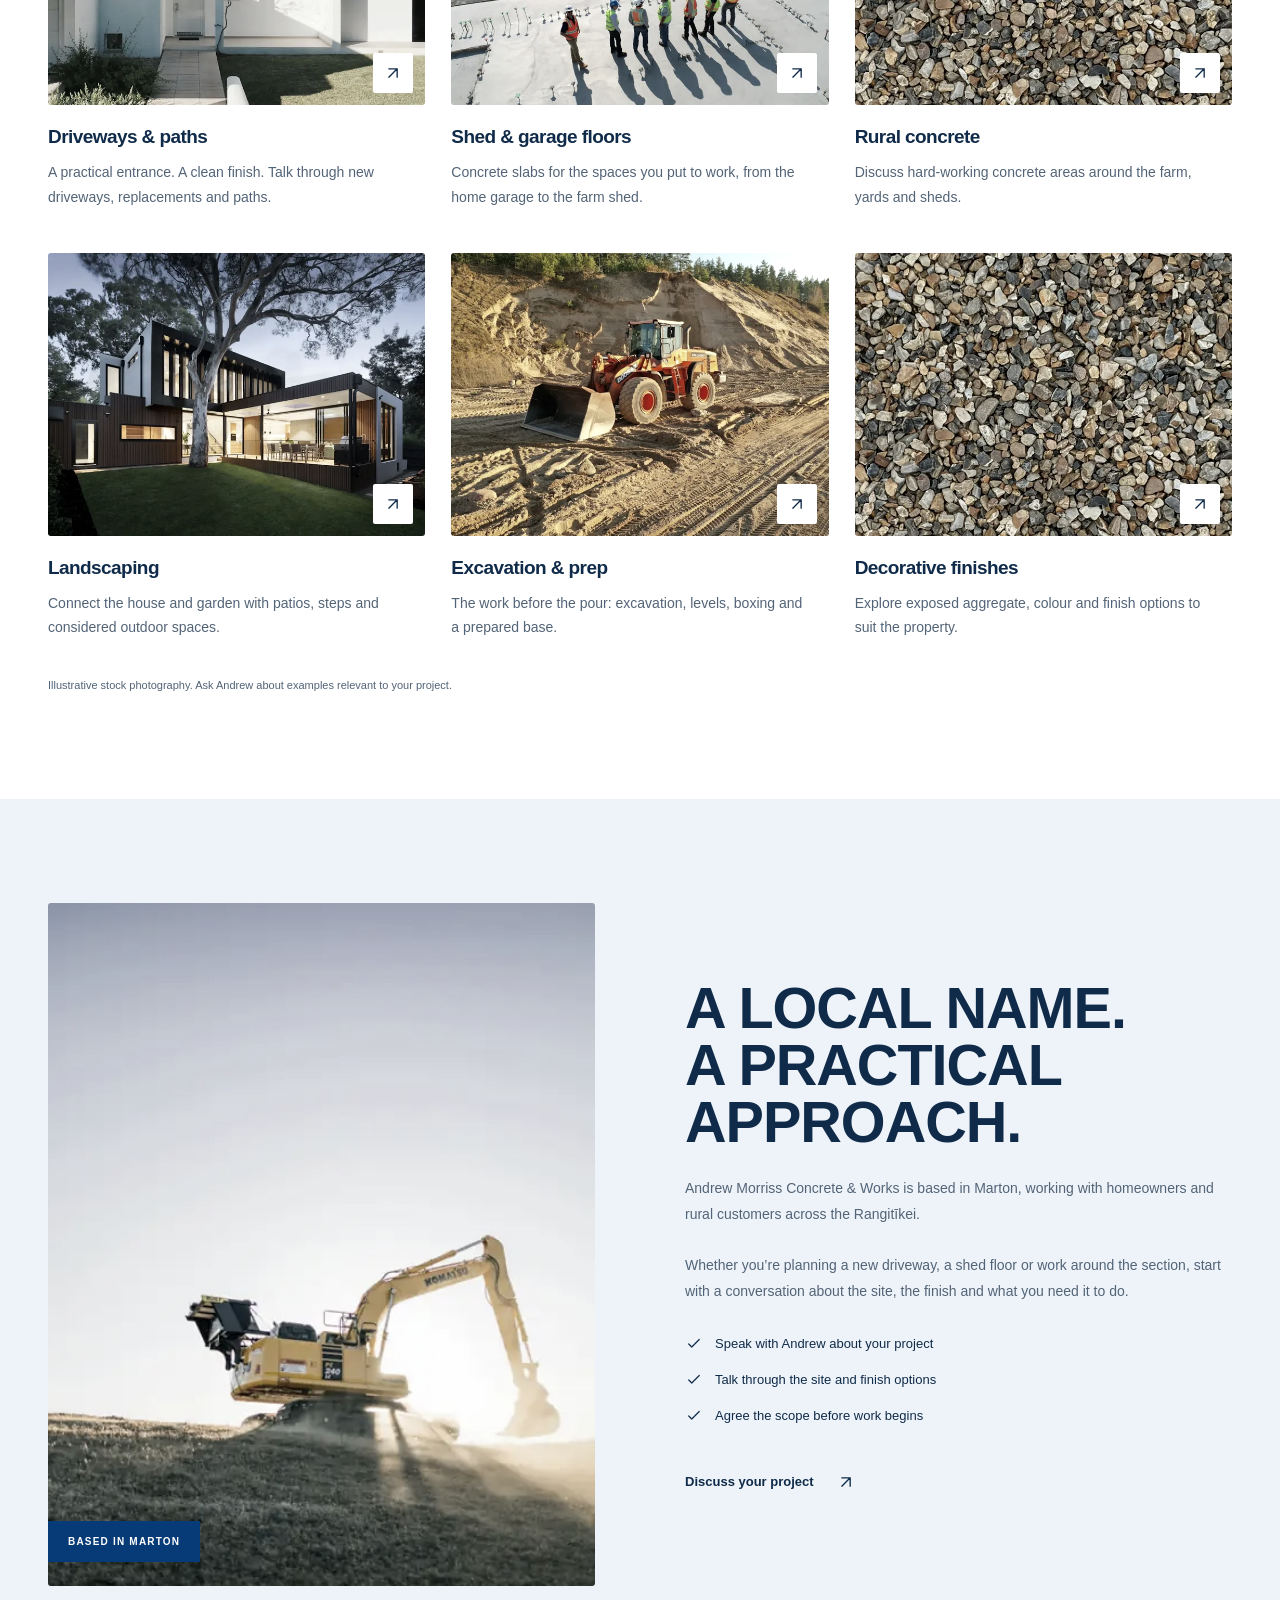
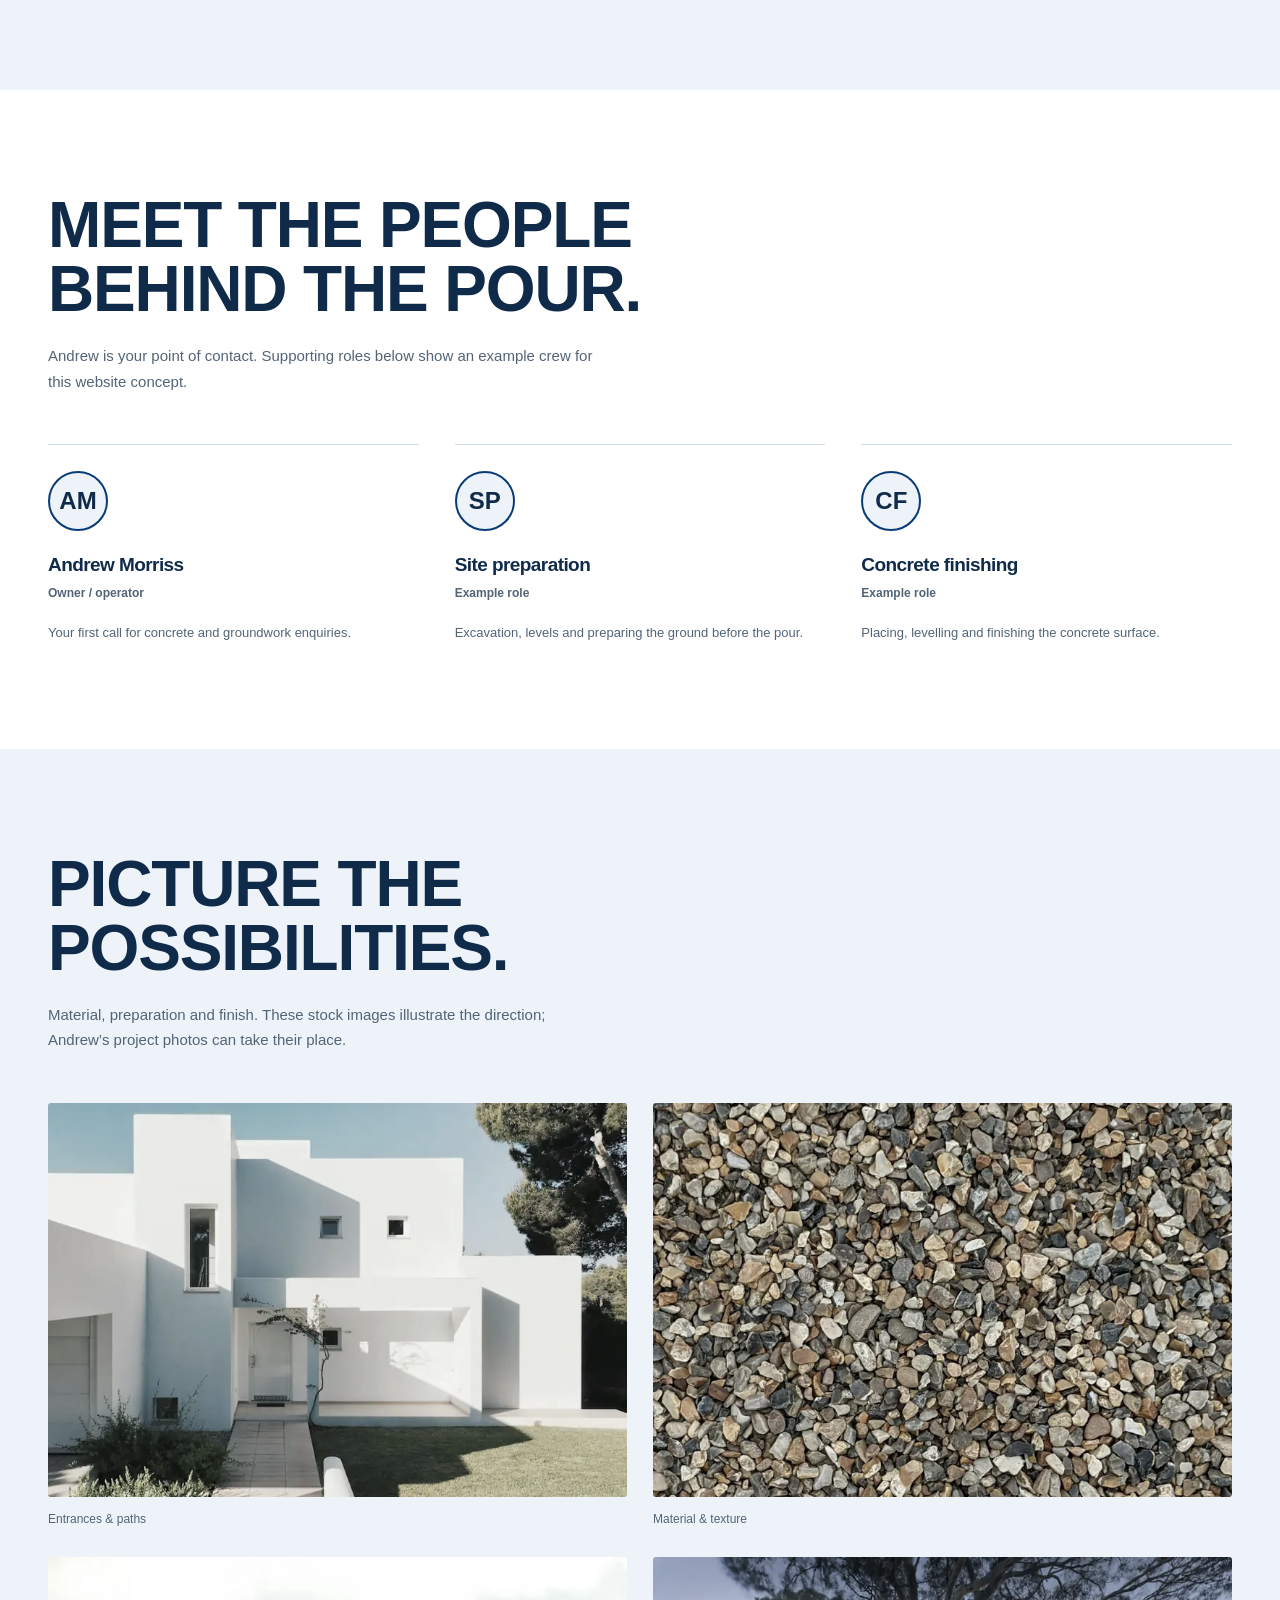
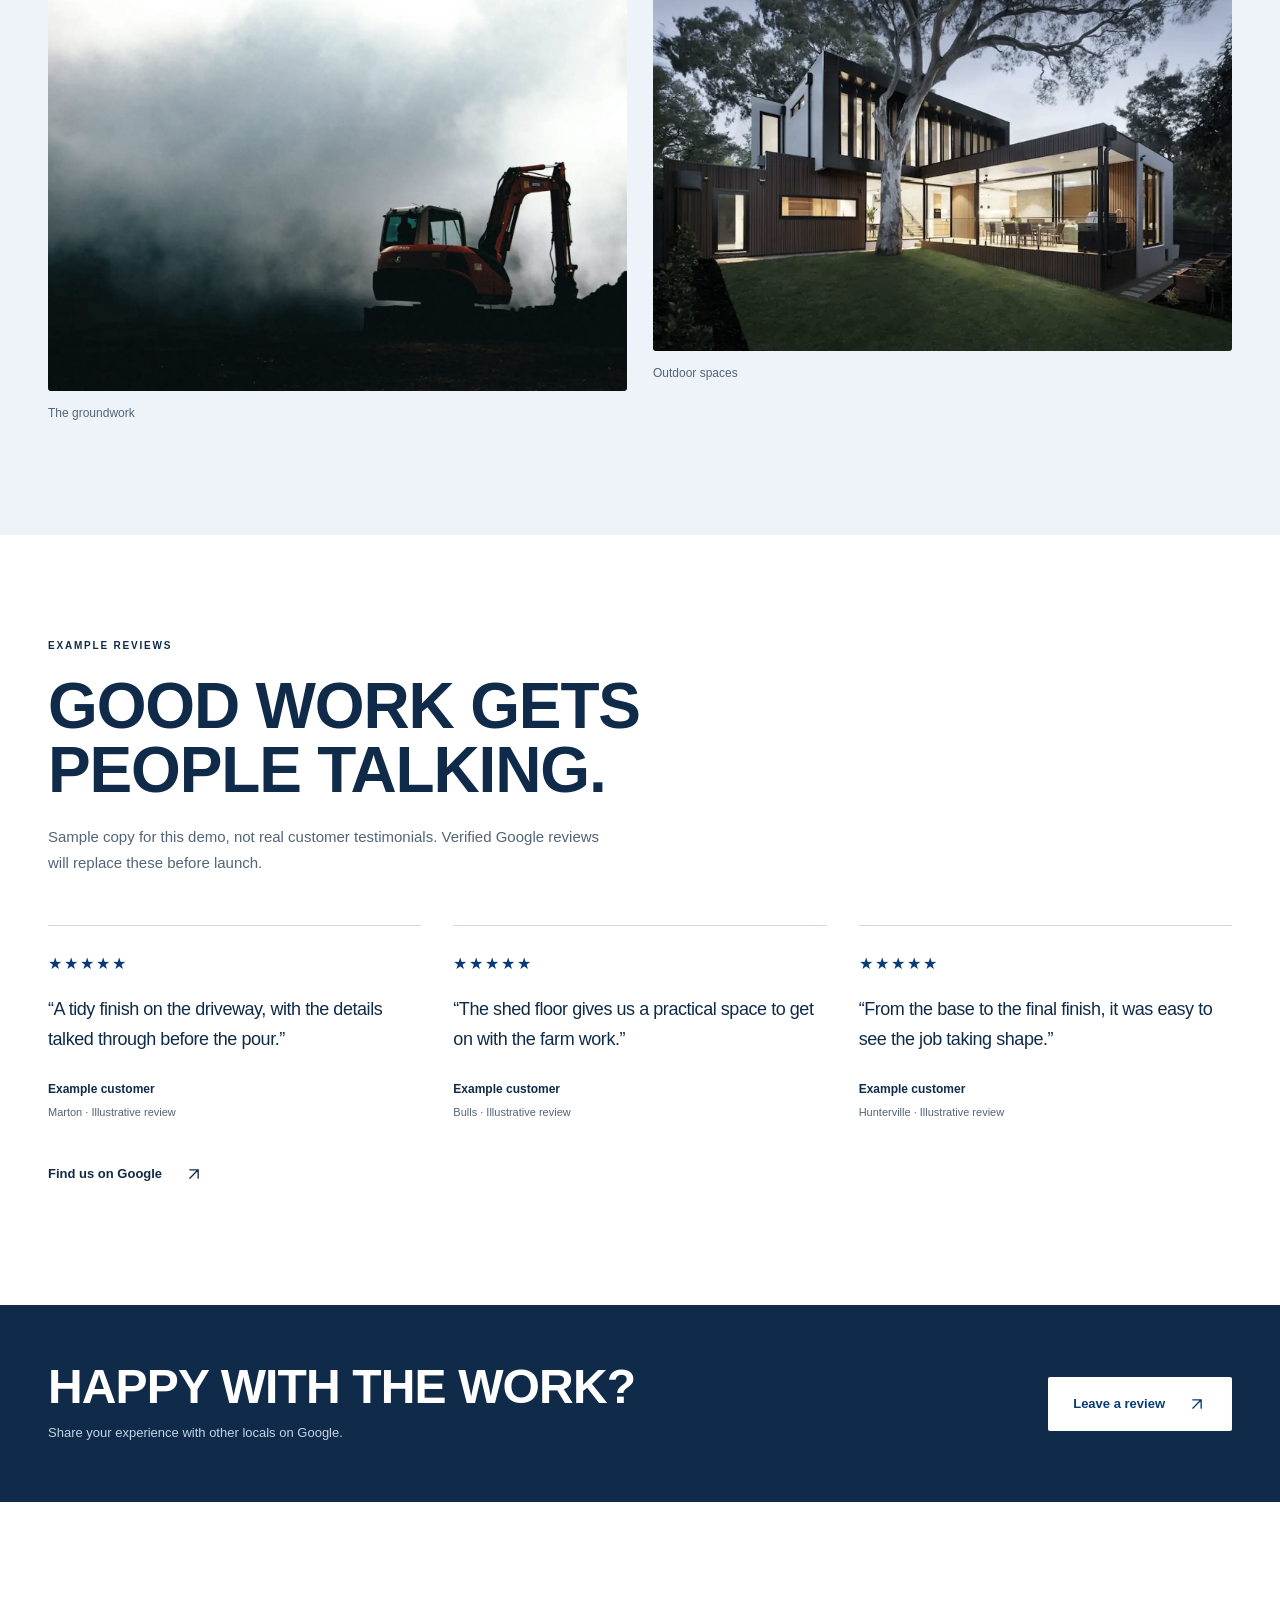
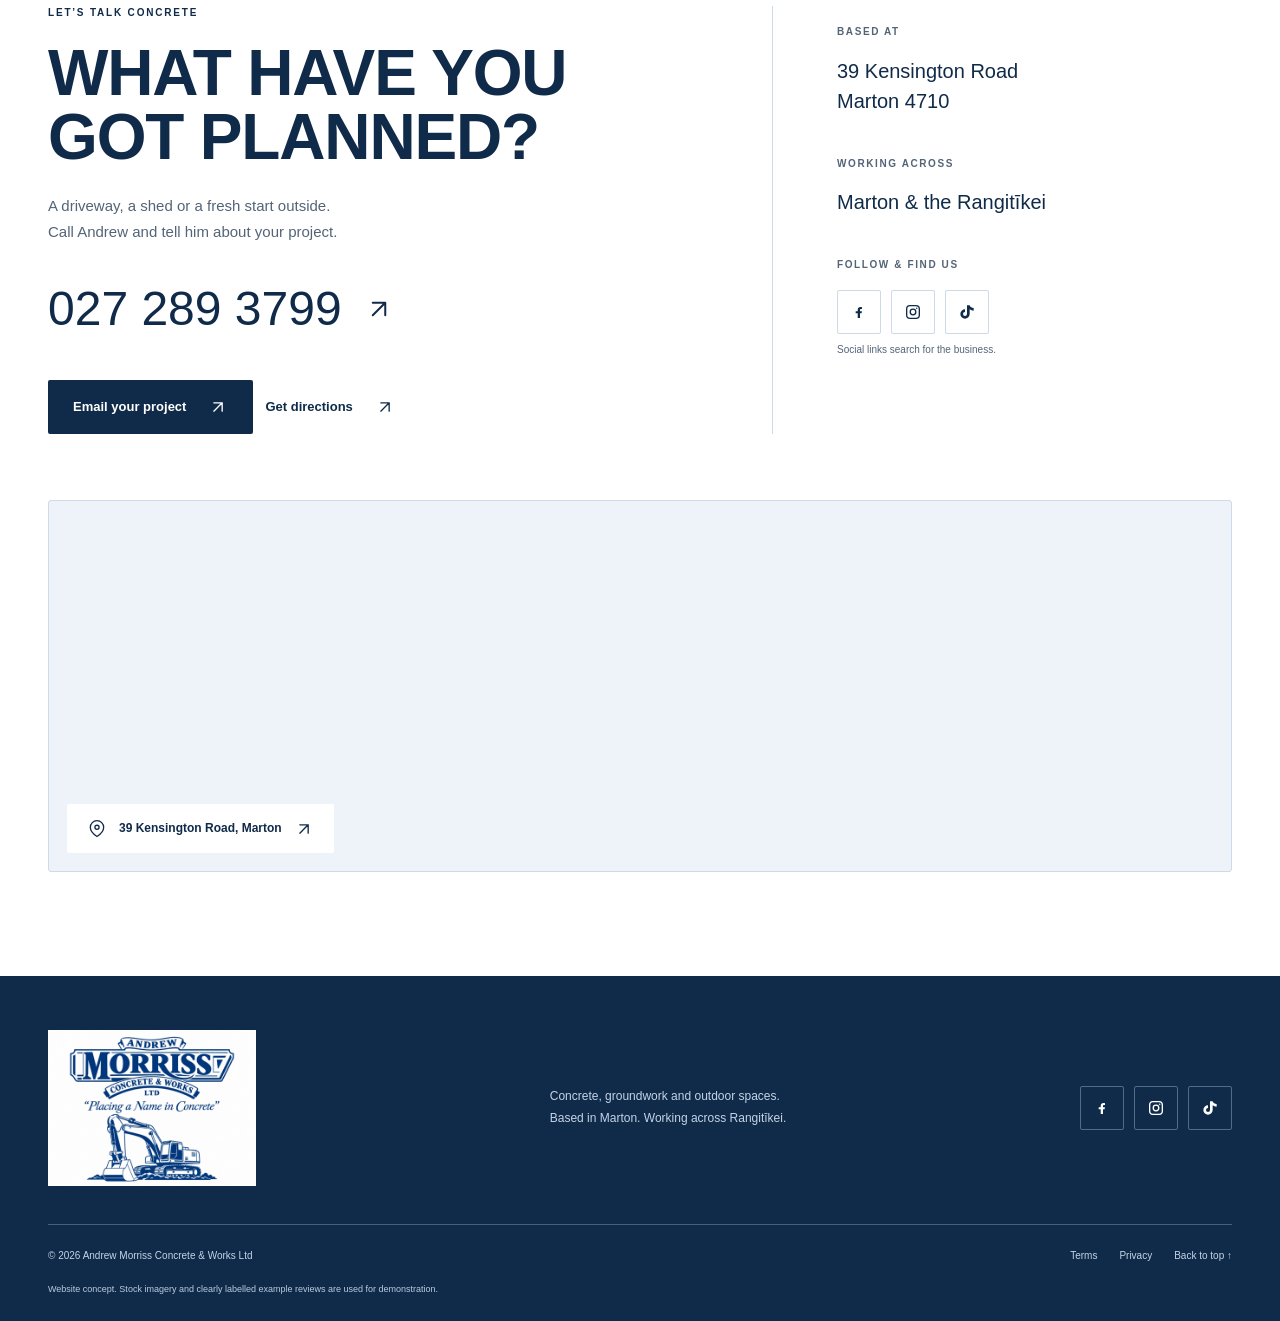
==== commit 6e98725a: "Apply supplied Andrew Morriss logo and blue brand theme" ====
--- a/index.html
+++ b/index.html
@@ -1,5 +1,5 @@
 <!doctype html>
-<html lang="en-NZ"><head><meta charset="utf-8"><meta name="viewport" content="width=device-width,initial-scale=1"><meta name="theme-color" content="#252923"><title>Andrew Morriss Concrete & Works Ltd | Concrete, Marton</title><meta name="description" content="Driveways, concrete floors, landscaping and groundwork in Marton and the Rangitīkei. Talk to Andrew on 027 289 3799 about your project."><meta property="og:title" content="Andrew Morriss Concrete & Works Ltd | Concrete, Marton"><meta property="og:description" content="Driveways, concrete floors, landscaping and groundwork in Marton and the Rangitīkei. Talk to Andrew on 027 289 3799 about your project."><meta property="og:type" content="website"><meta property="og:image" content="/img/hero-site.webp"><link rel="icon" href="/favicon.svg" type="image/svg+xml"><link rel="stylesheet" href="styles.css"><script src="site.js" defer></script></head><body id="top"><a class="skip" href="#main">Skip to content</a><header class="header"><div class="wrap nav"><a class="brand" href="index.html"><span class="monogram" aria-hidden="true">AM<span>↗</span></span><span>ANDREW MORRISS<small>CONCRETE &amp; WORKS LTD</small></span></a><nav id="navigation" aria-label="Main navigation"><a href="index.html#services">What we do</a><a href="index.html#about">About Andrew</a><a href="index.html#gallery">Gallery</a><a href="index.html#contact">Contact</a></nav><a class="nav-call" aria-label="Call Andrew on 027 289 3799" href="tel:+64272893799"><svg viewBox="0 0 24 24" fill="none" stroke="currentColor" stroke-width="1.6" stroke-linecap="round" stroke-linejoin="round" aria-hidden="true"><path d="M8 3H5a2 2 0 0 0-2 2c0 8.8 7.2 16 16 16a2 2 0 0 0 2-2v-3l-5-2-2 2a15 15 0 0 1-6-6l2-2-2-5Z"/></svg><span>027 289 3799</span></a><button class="menu-toggle" aria-controls="navigation" aria-expanded="false" aria-label="Open menu"><span></span><span></span></button></div></header><main id="main">
+<html lang="en-NZ"><head><meta charset="utf-8"><meta name="viewport" content="width=device-width,initial-scale=1"><meta name="theme-color" content="#073b77"><title>Andrew Morriss Concrete & Works Ltd | Concrete, Marton</title><meta name="description" content="Driveways, concrete floors, landscaping and groundwork in Marton and the Rangitīkei. Talk to Andrew on 027 289 3799 about your project."><meta property="og:title" content="Andrew Morriss Concrete & Works Ltd | Concrete, Marton"><meta property="og:description" content="Driveways, concrete floors, landscaping and groundwork in Marton and the Rangitīkei. Talk to Andrew on 027 289 3799 about your project."><meta property="og:type" content="website"><meta property="og:image" content="/img/andrew-morriss-logo-960.png"><link rel="icon" href="/favicon.png" type="image/png"><link rel="stylesheet" href="styles.css?v=20260911-blue"><script src="site.js" defer></script></head><body id="top"><a class="skip" href="#main">Skip to content</a><header class="header"><div class="wrap nav"><a class="brand" href="index.html"><img class="brand-logo" src="img/andrew-morriss-logo-480.png" srcset="img/andrew-morriss-logo-480.png 480w, img/andrew-morriss-logo-960.png 960w" sizes="(max-width: 767px) 240px, 208px" width="480" height="360" alt="Andrew Morriss Concrete &amp; Works Ltd — Placing a Name in Concrete"><span>ANDREW MORRISS<small>CONCRETE &amp; WORKS LTD</small></span></a><nav id="navigation" aria-label="Main navigation"><a href="index.html#services">What we do</a><a href="index.html#about">About Andrew</a><a href="index.html#gallery">Gallery</a><a href="index.html#contact">Contact</a></nav><a class="nav-call" aria-label="Call Andrew on 027 289 3799" href="tel:+64272893799"><svg viewBox="0 0 24 24" fill="none" stroke="currentColor" stroke-width="1.6" stroke-linecap="round" stroke-linejoin="round" aria-hidden="true"><path d="M8 3H5a2 2 0 0 0-2 2c0 8.8 7.2 16 16 16a2 2 0 0 0 2-2v-3l-5-2-2 2a15 15 0 0 1-6-6l2-2-2-5Z"/></svg><span>027 289 3799</span></a><button class="menu-toggle" aria-controls="navigation" aria-expanded="false" aria-label="Open menu"><span></span><span></span></button></div></header><main id="main">
 <section class="hero" aria-label="Concrete work in Marton">
  <div class="hero-slides" aria-hidden="true"><img class="active" src="img/hero-site.webp" width="1440" height="986" alt="" fetchpriority="high"><img data-src="img/hero-aerial.webp" width="1440" height="1079" alt=""><img data-src="img/hero-digger.webp" width="1440" height="1080" alt=""></div>
  <div class="wrap hero-inner"><div class="hero-copy"><p class="eyebrow light">MARTON &amp; THE RANGITĪKEI</p><h1>Concrete work.<br><span>Marton &amp; beyond.</span></h1><p class="hero-description">Driveways, floors and groundwork for local homes, farms and the spaces in between.</p><div class="actions"><a class="button primary" href="tel:+64272893799">Call Andrew<svg viewBox="0 0 24 24" fill="none" stroke="currentColor" stroke-width="1.6" stroke-linecap="round" stroke-linejoin="round" aria-hidden="true"><path d="M7 17 17 7M7 7h10v10"/></svg></a><a class="button ghost" href="#contact">Discuss your project<svg viewBox="0 0 24 24" fill="none" stroke="currentColor" stroke-width="1.6" stroke-linecap="round" stroke-linejoin="round" aria-hidden="true"><path d="M7 17 17 7M7 7h10v10"/></svg></a></div><a class="hero-review" href="#reviews"><span class="stars" aria-hidden="true">★★★★★</span><span><strong>Example review layout</strong><small>Real Google reviews to be connected</small></span><svg viewBox="0 0 24 24" fill="none" stroke="currentColor" stroke-width="1.6" stroke-linecap="round" stroke-linejoin="round" aria-hidden="true"><path d="M7 17 17 7M7 7h10v10"/></svg></a></div></div>
@@ -13,4 +13,4 @@
 <section id="reviews" class="section wrap"><div class="section-heading reveal"><p class="eyebrow">EXAMPLE REVIEWS</p><h2>Good work gets<br>people talking.</h2><p>Sample copy for this demo, not real customer testimonials. Verified Google reviews will replace these before launch.</p></div><div class="reviews-grid"><blockquote class="reveal"><span class="stars" aria-label="Five stars, example">★★★★★</span><p>“A tidy finish on the driveway, with the details talked through before the pour.”</p><footer>Example customer<span>Marton · Illustrative review</span></footer></blockquote><blockquote class="reveal"><span class="stars" aria-label="Five stars, example">★★★★★</span><p>“The shed floor gives us a practical space to get on with the farm work.”</p><footer>Example customer<span>Bulls · Illustrative review</span></footer></blockquote><blockquote class="reveal"><span class="stars" aria-label="Five stars, example">★★★★★</span><p>“From the base to the final finish, it was easy to see the job taking shape.”</p><footer>Example customer<span>Hunterville · Illustrative review</span></footer></blockquote></div><a class="button text-button" href="https://www.google.com/maps/search/?api=1&amp;query=Andrew%20Morriss%20Concrete%20Works%20Marton" target="_blank" rel="noopener">Find us on Google<svg viewBox="0 0 24 24" fill="none" stroke="currentColor" stroke-width="1.6" stroke-linecap="round" stroke-linejoin="round" aria-hidden="true"><path d="M7 17 17 7M7 7h10v10"/></svg></a></section>
 <section class="review-banner"><div class="wrap"><div><h2>Happy with the work?</h2><p>Share your experience with other locals on Google.</p></div><a class="button primary" href="https://www.google.com/maps/search/?api=1&amp;query=Andrew%20Morriss%20Concrete%20Works%20Marton" target="_blank" rel="noopener">Leave a review<svg viewBox="0 0 24 24" fill="none" stroke="currentColor" stroke-width="1.6" stroke-linecap="round" stroke-linejoin="round" aria-hidden="true"><path d="M7 17 17 7M7 7h10v10"/></svg></a></div></section>
 <section id="contact" class="section wrap"><div class="contact-grid"><div class="reveal"><p class="eyebrow">LET’S TALK CONCRETE</p><h2>What have you<br>got planned?</h2><p class="contact-intro">A driveway, a shed or a fresh start outside.<br>Call Andrew and tell him about your project.</p><a class="big-phone" href="tel:+64272893799">027 289 3799<svg viewBox="0 0 24 24" fill="none" stroke="currentColor" stroke-width="1.6" stroke-linecap="round" stroke-linejoin="round" aria-hidden="true"><path d="M7 17 17 7M7 7h10v10"/></svg></a><div class="actions"><a class="button secondary" href="#contact" data-gmail data-user="andrew" data-domain="concreteandworks.co.nz">Email your project<svg viewBox="0 0 24 24" fill="none" stroke="currentColor" stroke-width="1.6" stroke-linecap="round" stroke-linejoin="round" aria-hidden="true"><path d="M7 17 17 7M7 7h10v10"/></svg></a><a class="button text-button" href="https://www.google.com/maps/search/?api=1&amp;query=Andrew%20Morriss%20Concrete%20Works%20Marton">Get directions<svg viewBox="0 0 24 24" fill="none" stroke="currentColor" stroke-width="1.6" stroke-linecap="round" stroke-linejoin="round" aria-hidden="true"><path d="M7 17 17 7M7 7h10v10"/></svg></a></div></div><div class="contact-details reveal"><div><span>BASED AT</span><p>39 Kensington Road<br>Marton 4710</p></div><div><span>WORKING ACROSS</span><p>Marton &amp; the Rangitīkei</p></div><div><span>FOLLOW &amp; FIND US</span><div class="socials"><a href="https://www.facebook.com/search/top?q=Andrew%20Morriss%20Concrete%20Works" target="_blank" rel="noopener" aria-label="Search for Andrew Morriss on Facebook"><svg viewBox="0 0 24 24" fill="currentColor"><path d="M13.5 21v-7h2.4l.5-3h-2.9V9.1c0-.9.3-1.6 1.7-1.6h1.3V4.8c-.6-.1-1.5-.2-2.4-.2-2.4 0-4 1.4-4 4.1V11H7v3h3.1v7h3.4z"/></svg></a><a href="https://www.instagram.com/explore/search/keyword/?q=Andrew%20Morriss%20Concrete" target="_blank" rel="noopener" aria-label="Search for Andrew Morriss on Instagram"><svg viewBox="0 0 24 24" fill="none" stroke="currentColor" stroke-width="2" stroke-linecap="round" stroke-linejoin="round"><rect x="2.5" y="2.5" width="19" height="19" rx="5"/><circle cx="12" cy="12" r="4.2"/><circle cx="17.6" cy="6.4" r="1.1" fill="currentColor" stroke="none"/></svg></a><a href="https://www.tiktok.com/search?q=Andrew%20Morriss%20Concrete" target="_blank" rel="noopener" aria-label="Search for Andrew Morriss on TikTok"><svg viewBox="0 0 24 24" fill="currentColor" aria-hidden="true"><path d="M16 2h-4v13a3 3 0 1 1-3-3v-4a7 7 0 1 0 7 7V8a10 10 0 0 0 6 2V6c-3 0-6-2-6-4Z"/></svg></a></div><small>Social links search for the business.</small></div></div></div><div class="map"><iframe title="Find Andrew Morriss Concrete and Works in Marton" src="https://www.google.com/maps?q=Andrew%20Morriss%20Concrete%20Works%2039%20Kensington%20Road%20Marton&amp;output=embed" loading="lazy" referrerpolicy="no-referrer-when-downgrade" allowfullscreen></iframe><a href="https://www.google.com/maps/search/?api=1&amp;query=Andrew%20Morriss%20Concrete%20Works%20Marton" target="_blank" rel="noopener"><svg viewBox="0 0 24 24" fill="none" stroke="currentColor" stroke-width="1.6" stroke-linecap="round" stroke-linejoin="round" aria-hidden="true"><path d="M20 10c0 6-8 11-8 11S4 16 4 10a8 8 0 1 1 16 0Z"/><circle cx="12" cy="10" r="2.5"/></svg>39 Kensington Road, Marton<svg viewBox="0 0 24 24" fill="none" stroke="currentColor" stroke-width="1.6" stroke-linecap="round" stroke-linejoin="round" aria-hidden="true"><path d="M7 17 17 7M7 7h10v10"/></svg></a></div></section>
-</main><footer><div class="wrap"><div class="footer-top"><a class="brand" href="index.html"><span class="monogram" aria-hidden="true">AM<span>↗</span></span><span>ANDREW MORRISS<small>CONCRETE &amp; WORKS LTD</small></span></a><p>Concrete, groundwork and outdoor spaces.<br>Based in Marton. Working across Rangitīkei.</p><div class="socials"><a href="https://www.facebook.com/search/top?q=Andrew%20Morriss%20Concrete%20Works" target="_blank" rel="noopener" aria-label="Search for Andrew Morriss on Facebook"><svg viewBox="0 0 24 24" fill="currentColor"><path d="M13.5 21v-7h2.4l.5-3h-2.9V9.1c0-.9.3-1.6 1.7-1.6h1.3V4.8c-.6-.1-1.5-.2-2.4-.2-2.4 0-4 1.4-4 4.1V11H7v3h3.1v7h3.4z"/></svg></a><a href="https://www.instagram.com/explore/search/keyword/?q=Andrew%20Morriss%20Concrete" target="_blank" rel="noopener" aria-label="Search for Andrew Morriss on Instagram"><svg viewBox="0 0 24 24" fill="none" stroke="currentColor" stroke-width="2" stroke-linecap="round" stroke-linejoin="round"><rect x="2.5" y="2.5" width="19" height="19" rx="5"/><circle cx="12" cy="12" r="4.2"/><circle cx="17.6" cy="6.4" r="1.1" fill="currentColor" stroke="none"/></svg></a><a href="https://www.tiktok.com/search?q=Andrew%20Morriss%20Concrete" target="_blank" rel="noopener" aria-label="Search for Andrew Morriss on TikTok"><svg viewBox="0 0 24 24" fill="currentColor" aria-hidden="true"><path d="M16 2h-4v13a3 3 0 1 1-3-3v-4a7 7 0 1 0 7 7V8a10 10 0 0 0 6 2V6c-3 0-6-2-6-4Z"/></svg></a></div></div><div class="footer-bottom"><span>© <span data-year>2026</span> Andrew Morriss Concrete &amp; Works Ltd</span><div><a href="terms.html">Terms</a><a href="privacy.html">Privacy</a><a href="index.html#top">Back to top ↑</a></div></div><p class="demo-note">Website concept. Stock imagery and clearly labelled example reviews are used for demonstration.</p></div></footer></body></html>+</main><footer><div class="wrap"><div class="footer-top"><a class="brand" href="index.html"><img class="brand-logo" src="img/andrew-morriss-logo-480.png" srcset="img/andrew-morriss-logo-480.png 480w, img/andrew-morriss-logo-960.png 960w" sizes="(max-width: 767px) 240px, 208px" width="480" height="360" alt="Andrew Morriss Concrete &amp; Works Ltd — Placing a Name in Concrete"><span>ANDREW MORRISS<small>CONCRETE &amp; WORKS LTD</small></span></a><p>Concrete, groundwork and outdoor spaces.<br>Based in Marton. Working across Rangitīkei.</p><div class="socials"><a href="https://www.facebook.com/search/top?q=Andrew%20Morriss%20Concrete%20Works" target="_blank" rel="noopener" aria-label="Search for Andrew Morriss on Facebook"><svg viewBox="0 0 24 24" fill="currentColor"><path d="M13.5 21v-7h2.4l.5-3h-2.9V9.1c0-.9.3-1.6 1.7-1.6h1.3V4.8c-.6-.1-1.5-.2-2.4-.2-2.4 0-4 1.4-4 4.1V11H7v3h3.1v7h3.4z"/></svg></a><a href="https://www.instagram.com/explore/search/keyword/?q=Andrew%20Morriss%20Concrete" target="_blank" rel="noopener" aria-label="Search for Andrew Morriss on Instagram"><svg viewBox="0 0 24 24" fill="none" stroke="currentColor" stroke-width="2" stroke-linecap="round" stroke-linejoin="round"><rect x="2.5" y="2.5" width="19" height="19" rx="5"/><circle cx="12" cy="12" r="4.2"/><circle cx="17.6" cy="6.4" r="1.1" fill="currentColor" stroke="none"/></svg></a><a href="https://www.tiktok.com/search?q=Andrew%20Morriss%20Concrete" target="_blank" rel="noopener" aria-label="Search for Andrew Morriss on TikTok"><svg viewBox="0 0 24 24" fill="currentColor" aria-hidden="true"><path d="M16 2h-4v13a3 3 0 1 1-3-3v-4a7 7 0 1 0 7 7V8a10 10 0 0 0 6 2V6c-3 0-6-2-6-4Z"/></svg></a></div></div><div class="footer-bottom"><span>© <span data-year>2026</span> Andrew Morriss Concrete &amp; Works Ltd</span><div><a href="terms.html">Terms</a><a href="privacy.html">Privacy</a><a href="index.html#top">Back to top ↑</a></div></div><p class="demo-note">Website concept. Stock imagery and clearly labelled example reviews are used for demonstration.</p></div></footer></body></html>
--- a/styles.css
+++ b/styles.css
@@ -1,9 +1,15 @@
 @font-face{font-family:Barlow;src:url('fonts/barlow-condensed.ttf') format('truetype');font-weight:700;font-display:swap}@font-face{font-family:Manrope;src:url('fonts/manrope.ttf') format('truetype');font-weight:800;font-display:swap}@font-face{font-family:Manrope;src:url('fonts/manrope-regular.ttf') format('truetype');font-weight:400;font-display:swap}
-:root{--ink:#252923;--muted:#62665d;--paper:#f6f6f0;--surface:#eaece3;--line:#d5d8ce;--accent:#ed8b4a;--dark:#252923;--white:#fffef8;--display:Barlow,'Arial Narrow',sans-serif;--body:Manrope,Arial,sans-serif;color-scheme:light}*{box-sizing:border-box}html{scroll-behavior:smooth;scroll-padding-top:100px}body{margin:0;background:var(--paper);color:var(--ink);font:16px/1.7 var(--body);-webkit-font-smoothing:antialiased}a{color:inherit;text-decoration:none}button{font:inherit;cursor:pointer}img{max-width:100%;height:auto;display:block;image-orientation:from-image}svg{width:20px;height:20px;flex:none}h1,h2,h3,p{margin:0}h1,h2{font-family:var(--display);font-weight:700;text-transform:uppercase;line-height:.99;letter-spacing:-.018em}h2{font-size:clamp(42px,5vw,68px)}h3{font-size:19px;line-height:1.3;letter-spacing:-.03em}.wrap{width:min(1240px,calc(100% - 96px));margin-inline:auto}.section{padding-block:104px}section[id]{scroll-margin-top:30px}a,button{touch-action:manipulation}a:focus-visible,button:focus-visible{outline:3px solid var(--accent);outline-offset:5px}::selection{background:var(--accent);color:var(--dark)}.skip{position:absolute;top:-100px;left:20px;background:var(--paper);padding:12px;z-index:10}.skip:focus{top:10px}.header{height:94px;background:var(--paper);position:sticky;top:0;z-index:5;border-bottom:1px solid var(--line)}.nav{height:100%;display:flex;align-items:center;justify-content:space-between;gap:24px}.brand{display:flex;align-items:center;gap:12px;line-height:1.15;flex:none;font-size:16px;letter-spacing:-.045em;font-weight:800}.brand small{display:block;font-size:10px;letter-spacing:.14em;margin-top:6px}.monogram{display:flex;align-items:center;justify-content:center;position:relative;width:48px;height:48px;background:var(--accent);color:var(--dark);font:700 27px var(--display);letter-spacing:-.06em}.monogram span{position:absolute;top:0;right:2px;font:12px var(--body)}nav{display:flex;align-items:center;gap:28px;font-size:13px;font-weight:700}nav a{padding-block:12px}nav a:hover{color:#975027}.nav-call{display:flex;gap:10px;align-items:center;justify-content:center;font-size:13px;font-weight:800;min-height:46px;border-left:1px solid var(--line);padding-left:24px}.menu-toggle{display:none}.hero{position:relative;background:var(--dark);color:var(--white);isolation:isolate;min-height:610px;height:calc(100svh - 94px);max-height:800px;display:flex;align-items:center}.hero-slides,.hero-slides:after{position:absolute;inset:0;z-index:-1}.hero-slides{overflow:hidden}.hero-slides img{position:absolute;width:100%;height:100%;object-fit:cover;opacity:0;transition:opacity 1.2s ease;filter:saturate(.55) contrast(1.04)}.hero-slides img.active{opacity:1}.hero-slides:after{content:'';z-index:1;background:linear-gradient(90deg,rgba(25,30,25,.85),rgba(25,30,25,.49) 70%,rgba(25,30,25,.2))}.hero-inner{padding-block:54px 86px}.hero-copy{max-width:760px}.eyebrow{font-size:10px;line-height:1.4;letter-spacing:.18em;font-weight:800;margin-bottom:22px}.eyebrow.light{color:var(--accent)}h1{font-size:clamp(68px,7vw,98px)}h1 span{color:var(--accent)}.hero-description{font-size:17px;max-width:450px;margin-top:24px;color:#e3e5de;line-height:1.6}.actions{display:flex;flex-wrap:wrap;gap:12px;margin-top:30px}.button{display:inline-flex;align-items:center;justify-content:space-between;gap:22px;min-height:54px;padding:14px 24px;font-size:13px;font-weight:800;line-height:1.4;border:1px solid transparent;border-radius:2px;transition:background .2s,transform .2s,color .2s}.button:hover{transform:translateY(-2px)}.button:active{transform:translateY(0)}.primary{background:var(--accent);color:var(--dark)}.primary:hover{background:#ffa669}.ghost{border-color:#a4aaa0;color:var(--white);background:#25292340}.ghost:hover{background:#25292390}.secondary{background:var(--dark);color:var(--white)}.text-button{padding-inline:0;border:none;color:var(--ink)}.hero-review{display:flex;align-items:center;gap:14px;padding:12px 16px;background:#25292366;border:1px solid #ffffff40;border-radius:3px;width:max-content;max-width:100%;margin-top:28px;backdrop-filter:blur(12px)}.hero-review strong,.hero-review small{display:block;font-size:10px;line-height:1.6}.hero-review small{color:#d0d6c9;font-size:9px}.stars{color:var(--accent);letter-spacing:2px;font-size:16px;white-space:nowrap}.hero-review>svg{width:16px}.hero-bottom{position:absolute;bottom:24px;left:0;right:0;display:flex;justify-content:space-between;align-items:center;font-size:9px;letter-spacing:.14em;color:#d0d6c9}.slideshow{display:flex;gap:22px;align-items:center}.slideshow button{background:transparent;border:1px solid #ffffff66;color:var(--white);border-radius:2px;width:44px;height:44px;display:grid;place-items:center}.trust{border-bottom:1px solid var(--line)}.trust .wrap{display:flex;justify-content:space-between;gap:20px;padding-block:24px}.trust span{display:flex;align-items:center;gap:12px;font-size:12px;font-weight:700}.section-heading{max-width:660px;margin-bottom:50px}.section-heading>p:not(.eyebrow){margin-top:22px;max-width:560px;color:var(--muted);font-size:15px}.services-grid{display:grid;grid-template-columns:repeat(3,minmax(0,1fr));column-gap:26px;row-gap:44px}.service-image{position:relative;overflow:hidden;border-radius:3px}.service-image img{width:100%;height:auto;aspect-ratio:4/3;object-fit:cover;filter:saturate(.65) contrast(1.05);transition:transform .5s}.service-image svg{position:absolute;bottom:12px;right:12px;width:40px;height:40px;padding:10px;background:var(--paper);color:var(--ink);border-radius:2px}.service a:hover img{transform:scale(1.035)}.service h3{margin:20px 0 10px}.service p{font-size:14px;line-height:1.75;color:var(--muted);max-width:360px}.caption{font-size:11px;color:var(--muted);margin-top:36px}.about{background:var(--surface)}.about-grid{display:grid;grid-template-columns:1fr 1fr;gap:90px;align-items:center}.about-image{position:relative}.about-image img{width:100%;height:auto;aspect-ratio:4/5;object-fit:cover;filter:saturate(.55);border-radius:3px}.about-image>span{position:absolute;left:0;bottom:24px;background:var(--accent);color:var(--dark);padding:12px 20px;font-size:10px;font-weight:800;letter-spacing:.12em}.about-copy h2{font-size:clamp(40px,4.5vw,64px)}.about-copy p{font-size:14px;line-height:1.9;color:var(--muted);margin-top:24px}.check-list{list-style:none;padding:0;margin:28px 0}.check-list li{display:flex;gap:12px;align-items:center;font-size:13px;margin:14px 0}.check-list svg{color:var(--ink);width:18px}.crew-grid{display:grid;grid-template-columns:repeat(3,minmax(0,1fr));gap:36px}.crew-card{border-top:1px solid var(--line);padding-top:26px}.avatar{width:60px;height:60px;background:var(--surface);border-radius:50%;border:2px solid var(--accent);font:700 24px var(--display);display:grid;place-items:center;margin-bottom:22px}.crew-card p{font-size:12px;font-weight:700;margin:5px 0 15px;color:var(--muted)}.crew-card>span{font-size:13px;color:var(--muted)}.gallery{background:var(--surface)}.masonry{columns:2;column-gap:26px}.masonry figure{margin:0 0 28px;break-inside:avoid}.masonry img{width:100%;height:auto;filter:saturate(.65);border-radius:3px}.masonry figcaption{font-size:12px;margin-top:12px;color:var(--muted)}.reviews-grid{display:grid;grid-template-columns:repeat(3,minmax(0,1fr));gap:32px;margin-bottom:25px}blockquote{margin:0;padding-top:24px;border-top:1px solid var(--line)}blockquote>p{font-size:18px;line-height:1.65;letter-spacing:-.025em;margin:18px 0 24px}blockquote footer{background:none;color:var(--ink);padding:0;font-size:12px;font-weight:800}blockquote footer span{display:block;font-size:11px;font-weight:400;color:var(--muted);margin-top:4px}.review-banner{background:var(--dark);color:var(--white);padding-block:58px}.review-banner .wrap{display:flex;justify-content:space-between;align-items:center;gap:35px}.review-banner h2{font-size:48px}.review-banner p{font-size:13px;margin-top:12px;color:#bfc5b7}.contact-grid{display:grid;grid-template-columns:1.4fr 1fr;gap:80px;margin-bottom:66px}.contact-intro{color:var(--muted);font-size:15px;margin-top:24px}.big-phone{font-family:var(--display);font-size:clamp(34px,3.8vw,48px);display:flex;align-items:center;gap:22px;width:fit-content;margin-top:24px}.big-phone svg{width:30px;height:30px}.contact-details{border-left:1px solid var(--line);padding-left:64px;display:grid;gap:32px;align-content:start;padding-top:10px}.contact-details>div>span{font-size:10px;letter-spacing:.16em;font-weight:800;color:var(--muted)}.contact-details p{font-size:20px;line-height:1.5;margin-top:12px}.socials{display:flex;gap:10px;margin-top:14px}.socials a{width:44px;height:44px;border:1px solid var(--line);border-radius:2px;display:grid;place-items:center}.socials a:hover{background:var(--accent);color:var(--dark)}.socials svg{width:16px;height:16px}.contact-details small{font-size:10px;color:var(--muted)}.map{position:relative;background:var(--surface);border:1px solid var(--line);border-radius:3px;overflow:hidden}.map iframe{display:block;width:100%;height:370px;border:0;filter:grayscale(1)}.map>a{position:absolute;bottom:18px;left:18px;display:flex;align-items:center;gap:12px;background:var(--paper);padding:14px 20px;font-size:12px;font-weight:700;border-radius:2px;max-width:calc(100% - 36px)}body>footer{background:var(--dark);color:var(--white);padding:54px 0 24px}.footer-top{display:flex;justify-content:space-between;gap:30px;align-items:center;padding-bottom:38px}.footer-top>p{font-size:12px;color:#c2c8bb;line-height:1.8}.footer-top .socials{margin:0}.footer-top .socials a{border-color:#555c50}.footer-bottom{border-top:1px solid #4c5347;padding-top:22px;display:flex;justify-content:space-between;font-size:10px;color:#c2c8bb;gap:20px}.footer-bottom>div{display:flex;gap:22px}.demo-note{font-size:9px;color:#aab3a2;margin-top:18px}.legal{padding-block:65px 90px;max-width:840px}.back-link{font-size:13px}.legal h1{font-size:64px;margin-top:36px}.legal-intro{font-size:18px;color:var(--muted);margin:20px 0 50px}.legal section{margin-block:35px}.legal section h2{font-size:30px;margin-bottom:16px}.legal section p{color:var(--muted);font-size:15px}.menu-toggle{background:none;border:1px solid var(--line);color:var(--ink);border-radius:2px;width:44px;height:44px;position:relative}.menu-toggle span{position:absolute;width:18px;height:2px;background:currentColor;left:12px;top:16px;transition:transform .2s}.menu-toggle span+span{top:24px}.menu-toggle[aria-expanded=true] span{transform:translateY(4px) rotate(45deg)}.menu-toggle[aria-expanded=true] span+span{transform:translateY(-4px) rotate(-45deg)}
+:root{--ink:#102b49;--muted:#536477;--paper:#ffffff;--surface:#edf3f9;--line:#cedae7;--accent:#073b77;--dark:#102b49;--white:#ffffff;--display:Barlow,'Arial Narrow',sans-serif;--body:Manrope,Arial,sans-serif;color-scheme:light}*{box-sizing:border-box}html{scroll-behavior:smooth;scroll-padding-top:100px}body{margin:0;background:var(--paper);color:var(--ink);font:16px/1.7 var(--body);-webkit-font-smoothing:antialiased}a{color:inherit;text-decoration:none}button{font:inherit;cursor:pointer}img{max-width:100%;height:auto;display:block;image-orientation:from-image}svg{width:20px;height:20px;flex:none}h1,h2,h3,p{margin:0}h1,h2{font-family:var(--display);font-weight:700;text-transform:uppercase;line-height:.99;letter-spacing:-.018em}h2{font-size:clamp(42px,5vw,68px)}h3{font-size:19px;line-height:1.3;letter-spacing:-.03em}.wrap{width:min(1240px,calc(100% - 96px));margin-inline:auto}.section{padding-block:104px}section[id]{scroll-margin-top:30px}a,button{touch-action:manipulation}a:focus-visible,button:focus-visible{outline:3px solid var(--accent);outline-offset:5px}::selection{background:var(--accent);color:var(--white)}.skip{position:absolute;top:-100px;left:20px;background:var(--paper);padding:12px;z-index:10}.skip:focus{top:10px}.header{height:94px;background:var(--paper);position:sticky;top:0;z-index:5;border-bottom:1px solid var(--line)}.nav{height:100%;display:flex;align-items:center;justify-content:space-between;gap:24px}.brand{display:flex;align-items:center;gap:12px;line-height:1.15;flex:none;font-size:16px;letter-spacing:-.045em;font-weight:800}.brand small{display:block;font-size:10px;letter-spacing:.14em;margin-top:6px}.monogram{display:flex;align-items:center;justify-content:center;position:relative;width:48px;height:48px;background:var(--accent);color:var(--white);font:700 27px var(--display);letter-spacing:-.06em}.monogram span{position:absolute;top:0;right:2px;font:12px var(--body)}nav{display:flex;align-items:center;gap:28px;font-size:13px;font-weight:700}nav a{padding-block:12px}nav a:hover{color:#073b77}.nav-call{display:flex;gap:10px;align-items:center;justify-content:center;font-size:13px;font-weight:800;min-height:46px;border-left:1px solid var(--line);padding-left:24px}.menu-toggle{display:none}.hero{position:relative;background:var(--dark);color:var(--white);isolation:isolate;min-height:610px;height:calc(100svh - 94px);max-height:800px;display:flex;align-items:center}.hero-slides,.hero-slides:after{position:absolute;inset:0;z-index:-1}.hero-slides{overflow:hidden}.hero-slides img{position:absolute;width:100%;height:100%;object-fit:cover;opacity:0;transition:opacity 1.2s ease;filter:saturate(.55) contrast(1.04)}.hero-slides img.active{opacity:1}.hero-slides:after{content:'';z-index:1;background:linear-gradient(90deg,rgba(8,29,54,.85),rgba(8,29,54,.49) 70%,rgba(8,29,54,.2))}.hero-inner{padding-block:54px 86px}.hero-copy{max-width:760px}.eyebrow{font-size:10px;line-height:1.4;letter-spacing:.18em;font-weight:800;margin-bottom:22px}.eyebrow.light{color:#b5d8ff}h1{font-size:clamp(68px,7vw,98px)}h1 span{color:#b5d8ff}.hero-description{font-size:17px;max-width:450px;margin-top:24px;color:#e2eaf4;line-height:1.6}.actions{display:flex;flex-wrap:wrap;gap:12px;margin-top:30px}.button{display:inline-flex;align-items:center;justify-content:space-between;gap:22px;min-height:54px;padding:14px 24px;font-size:13px;font-weight:800;line-height:1.4;border:1px solid transparent;border-radius:2px;transition:background .2s,transform .2s,color .2s}.button:hover{transform:translateY(-2px)}.button:active{transform:translateY(0)}.primary{background:var(--accent);color:var(--white)}.primary:hover{background:#155393}.ghost{border-color:#a9bdd5;color:var(--white);background:#102b4940}.ghost:hover{background:#102b4990}.secondary{background:var(--dark);color:var(--white)}.text-button{padding-inline:0;border:none;color:var(--ink)}.hero-review{display:flex;align-items:center;gap:14px;padding:12px 16px;background:#102b4966;border:1px solid #ffffff40;border-radius:3px;width:max-content;max-width:100%;margin-top:28px;backdrop-filter:blur(12px)}.hero-review strong,.hero-review small{display:block;font-size:10px;line-height:1.6}.hero-review small{color:#d2deed;font-size:9px}.stars{color:var(--accent);letter-spacing:2px;font-size:16px;white-space:nowrap}.hero-review>svg{width:16px}.hero-bottom{position:absolute;bottom:24px;left:0;right:0;display:flex;justify-content:space-between;align-items:center;font-size:9px;letter-spacing:.14em;color:#d2deed}.slideshow{display:flex;gap:22px;align-items:center}.slideshow button{background:transparent;border:1px solid #ffffff66;color:var(--white);border-radius:2px;width:44px;height:44px;display:grid;place-items:center}.trust{border-bottom:1px solid var(--line)}.trust .wrap{display:flex;justify-content:space-between;gap:20px;padding-block:24px}.trust span{display:flex;align-items:center;gap:12px;font-size:12px;font-weight:700}.section-heading{max-width:660px;margin-bottom:50px}.section-heading>p:not(.eyebrow){margin-top:22px;max-width:560px;color:var(--muted);font-size:15px}.services-grid{display:grid;grid-template-columns:repeat(3,minmax(0,1fr));column-gap:26px;row-gap:44px}.service-image{position:relative;overflow:hidden;border-radius:3px}.service-image img{width:100%;height:auto;aspect-ratio:4/3;object-fit:cover;filter:saturate(.65) contrast(1.05);transition:transform .5s}.service-image svg{position:absolute;bottom:12px;right:12px;width:40px;height:40px;padding:10px;background:var(--paper);color:var(--ink);border-radius:2px}.service a:hover img{transform:scale(1.035)}.service h3{margin:20px 0 10px}.service p{font-size:14px;line-height:1.75;color:var(--muted);max-width:360px}.caption{font-size:11px;color:var(--muted);margin-top:36px}.about{background:var(--surface)}.about-grid{display:grid;grid-template-columns:1fr 1fr;gap:90px;align-items:center}.about-image{position:relative}.about-image img{width:100%;height:auto;aspect-ratio:4/5;object-fit:cover;filter:saturate(.55);border-radius:3px}.about-image>span{position:absolute;left:0;bottom:24px;background:var(--accent);color:var(--white);padding:12px 20px;font-size:10px;font-weight:800;letter-spacing:.12em}.about-copy h2{font-size:clamp(40px,4.5vw,64px)}.about-copy p{font-size:14px;line-height:1.9;color:var(--muted);margin-top:24px}.check-list{list-style:none;padding:0;margin:28px 0}.check-list li{display:flex;gap:12px;align-items:center;font-size:13px;margin:14px 0}.check-list svg{color:var(--ink);width:18px}.crew-grid{display:grid;grid-template-columns:repeat(3,minmax(0,1fr));gap:36px}.crew-card{border-top:1px solid var(--line);padding-top:26px}.avatar{width:60px;height:60px;background:var(--surface);border-radius:50%;border:2px solid var(--accent);font:700 24px var(--display);display:grid;place-items:center;margin-bottom:22px}.crew-card p{font-size:12px;font-weight:700;margin:5px 0 15px;color:var(--muted)}.crew-card>span{font-size:13px;color:var(--muted)}.gallery{background:var(--surface)}.masonry{columns:2;column-gap:26px}.masonry figure{margin:0 0 28px;break-inside:avoid}.masonry img{width:100%;height:auto;filter:saturate(.65);border-radius:3px}.masonry figcaption{font-size:12px;margin-top:12px;color:var(--muted)}.reviews-grid{display:grid;grid-template-columns:repeat(3,minmax(0,1fr));gap:32px;margin-bottom:25px}blockquote{margin:0;padding-top:24px;border-top:1px solid var(--line)}blockquote>p{font-size:18px;line-height:1.65;letter-spacing:-.025em;margin:18px 0 24px}blockquote footer{background:none;color:var(--ink);padding:0;font-size:12px;font-weight:800}blockquote footer span{display:block;font-size:11px;font-weight:400;color:var(--muted);margin-top:4px}.review-banner{background:var(--dark);color:var(--white);padding-block:58px}.review-banner .wrap{display:flex;justify-content:space-between;align-items:center;gap:35px}.review-banner h2{font-size:48px}.review-banner p{font-size:13px;margin-top:12px;color:#c4d3e7}.contact-grid{display:grid;grid-template-columns:1.4fr 1fr;gap:80px;margin-bottom:66px}.contact-intro{color:var(--muted);font-size:15px;margin-top:24px}.big-phone{font-family:var(--display);font-size:clamp(34px,3.8vw,48px);display:flex;align-items:center;gap:22px;width:fit-content;margin-top:24px}.big-phone svg{width:30px;height:30px}.contact-details{border-left:1px solid var(--line);padding-left:64px;display:grid;gap:32px;align-content:start;padding-top:10px}.contact-details>div>span{font-size:10px;letter-spacing:.16em;font-weight:800;color:var(--muted)}.contact-details p{font-size:20px;line-height:1.5;margin-top:12px}.socials{display:flex;gap:10px;margin-top:14px}.socials a{width:44px;height:44px;border:1px solid var(--line);border-radius:2px;display:grid;place-items:center}.socials a:hover{background:var(--accent);color:var(--white)}.socials svg{width:16px;height:16px}.contact-details small{font-size:10px;color:var(--muted)}.map{position:relative;background:var(--surface);border:1px solid var(--line);border-radius:3px;overflow:hidden}.map iframe{display:block;width:100%;height:370px;border:0;filter:grayscale(1)}.map>a{position:absolute;bottom:18px;left:18px;display:flex;align-items:center;gap:12px;background:var(--paper);padding:14px 20px;font-size:12px;font-weight:700;border-radius:2px;max-width:calc(100% - 36px)}body>footer{background:var(--dark);color:var(--white);padding:54px 0 24px}.footer-top{display:flex;justify-content:space-between;gap:30px;align-items:center;padding-bottom:38px}.footer-top>p{font-size:12px;color:#c4d3e7;line-height:1.8}.footer-top .socials{margin:0}.footer-top .socials a{border-color:#536b89}.footer-bottom{border-top:1px solid #465f7d;padding-top:22px;display:flex;justify-content:space-between;font-size:10px;color:#c4d3e7;gap:20px}.footer-bottom>div{display:flex;gap:22px}.demo-note{font-size:9px;color:#bacbdf;margin-top:18px}.legal{padding-block:65px 90px;max-width:840px}.back-link{font-size:13px}.legal h1{font-size:64px;margin-top:36px}.legal-intro{font-size:18px;color:var(--muted);margin:20px 0 50px}.legal section{margin-block:35px}.legal section h2{font-size:30px;margin-bottom:16px}.legal section p{color:var(--muted);font-size:15px}.menu-toggle{background:none;border:1px solid var(--line);color:var(--ink);border-radius:2px;width:44px;height:44px;position:relative}.menu-toggle span{position:absolute;width:18px;height:2px;background:currentColor;left:12px;top:16px;transition:transform .2s}.menu-toggle span+span{top:24px}.menu-toggle[aria-expanded=true] span{transform:translateY(4px) rotate(45deg)}.menu-toggle[aria-expanded=true] span+span{transform:translateY(-4px) rotate(-45deg)}
 @media(min-width:1000px) and (max-height:760px){.hero{min-height:540px}.hero h1{font-size:86px}.hero-inner{padding-block:38px 72px}.hero-review{margin-top:22px}.hero-description{margin-top:18px}}
 @media(max-width:1050px){.wrap{width:calc(100% - 56px)}nav{gap:18px}.brand{font-size:13px}.brand small{font-size:8px}.nav-call{padding-left:18px}.about-grid{gap:45px}.contact-grid{gap:40px}.contact-details{padding-left:40px}.hero{min-height:600px}.hero h1{font-size:86px}}
-@media(max-width:767px){html{scroll-padding-top:86px}.wrap{width:calc(100% - 40px)}.header{height:80px}.nav{gap:12px}.brand{gap:9px;font-size:11px}.brand small{font-size:7px;letter-spacing:.09em}.monogram{width:37px;height:40px;font-size:24px}.nav-call{border:0;padding:0;margin-left:auto;min-width:38px}.nav-call>span{display:none}.menu-toggle{display:block;flex:none}nav{display:none;position:absolute;top:79px;left:0;right:0;padding:20px;background:var(--paper);border-bottom:1px solid var(--line);box-shadow:0 12px 20px #25292312}nav.open{display:grid}nav a{font-size:15px;padding:10px 0}.hero{height:auto;min-height:min(650px,calc(100svh - 80px));max-height:none}.hero-inner{padding-block:46px 92px}.hero h1{font-size:clamp(48px,10.4vw,72px)}.hero .eyebrow{font-size:9px;margin-bottom:18px}.hero-description{font-size:15px;line-height:1.65;max-width:340px;margin-top:20px}.hero .actions{gap:10px;margin-top:24px}.button{min-height:50px;padding:13px 17px;font-size:12px;gap:12px}.hero-review{gap:10px;margin-top:24px;padding:10px 12px}.hero-review .stars{font-size:13px}.hero-review strong{font-size:9px}.hero-review small{font-size:8px}.hero-bottom{bottom:18px;font-size:8px;gap:14px}.hero-bottom>span{max-width:185px;line-height:1.7}.slideshow{gap:12px}.slideshow button{width:40px;height:40px}.trust .wrap{display:grid;gap:14px;padding-block:22px}.trust span{font-size:12px}.trust svg{width:17px;height:17px}.section{padding-block:66px}h2{font-size:46px}.section-heading{margin-bottom:34px}.section-heading>p:not(.eyebrow){font-size:14px}.services-grid,.crew-grid,.reviews-grid,.about-grid,.contact-grid{grid-template-columns:1fr}.services-grid{gap:34px}.service h3{margin-top:18px;font-size:20px}.service p{max-width:none}.about-grid{gap:34px}.about-image img{aspect-ratio:4/3}.about-copy h2{font-size:46px}.crew-grid{gap:30px}.crew-card{display:grid;grid-template-columns:64px 1fr;column-gap:18px;align-items:center}.crew-card .avatar{grid-row:1/4;margin:0}.crew-card p{margin:5px 0 10px}.crew-card>span{font-size:12px}.masonry{columns:1}.reviews-grid{gap:30px}.reviews-grid blockquote p{font-size:18px;max-width:32ch}.review-banner .wrap{align-items:flex-start;flex-direction:column;gap:25px}.review-banner h2{font-size:40px}.contact-grid{gap:38px;margin-bottom:38px}.contact-details{border-left:0;border-top:1px solid var(--line);padding:28px 0 0;gap:24px}.contact-details p{font-size:18px}.big-phone{font-size:40px}.contact-grid .actions{gap:8px}.contact-grid .text-button{padding-left:8px}.map iframe{height:320px}.map>a{font-size:10px;padding:12px;gap:8px;left:12px;bottom:12px;max-width:calc(100% - 24px)}.map>a svg{width:16px}.footer-top{flex-direction:column;align-items:flex-start;gap:25px}.footer-top .brand{font-size:14px}.footer-top .brand small{font-size:9px}.footer-bottom{flex-direction:column;gap:18px;font-size:10px}.footer-bottom>div{gap:22px}.legal h1{font-size:48px}.legal-intro{font-size:16px}.eyebrow{margin-bottom:18px}}
+@media(max-width:767px){html{scroll-padding-top:86px}.wrap{width:calc(100% - 40px)}.header{height:80px}.nav{gap:12px}.brand{gap:9px;font-size:11px}.brand small{font-size:7px;letter-spacing:.09em}.monogram{width:37px;height:40px;font-size:24px}.nav-call{border:0;padding:0;margin-left:auto;min-width:38px}.nav-call>span{display:none}.menu-toggle{display:block;flex:none}nav{display:none;position:absolute;top:79px;left:0;right:0;padding:20px;background:var(--paper);border-bottom:1px solid var(--line);box-shadow:0 12px 20px #102b4912}nav.open{display:grid}nav a{font-size:15px;padding:10px 0}.hero{height:auto;min-height:min(650px,calc(100svh - 80px));max-height:none}.hero-inner{padding-block:46px 92px}.hero h1{font-size:clamp(48px,10.4vw,72px)}.hero .eyebrow{font-size:9px;margin-bottom:18px}.hero-description{font-size:15px;line-height:1.65;max-width:340px;margin-top:20px}.hero .actions{gap:10px;margin-top:24px}.button{min-height:50px;padding:13px 17px;font-size:12px;gap:12px}.hero-review{gap:10px;margin-top:24px;padding:10px 12px}.hero-review .stars{font-size:13px}.hero-review strong{font-size:9px}.hero-review small{font-size:8px}.hero-bottom{bottom:18px;font-size:8px;gap:14px}.hero-bottom>span{max-width:185px;line-height:1.7}.slideshow{gap:12px}.slideshow button{width:40px;height:40px}.trust .wrap{display:grid;gap:14px;padding-block:22px}.trust span{font-size:12px}.trust svg{width:17px;height:17px}.section{padding-block:66px}h2{font-size:46px}.section-heading{margin-bottom:34px}.section-heading>p:not(.eyebrow){font-size:14px}.services-grid,.crew-grid,.reviews-grid,.about-grid,.contact-grid{grid-template-columns:1fr}.services-grid{gap:34px}.service h3{margin-top:18px;font-size:20px}.service p{max-width:none}.about-grid{gap:34px}.about-image img{aspect-ratio:4/3}.about-copy h2{font-size:46px}.crew-grid{gap:30px}.crew-card{display:grid;grid-template-columns:64px 1fr;column-gap:18px;align-items:center}.crew-card .avatar{grid-row:1/4;margin:0}.crew-card p{margin:5px 0 10px}.crew-card>span{font-size:12px}.masonry{columns:1}.reviews-grid{gap:30px}.reviews-grid blockquote p{font-size:18px;max-width:32ch}.review-banner .wrap{align-items:flex-start;flex-direction:column;gap:25px}.review-banner h2{font-size:40px}.contact-grid{gap:38px;margin-bottom:38px}.contact-details{border-left:0;border-top:1px solid var(--line);padding:28px 0 0;gap:24px}.contact-details p{font-size:18px}.big-phone{font-size:40px}.contact-grid .actions{gap:8px}.contact-grid .text-button{padding-left:8px}.map iframe{height:320px}.map>a{font-size:10px;padding:12px;gap:8px;left:12px;bottom:12px;max-width:calc(100% - 24px)}.map>a svg{width:16px}.footer-top{flex-direction:column;align-items:flex-start;gap:25px}.footer-top .brand{font-size:14px}.footer-top .brand small{font-size:9px}.footer-bottom{flex-direction:column;gap:18px;font-size:10px}.footer-bottom>div{gap:22px}.legal h1{font-size:48px}.legal-intro{font-size:16px}.eyebrow{margin-bottom:18px}}
 @media(prefers-reduced-motion:no-preference){.hero-copy{animation:arrive .7s ease both}@keyframes arrive{from{opacity:0;transform:translateY(18px)}to{opacity:1;transform:translateY(0)}}.js .reveal{transition:opacity .6s ease,transform .6s ease}.js .reveal.waiting{opacity:0;transform:translateY(20px)}}
 @media(prefers-reduced-motion:reduce){html{scroll-behavior:auto}*,*:before,*:after{animation:none!important;transition:none!important}.reveal{opacity:1!important;transform:none!important}}
-@media(prefers-reduced-transparency:reduce){.hero-review{background:#252923;backdrop-filter:none}}
-@media(prefers-color-scheme:dark){:root{--paper:#222720;--surface:#2d332a;--ink:#f1f2e9;--muted:#b8c0b0;--line:#48503f;color-scheme:dark}.secondary{background:var(--accent);color:var(--dark)}.text-button{color:var(--ink)}.avatar{color:var(--ink)}.service-image svg{background:var(--paper)}nav a:hover{color:var(--accent)}}
+@media(prefers-reduced-transparency:reduce){.hero-review{background:#102b49;backdrop-filter:none}}
+@media(prefers-color-scheme:dark){:root{--paper:#0c2037;--surface:#162f4d;--ink:#f1f6fc;--muted:#bacce0;--line:#405a79;color-scheme:dark}.secondary{background:var(--accent);color:var(--white)}.text-button{color:var(--ink)}.avatar{color:var(--ink)}.service-image svg{background:var(--paper)}nav a:hover{color:var(--accent)}}
+
+/* Supplied blue-and-white business identity; preserve full logo artwork. */
+.brand-logo{width:112px;height:84px;object-fit:contain;background:#fff;flex:none}.brand{letter-spacing:-.035em}.header{height:104px}.hero{height:calc(100svh - 104px)}.hero .stars{color:#b5d8ff}.hero .primary,.review-banner .primary{background:#fff;color:#073b77}.hero .primary:hover,.review-banner .primary:hover{background:#d9eaff}.footer-top .brand-logo{width:208px;height:156px}.footer-top .brand>span{display:none}.header .brand{color:#073b77}.header{background:#fff}.header .nav-call,.header .menu-toggle{color:#073b77}.header nav{color:#073b77}.header nav.open{background:#fff}.header a:focus-visible,.header button:focus-visible{outline-color:#073b77}.hero a:focus-visible,.review-banner a:focus-visible,body>footer a:focus-visible{outline-color:#b5d8ff}
+@media(max-width:1050px){.header .brand{gap:9px}.header .brand-logo{width:96px;height:72px}}
+@media(max-width:767px){.header{height:88px}.header .brand-logo{width:88px;height:66px}.header .brand{gap:8px;font-size:10px}.header .brand small{font-size:6px;letter-spacing:.05em}.header .nav{gap:8px}.header nav{top:87px}.hero{height:auto;min-height:min(650px,calc(100svh - 88px))}.footer-top .brand-logo{width:240px;height:180px}}
+@media(prefers-color-scheme:dark){:root{--accent:#9ecbff}.primary{background:#9ecbff;color:#102b49}.primary:hover{background:#c4e0ff}.secondary{color:#102b49}.about-image>span,.socials a:hover{color:#102b49}.header nav a:hover{color:#155393}.stars{color:#9ecbff}::selection{color:#102b49}}
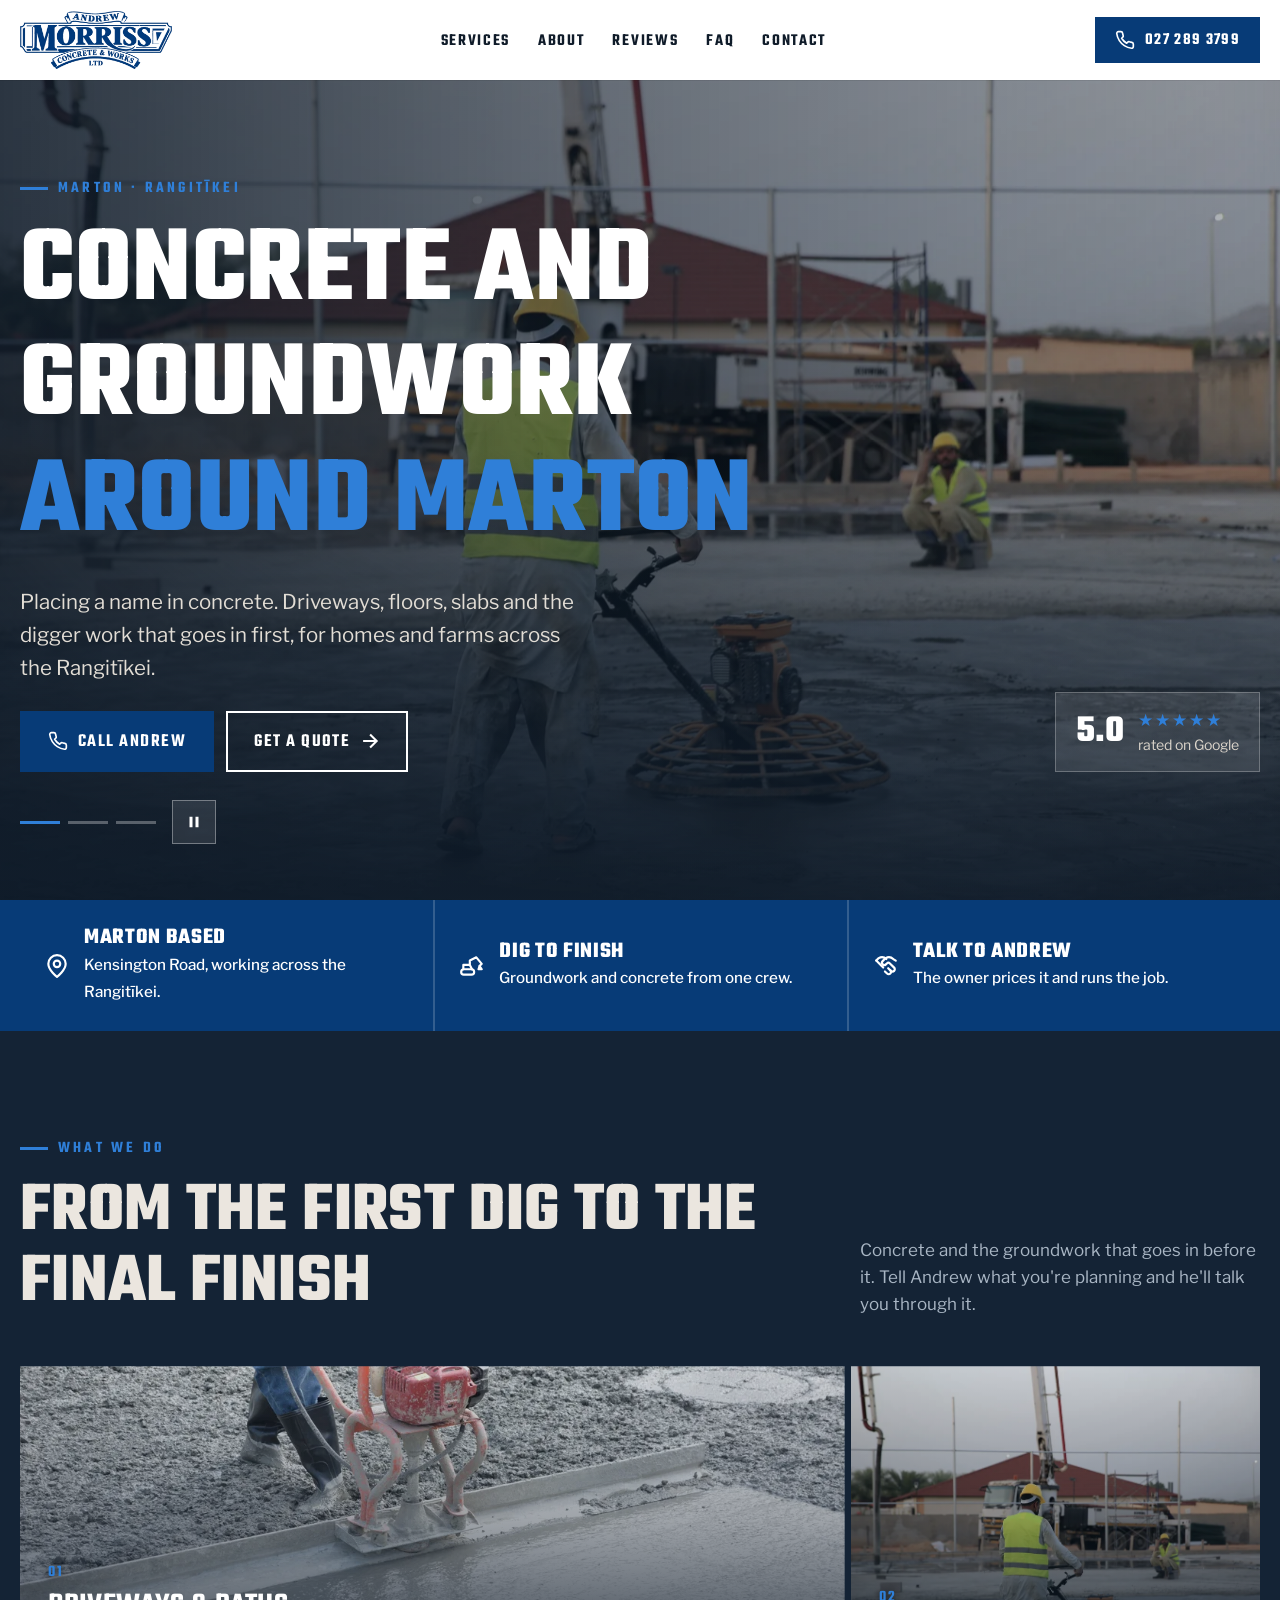
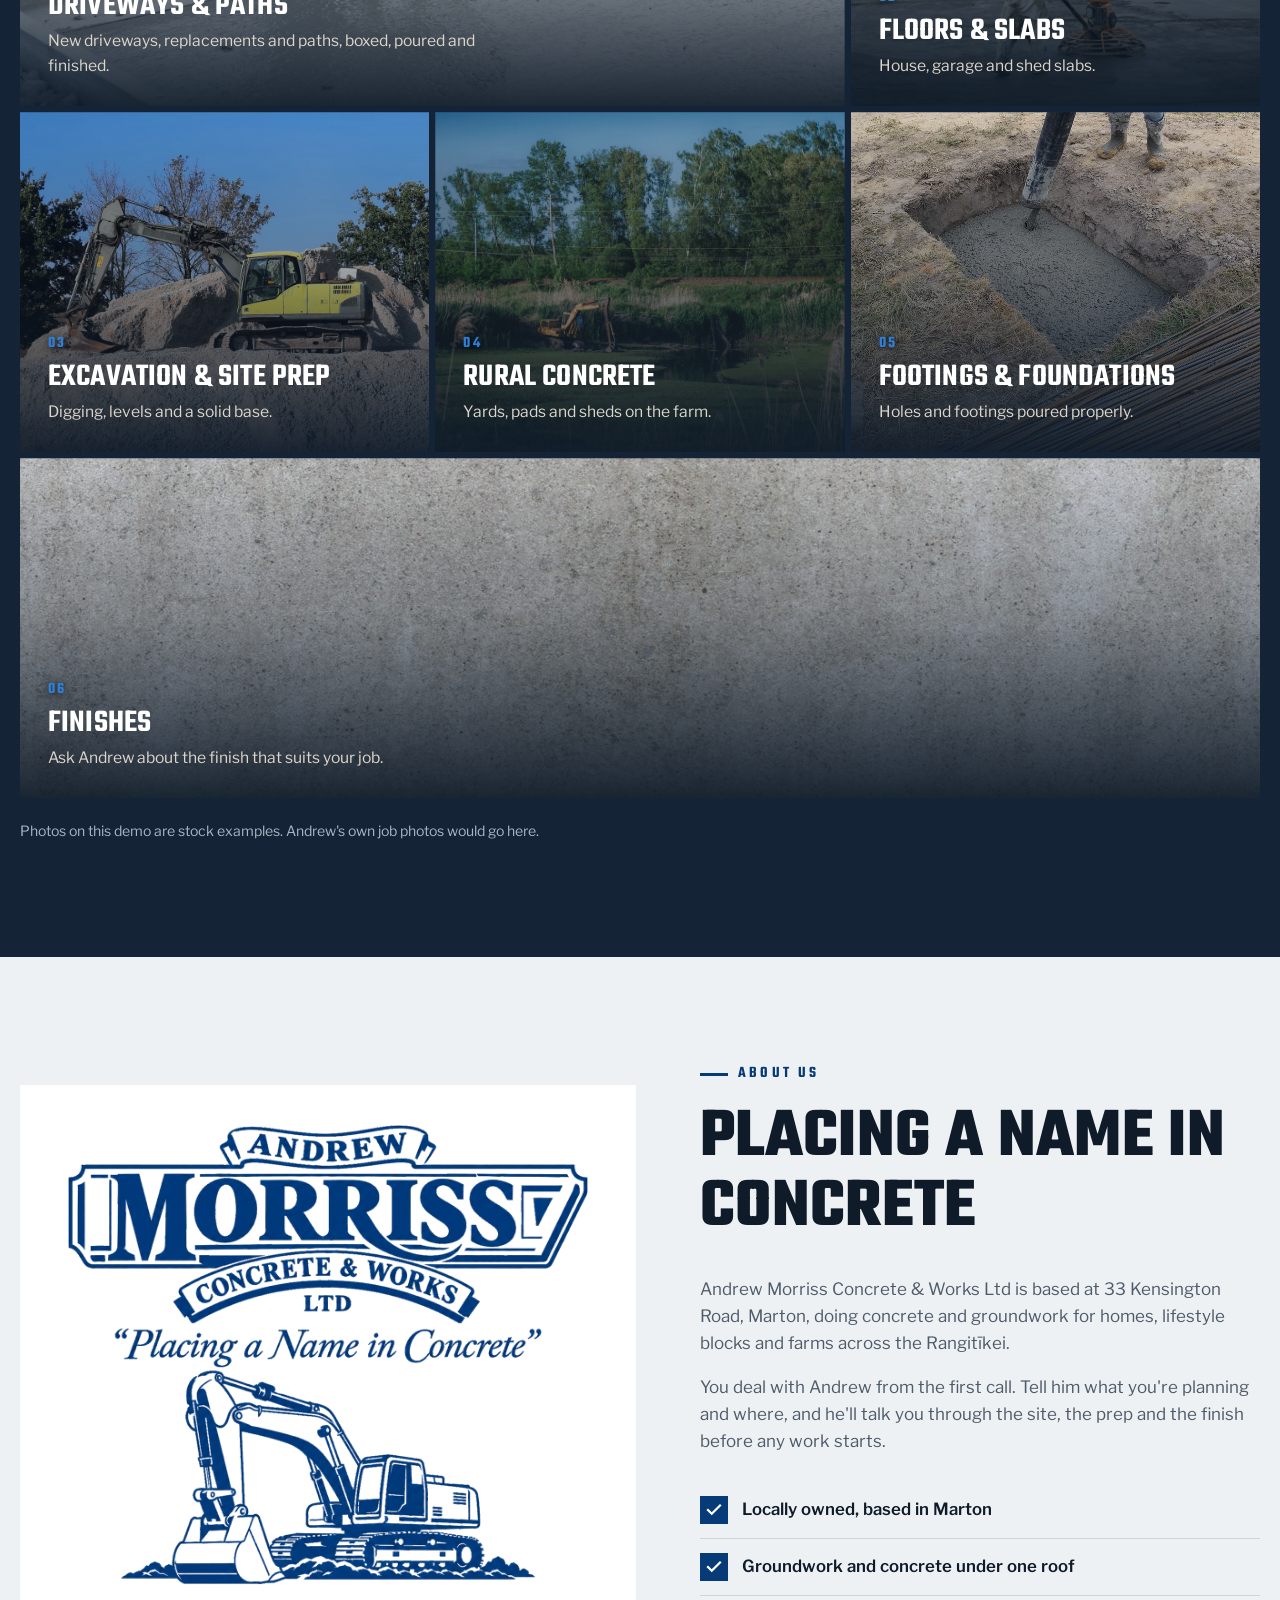
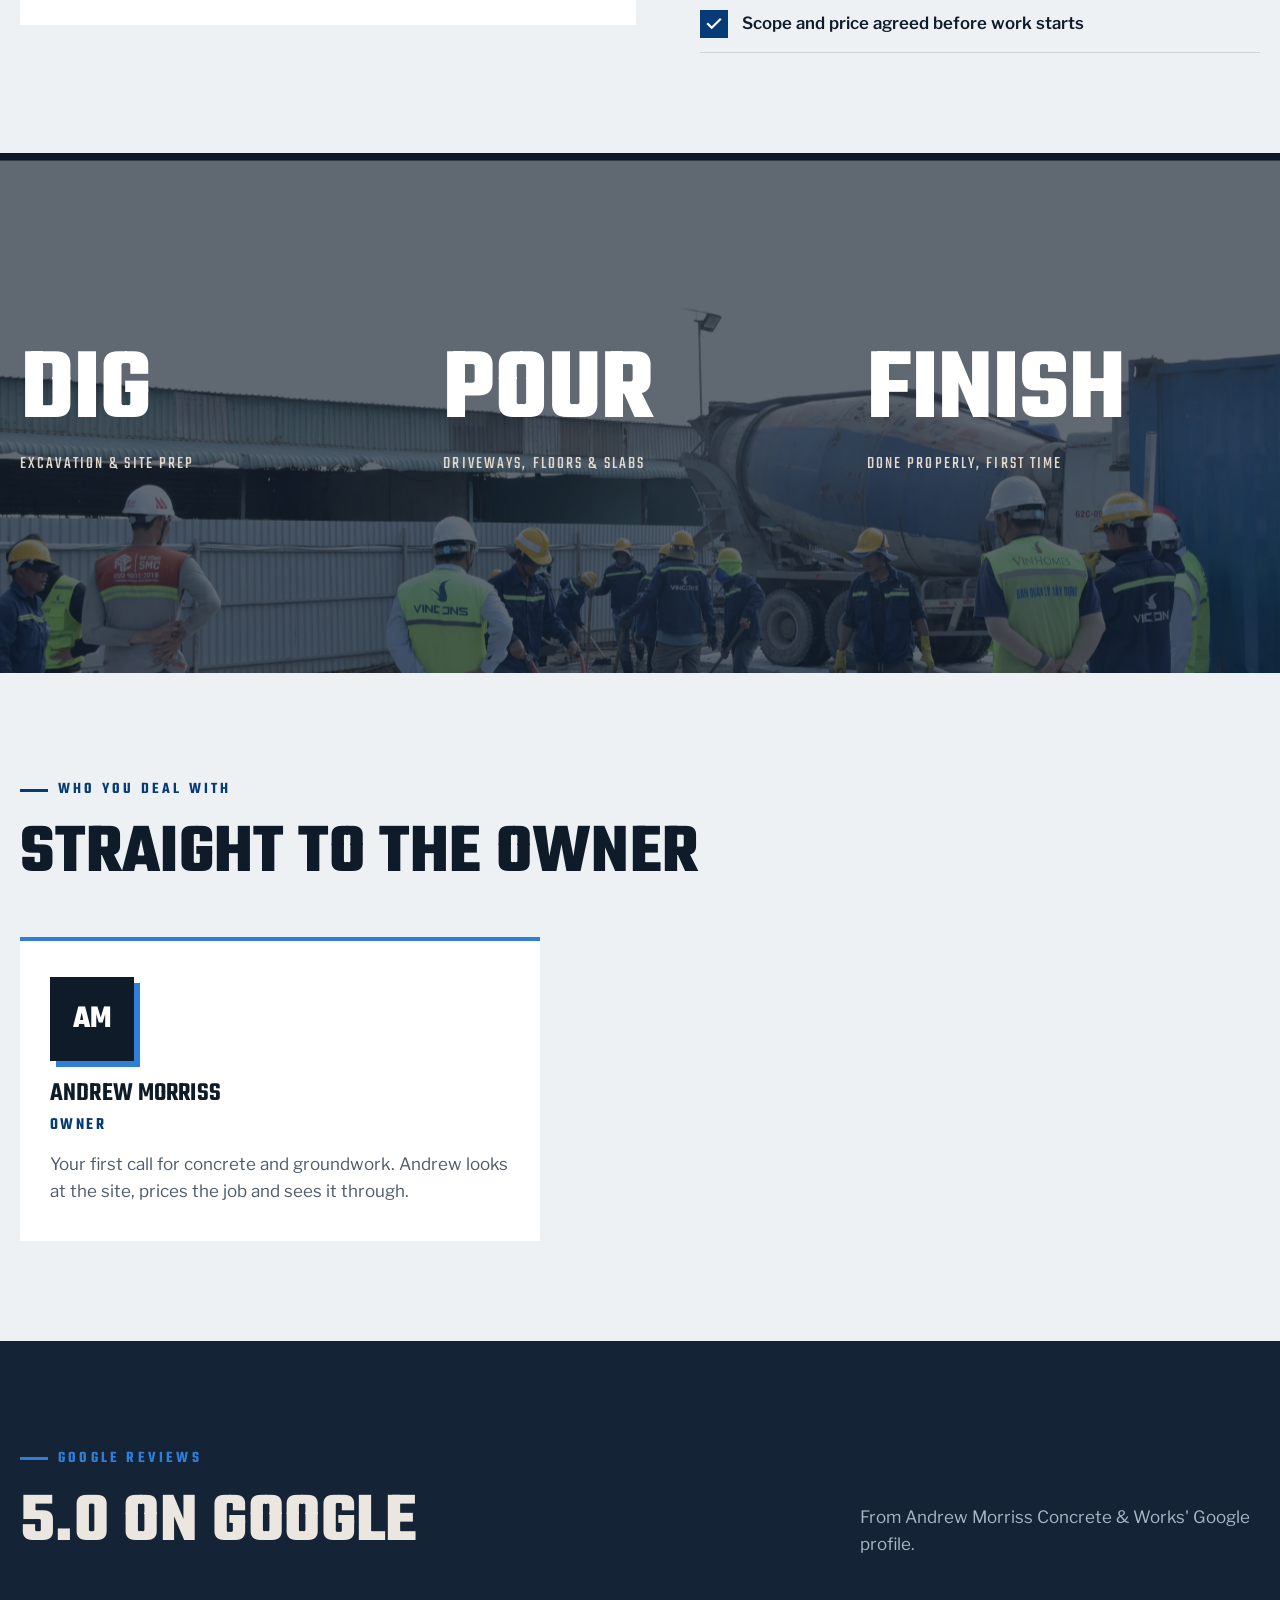
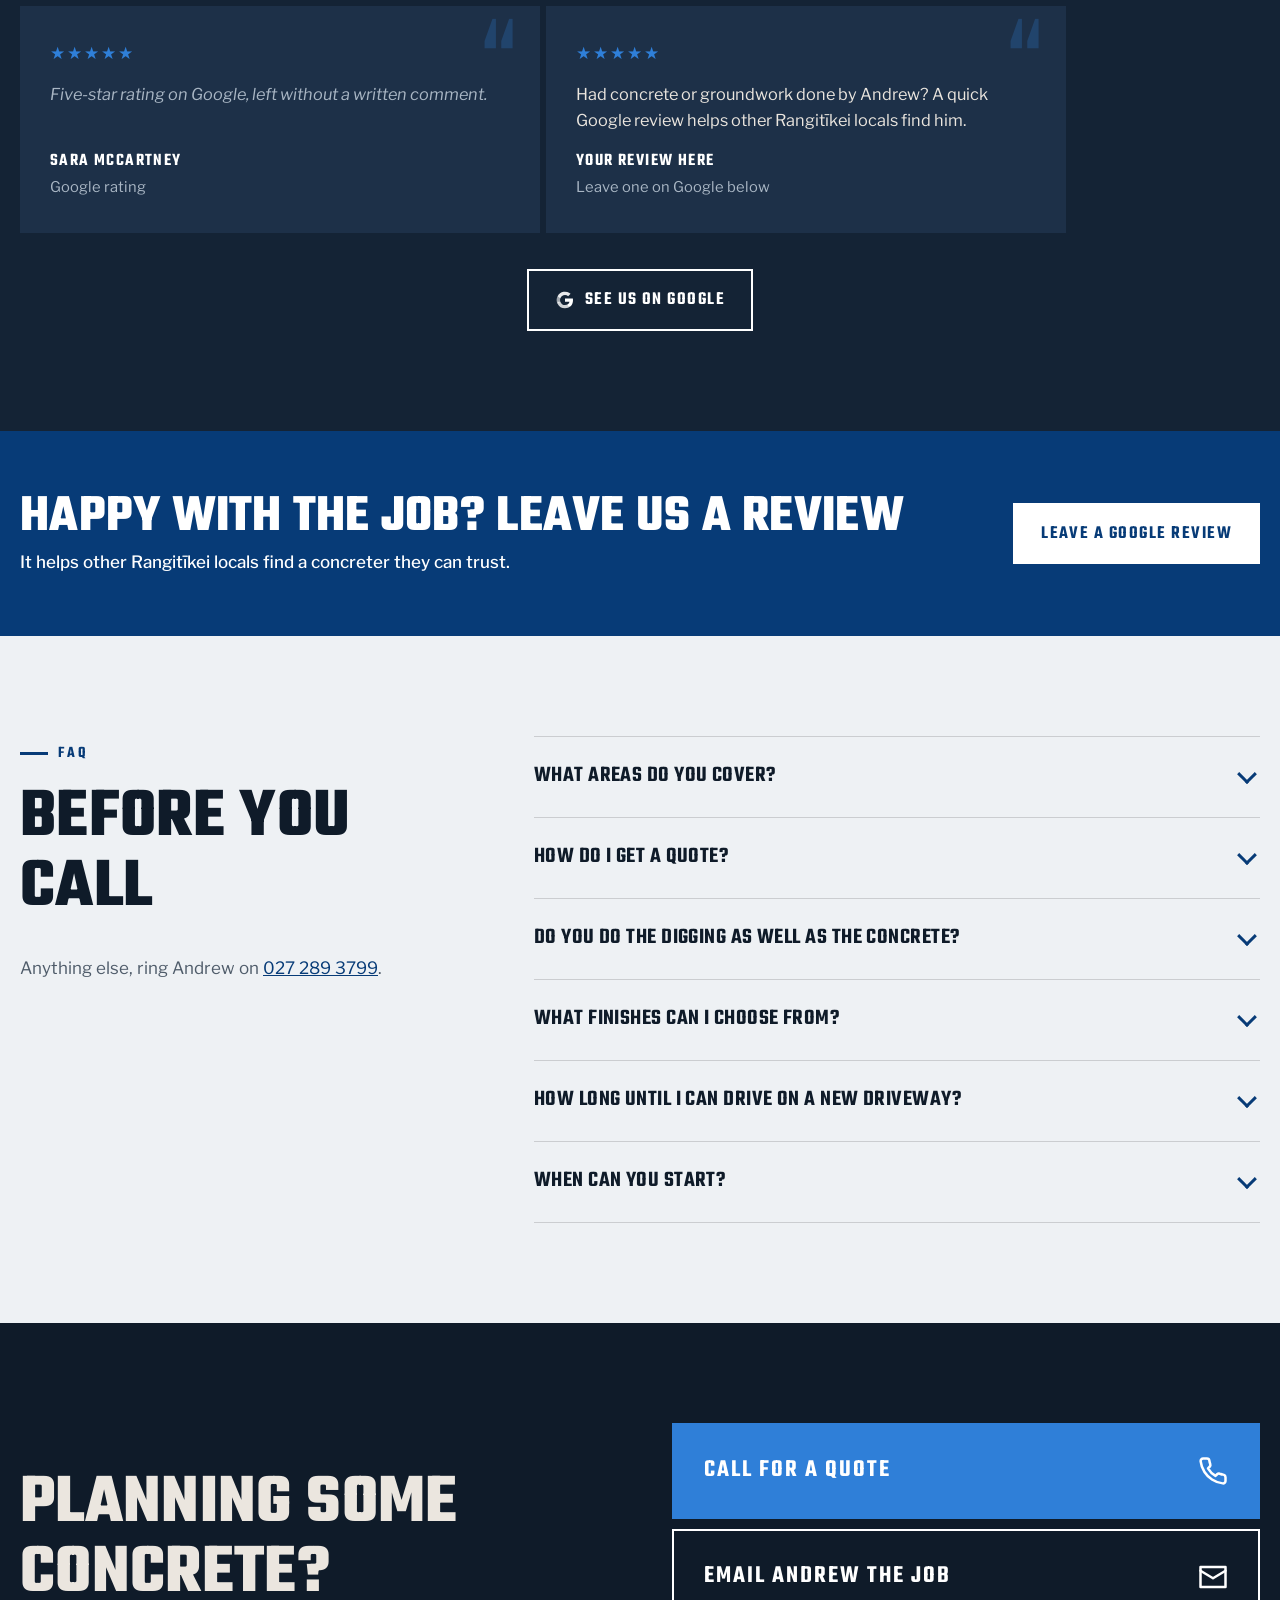
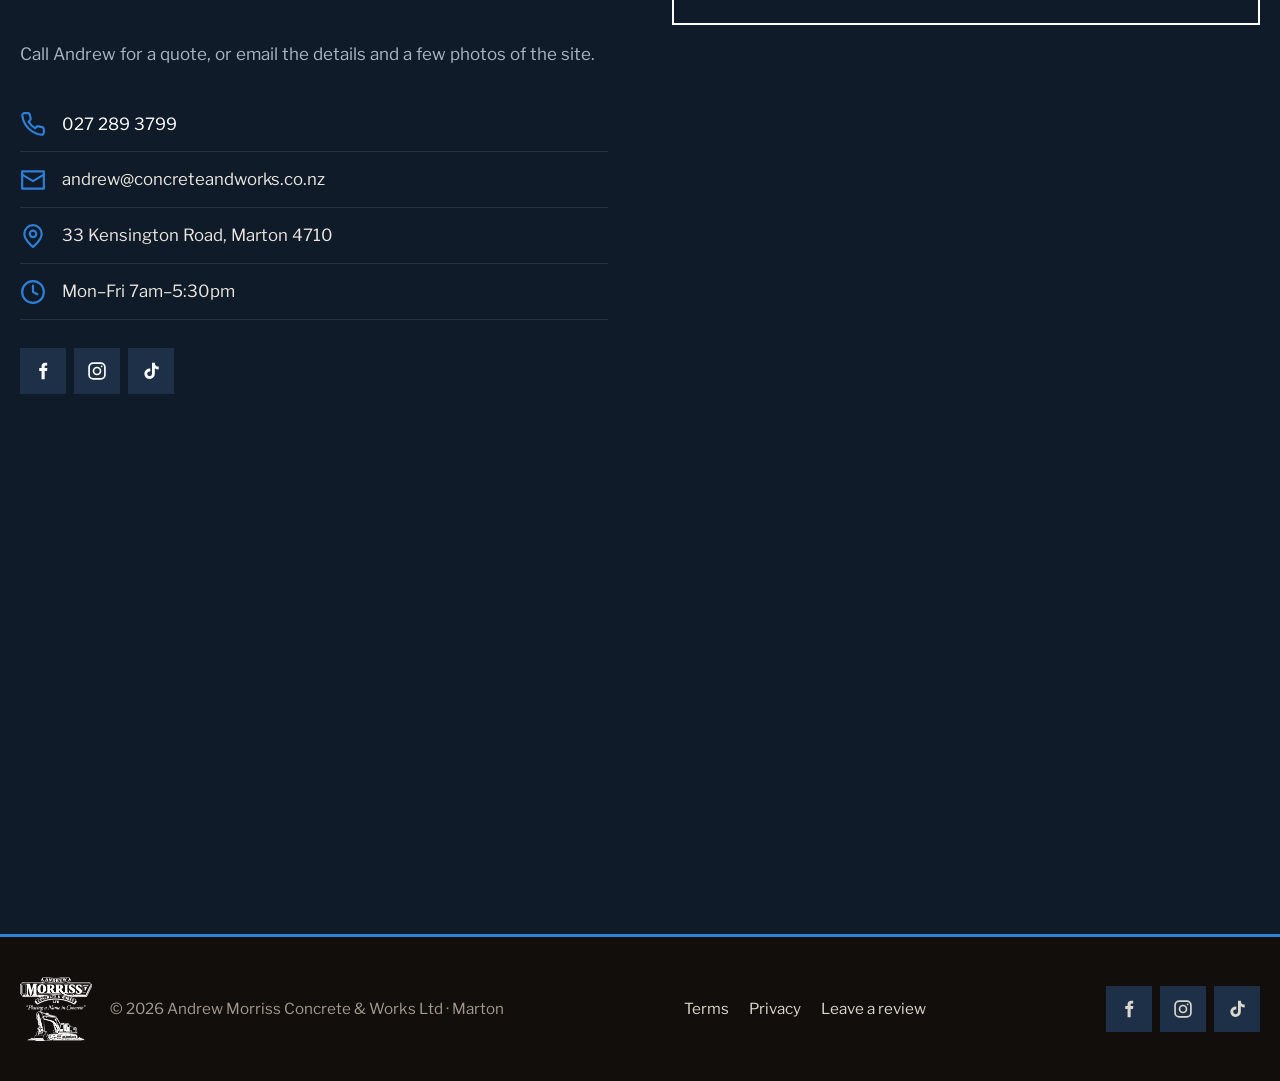
==== commit ece3cdb4: "v2 rebuild: image-led design with the supplied logo, verified Google details (33 Kensington Road), l" ====
--- a/index.html
+++ b/index.html
@@ -1,16 +1,267 @@
-<!doctype html>
-<html lang="en-NZ"><head><meta charset="utf-8"><meta name="viewport" content="width=device-width,initial-scale=1"><meta name="theme-color" content="#073b77"><title>Andrew Morriss Concrete & Works Ltd | Concrete, Marton</title><meta name="description" content="Driveways, concrete floors, landscaping and groundwork in Marton and the Rangitīkei. Talk to Andrew on 027 289 3799 about your project."><meta property="og:title" content="Andrew Morriss Concrete & Works Ltd | Concrete, Marton"><meta property="og:description" content="Driveways, concrete floors, landscaping and groundwork in Marton and the Rangitīkei. Talk to Andrew on 027 289 3799 about your project."><meta property="og:type" content="website"><meta property="og:image" content="/img/andrew-morriss-logo-960.png"><link rel="icon" href="/favicon.png" type="image/png"><link rel="stylesheet" href="styles.css?v=20260911-blue"><script src="site.js" defer></script></head><body id="top"><a class="skip" href="#main">Skip to content</a><header class="header"><div class="wrap nav"><a class="brand" href="index.html"><img class="brand-logo" src="img/andrew-morriss-logo-480.png" srcset="img/andrew-morriss-logo-480.png 480w, img/andrew-morriss-logo-960.png 960w" sizes="(max-width: 767px) 240px, 208px" width="480" height="360" alt="Andrew Morriss Concrete &amp; Works Ltd — Placing a Name in Concrete"><span>ANDREW MORRISS<small>CONCRETE &amp; WORKS LTD</small></span></a><nav id="navigation" aria-label="Main navigation"><a href="index.html#services">What we do</a><a href="index.html#about">About Andrew</a><a href="index.html#gallery">Gallery</a><a href="index.html#contact">Contact</a></nav><a class="nav-call" aria-label="Call Andrew on 027 289 3799" href="tel:+64272893799"><svg viewBox="0 0 24 24" fill="none" stroke="currentColor" stroke-width="1.6" stroke-linecap="round" stroke-linejoin="round" aria-hidden="true"><path d="M8 3H5a2 2 0 0 0-2 2c0 8.8 7.2 16 16 16a2 2 0 0 0 2-2v-3l-5-2-2 2a15 15 0 0 1-6-6l2-2-2-5Z"/></svg><span>027 289 3799</span></a><button class="menu-toggle" aria-controls="navigation" aria-expanded="false" aria-label="Open menu"><span></span><span></span></button></div></header><main id="main">
-<section class="hero" aria-label="Concrete work in Marton">
- <div class="hero-slides" aria-hidden="true"><img class="active" src="img/hero-site.webp" width="1440" height="986" alt="" fetchpriority="high"><img data-src="img/hero-aerial.webp" width="1440" height="1079" alt=""><img data-src="img/hero-digger.webp" width="1440" height="1080" alt=""></div>
- <div class="wrap hero-inner"><div class="hero-copy"><p class="eyebrow light">MARTON &amp; THE RANGITĪKEI</p><h1>Concrete work.<br><span>Marton &amp; beyond.</span></h1><p class="hero-description">Driveways, floors and groundwork for local homes, farms and the spaces in between.</p><div class="actions"><a class="button primary" href="tel:+64272893799">Call Andrew<svg viewBox="0 0 24 24" fill="none" stroke="currentColor" stroke-width="1.6" stroke-linecap="round" stroke-linejoin="round" aria-hidden="true"><path d="M7 17 17 7M7 7h10v10"/></svg></a><a class="button ghost" href="#contact">Discuss your project<svg viewBox="0 0 24 24" fill="none" stroke="currentColor" stroke-width="1.6" stroke-linecap="round" stroke-linejoin="round" aria-hidden="true"><path d="M7 17 17 7M7 7h10v10"/></svg></a></div><a class="hero-review" href="#reviews"><span class="stars" aria-hidden="true">★★★★★</span><span><strong>Example review layout</strong><small>Real Google reviews to be connected</small></span><svg viewBox="0 0 24 24" fill="none" stroke="currentColor" stroke-width="1.6" stroke-linecap="round" stroke-linejoin="round" aria-hidden="true"><path d="M7 17 17 7M7 7h10v10"/></svg></a></div></div>
- <div class="hero-bottom wrap"><span>CONCRETE. GROUNDWORK. LANDSCAPING.</span><div class="slideshow"><span id="slide-number" aria-live="off">01 / 03</span><button id="pause-slides" aria-label="Pause slideshow" aria-pressed="false"><svg viewBox="0 0 24 24" fill="none" stroke="currentColor" stroke-width="1.6" stroke-linecap="round" stroke-linejoin="round" aria-hidden="true"><path d="M9 5v14M15 5v14"/></svg></button></div></div>
-</section>
-<div class="trust"><div class="wrap"><span><svg viewBox="0 0 24 24" fill="none" stroke="currentColor" stroke-width="1.6" stroke-linecap="round" stroke-linejoin="round" aria-hidden="true"><path d="M20 10c0 6-8 11-8 11S4 16 4 10a8 8 0 1 1 16 0Z"/><circle cx="12" cy="10" r="2.5"/></svg>Marton based</span><span><svg viewBox="0 0 24 24" fill="none" stroke="currentColor" stroke-width="1.6" stroke-linecap="round" stroke-linejoin="round" aria-hidden="true"><path d="m5 12 4 4L19 6"/></svg>Residential &amp; rural</span><span><svg viewBox="0 0 24 24" fill="none" stroke="currentColor" stroke-width="1.6" stroke-linecap="round" stroke-linejoin="round" aria-hidden="true"><path d="M8 3H5a2 2 0 0 0-2 2c0 8.8 7.2 16 16 16a2 2 0 0 0 2-2v-3l-5-2-2 2a15 15 0 0 1-6-6l2-2-2-5Z"/></svg>Talk directly with Andrew</span></div></div>
-<section id="services" class="section wrap"><div class="section-heading reveal"><p class="eyebrow">THE WORK STARTS HERE</p><h2>From the first dig<br>to the finished surface.</h2><p>Concrete and the groundwork around it. Tell us what you have in mind, and we’ll talk through the next step.</p></div><div class="services-grid"><article class="service reveal"><a href="#contact" aria-label="Discuss Driveways &amp; paths"><div class="service-image"><img src="img/card-driveway.webp" alt="Concrete path beside a modern home" width="800" height="544" loading="lazy"><svg viewBox="0 0 24 24" fill="none" stroke="currentColor" stroke-width="1.6" stroke-linecap="round" stroke-linejoin="round" aria-hidden="true"><path d="M7 17 17 7M7 7h10v10"/></svg></div><h3>Driveways & paths</h3></a><p>A practical entrance. A clean finish. Talk through new driveways, replacements and paths.</p></article><article class="service reveal"><a href="#contact" aria-label="Discuss Shed &amp; garage floors"><div class="service-image"><img src="img/card-floors.webp" alt="Stock construction photograph of a concrete floor and reinforcement" width="800" height="544" loading="lazy"><svg viewBox="0 0 24 24" fill="none" stroke="currentColor" stroke-width="1.6" stroke-linecap="round" stroke-linejoin="round" aria-hidden="true"><path d="M7 17 17 7M7 7h10v10"/></svg></div><h3>Shed & garage floors</h3></a><p>Concrete slabs for the spaces you put to work, from the home garage to the farm shed.</p></article><article class="service reveal"><a href="#contact" aria-label="Discuss Rural concrete"><div class="service-image"><img src="img/card-aggregate.webp" alt="Stone aggregate used in concrete" width="800" height="544" loading="lazy"><svg viewBox="0 0 24 24" fill="none" stroke="currentColor" stroke-width="1.6" stroke-linecap="round" stroke-linejoin="round" aria-hidden="true"><path d="M7 17 17 7M7 7h10v10"/></svg></div><h3>Rural concrete</h3></a><p>Discuss hard-working concrete areas around the farm, yards and sheds.</p></article><article class="service reveal"><a href="#contact" aria-label="Discuss Landscaping"><div class="service-image"><img src="img/card-landscape.webp" alt="Stock example of a landscaped residential outdoor space" width="800" height="544" loading="lazy"><svg viewBox="0 0 24 24" fill="none" stroke="currentColor" stroke-width="1.6" stroke-linecap="round" stroke-linejoin="round" aria-hidden="true"><path d="M7 17 17 7M7 7h10v10"/></svg></div><h3>Landscaping</h3></a><p>Connect the house and garden with patios, steps and considered outdoor spaces.</p></article><article class="service reveal"><a href="#contact" aria-label="Discuss Excavation &amp; prep"><div class="service-image"><img src="img/card-excavation.webp" alt="Loader working with earth and aggregate" width="800" height="544" loading="lazy"><svg viewBox="0 0 24 24" fill="none" stroke="currentColor" stroke-width="1.6" stroke-linecap="round" stroke-linejoin="round" aria-hidden="true"><path d="M7 17 17 7M7 7h10v10"/></svg></div><h3>Excavation & prep</h3></a><p>The work before the pour: excavation, levels, boxing and a prepared base.</p></article><article class="service reveal"><a href="#contact" aria-label="Discuss Decorative finishes"><div class="service-image"><img src="img/card-aggregate.webp" alt="Close detail of a mixed stone aggregate texture" width="800" height="544" loading="lazy"><svg viewBox="0 0 24 24" fill="none" stroke="currentColor" stroke-width="1.6" stroke-linecap="round" stroke-linejoin="round" aria-hidden="true"><path d="M7 17 17 7M7 7h10v10"/></svg></div><h3>Decorative finishes</h3></a><p>Explore exposed aggregate, colour and finish options to suit the property.</p></article></div><p class="caption">Illustrative stock photography. Ask Andrew about examples relevant to your project.</p></section>
-<section id="about" class="section about"><div class="wrap about-grid"><div class="about-image reveal"><img src="img/about-digger.webp" width="800" height="600" loading="lazy" alt="Excavator preparing earth for construction"><span>BASED IN MARTON</span></div><div class="about-copy reveal"><h2>A local name.<br>A practical approach.</h2><p>Andrew Morriss Concrete &amp; Works is based in Marton, working with homeowners and rural customers across the Rangitīkei.</p><p>Whether you’re planning a new driveway, a shed floor or work around the section, start with a conversation about the site, the finish and what you need it to do.</p><ul class="check-list"><li><svg viewBox="0 0 24 24" fill="none" stroke="currentColor" stroke-width="1.6" stroke-linecap="round" stroke-linejoin="round" aria-hidden="true"><path d="m5 12 4 4L19 6"/></svg>Speak with Andrew about your project</li><li><svg viewBox="0 0 24 24" fill="none" stroke="currentColor" stroke-width="1.6" stroke-linecap="round" stroke-linejoin="round" aria-hidden="true"><path d="m5 12 4 4L19 6"/></svg>Talk through the site and finish options</li><li><svg viewBox="0 0 24 24" fill="none" stroke="currentColor" stroke-width="1.6" stroke-linecap="round" stroke-linejoin="round" aria-hidden="true"><path d="m5 12 4 4L19 6"/></svg>Agree the scope before work begins</li></ul><a class="button text-button" href="#contact">Discuss your project<svg viewBox="0 0 24 24" fill="none" stroke="currentColor" stroke-width="1.6" stroke-linecap="round" stroke-linejoin="round" aria-hidden="true"><path d="M7 17 17 7M7 7h10v10"/></svg></a></div></div></section>
-<section class="section wrap crew"><div class="section-heading reveal"><h2>Meet the people<br>behind the pour.</h2><p>Andrew is your point of contact. Supporting roles below show an example crew for this website concept.</p></div><div class="crew-grid"><article class="crew-card reveal"><div class="avatar">AM</div><h3>Andrew Morriss</h3><p>Owner / operator</p><span>Your first call for concrete and groundwork enquiries.</span></article><article class="crew-card reveal"><div class="avatar">SP</div><h3>Site preparation</h3><p>Example role</p><span>Excavation, levels and preparing the ground before the pour.</span></article><article class="crew-card reveal"><div class="avatar">CF</div><h3>Concrete finishing</h3><p>Example role</p><span>Placing, levelling and finishing the concrete surface.</span></article></div></section>
-<section id="gallery" class="section gallery"><div class="wrap"><div class="section-heading reveal"><h2>Picture the possibilities.</h2><p>Material, preparation and finish. These stock images illustrate the direction; Andrew’s project photos can take their place.</p></div><div class="masonry"><figure class="reveal"><img src="img/card-driveway.webp" width="800" height="544" loading="lazy" alt="Illustrative concrete entrance and path"><figcaption>Entrances &amp; paths</figcaption></figure><figure class="reveal"><img src="img/hero-digger.webp" width="1440" height="1080" loading="lazy" alt="Illustrative excavation machinery at a construction site"><figcaption>The groundwork</figcaption></figure><figure class="reveal"><img src="img/card-aggregate.webp" width="800" height="544" loading="lazy" alt="Illustrative exposed stone aggregate detail"><figcaption>Material &amp; texture</figcaption></figure><figure class="reveal"><img src="img/card-landscape.webp" width="800" height="544" loading="lazy" alt="Illustrative landscaped outdoor area"><figcaption>Outdoor spaces</figcaption></figure></div></div></section>
-<section id="reviews" class="section wrap"><div class="section-heading reveal"><p class="eyebrow">EXAMPLE REVIEWS</p><h2>Good work gets<br>people talking.</h2><p>Sample copy for this demo, not real customer testimonials. Verified Google reviews will replace these before launch.</p></div><div class="reviews-grid"><blockquote class="reveal"><span class="stars" aria-label="Five stars, example">★★★★★</span><p>“A tidy finish on the driveway, with the details talked through before the pour.”</p><footer>Example customer<span>Marton · Illustrative review</span></footer></blockquote><blockquote class="reveal"><span class="stars" aria-label="Five stars, example">★★★★★</span><p>“The shed floor gives us a practical space to get on with the farm work.”</p><footer>Example customer<span>Bulls · Illustrative review</span></footer></blockquote><blockquote class="reveal"><span class="stars" aria-label="Five stars, example">★★★★★</span><p>“From the base to the final finish, it was easy to see the job taking shape.”</p><footer>Example customer<span>Hunterville · Illustrative review</span></footer></blockquote></div><a class="button text-button" href="https://www.google.com/maps/search/?api=1&amp;query=Andrew%20Morriss%20Concrete%20Works%20Marton" target="_blank" rel="noopener">Find us on Google<svg viewBox="0 0 24 24" fill="none" stroke="currentColor" stroke-width="1.6" stroke-linecap="round" stroke-linejoin="round" aria-hidden="true"><path d="M7 17 17 7M7 7h10v10"/></svg></a></section>
-<section class="review-banner"><div class="wrap"><div><h2>Happy with the work?</h2><p>Share your experience with other locals on Google.</p></div><a class="button primary" href="https://www.google.com/maps/search/?api=1&amp;query=Andrew%20Morriss%20Concrete%20Works%20Marton" target="_blank" rel="noopener">Leave a review<svg viewBox="0 0 24 24" fill="none" stroke="currentColor" stroke-width="1.6" stroke-linecap="round" stroke-linejoin="round" aria-hidden="true"><path d="M7 17 17 7M7 7h10v10"/></svg></a></div></section>
-<section id="contact" class="section wrap"><div class="contact-grid"><div class="reveal"><p class="eyebrow">LET’S TALK CONCRETE</p><h2>What have you<br>got planned?</h2><p class="contact-intro">A driveway, a shed or a fresh start outside.<br>Call Andrew and tell him about your project.</p><a class="big-phone" href="tel:+64272893799">027 289 3799<svg viewBox="0 0 24 24" fill="none" stroke="currentColor" stroke-width="1.6" stroke-linecap="round" stroke-linejoin="round" aria-hidden="true"><path d="M7 17 17 7M7 7h10v10"/></svg></a><div class="actions"><a class="button secondary" href="#contact" data-gmail data-user="andrew" data-domain="concreteandworks.co.nz">Email your project<svg viewBox="0 0 24 24" fill="none" stroke="currentColor" stroke-width="1.6" stroke-linecap="round" stroke-linejoin="round" aria-hidden="true"><path d="M7 17 17 7M7 7h10v10"/></svg></a><a class="button text-button" href="https://www.google.com/maps/search/?api=1&amp;query=Andrew%20Morriss%20Concrete%20Works%20Marton">Get directions<svg viewBox="0 0 24 24" fill="none" stroke="currentColor" stroke-width="1.6" stroke-linecap="round" stroke-linejoin="round" aria-hidden="true"><path d="M7 17 17 7M7 7h10v10"/></svg></a></div></div><div class="contact-details reveal"><div><span>BASED AT</span><p>39 Kensington Road<br>Marton 4710</p></div><div><span>WORKING ACROSS</span><p>Marton &amp; the Rangitīkei</p></div><div><span>FOLLOW &amp; FIND US</span><div class="socials"><a href="https://www.facebook.com/search/top?q=Andrew%20Morriss%20Concrete%20Works" target="_blank" rel="noopener" aria-label="Search for Andrew Morriss on Facebook"><svg viewBox="0 0 24 24" fill="currentColor"><path d="M13.5 21v-7h2.4l.5-3h-2.9V9.1c0-.9.3-1.6 1.7-1.6h1.3V4.8c-.6-.1-1.5-.2-2.4-.2-2.4 0-4 1.4-4 4.1V11H7v3h3.1v7h3.4z"/></svg></a><a href="https://www.instagram.com/explore/search/keyword/?q=Andrew%20Morriss%20Concrete" target="_blank" rel="noopener" aria-label="Search for Andrew Morriss on Instagram"><svg viewBox="0 0 24 24" fill="none" stroke="currentColor" stroke-width="2" stroke-linecap="round" stroke-linejoin="round"><rect x="2.5" y="2.5" width="19" height="19" rx="5"/><circle cx="12" cy="12" r="4.2"/><circle cx="17.6" cy="6.4" r="1.1" fill="currentColor" stroke="none"/></svg></a><a href="https://www.tiktok.com/search?q=Andrew%20Morriss%20Concrete" target="_blank" rel="noopener" aria-label="Search for Andrew Morriss on TikTok"><svg viewBox="0 0 24 24" fill="currentColor" aria-hidden="true"><path d="M16 2h-4v13a3 3 0 1 1-3-3v-4a7 7 0 1 0 7 7V8a10 10 0 0 0 6 2V6c-3 0-6-2-6-4Z"/></svg></a></div><small>Social links search for the business.</small></div></div></div><div class="map"><iframe title="Find Andrew Morriss Concrete and Works in Marton" src="https://www.google.com/maps?q=Andrew%20Morriss%20Concrete%20Works%2039%20Kensington%20Road%20Marton&amp;output=embed" loading="lazy" referrerpolicy="no-referrer-when-downgrade" allowfullscreen></iframe><a href="https://www.google.com/maps/search/?api=1&amp;query=Andrew%20Morriss%20Concrete%20Works%20Marton" target="_blank" rel="noopener"><svg viewBox="0 0 24 24" fill="none" stroke="currentColor" stroke-width="1.6" stroke-linecap="round" stroke-linejoin="round" aria-hidden="true"><path d="M20 10c0 6-8 11-8 11S4 16 4 10a8 8 0 1 1 16 0Z"/><circle cx="12" cy="10" r="2.5"/></svg>39 Kensington Road, Marton<svg viewBox="0 0 24 24" fill="none" stroke="currentColor" stroke-width="1.6" stroke-linecap="round" stroke-linejoin="round" aria-hidden="true"><path d="M7 17 17 7M7 7h10v10"/></svg></a></div></section>
-</main><footer><div class="wrap"><div class="footer-top"><a class="brand" href="index.html"><img class="brand-logo" src="img/andrew-morriss-logo-480.png" srcset="img/andrew-morriss-logo-480.png 480w, img/andrew-morriss-logo-960.png 960w" sizes="(max-width: 767px) 240px, 208px" width="480" height="360" alt="Andrew Morriss Concrete &amp; Works Ltd — Placing a Name in Concrete"><span>ANDREW MORRISS<small>CONCRETE &amp; WORKS LTD</small></span></a><p>Concrete, groundwork and outdoor spaces.<br>Based in Marton. Working across Rangitīkei.</p><div class="socials"><a href="https://www.facebook.com/search/top?q=Andrew%20Morriss%20Concrete%20Works" target="_blank" rel="noopener" aria-label="Search for Andrew Morriss on Facebook"><svg viewBox="0 0 24 24" fill="currentColor"><path d="M13.5 21v-7h2.4l.5-3h-2.9V9.1c0-.9.3-1.6 1.7-1.6h1.3V4.8c-.6-.1-1.5-.2-2.4-.2-2.4 0-4 1.4-4 4.1V11H7v3h3.1v7h3.4z"/></svg></a><a href="https://www.instagram.com/explore/search/keyword/?q=Andrew%20Morriss%20Concrete" target="_blank" rel="noopener" aria-label="Search for Andrew Morriss on Instagram"><svg viewBox="0 0 24 24" fill="none" stroke="currentColor" stroke-width="2" stroke-linecap="round" stroke-linejoin="round"><rect x="2.5" y="2.5" width="19" height="19" rx="5"/><circle cx="12" cy="12" r="4.2"/><circle cx="17.6" cy="6.4" r="1.1" fill="currentColor" stroke="none"/></svg></a><a href="https://www.tiktok.com/search?q=Andrew%20Morriss%20Concrete" target="_blank" rel="noopener" aria-label="Search for Andrew Morriss on TikTok"><svg viewBox="0 0 24 24" fill="currentColor" aria-hidden="true"><path d="M16 2h-4v13a3 3 0 1 1-3-3v-4a7 7 0 1 0 7 7V8a10 10 0 0 0 6 2V6c-3 0-6-2-6-4Z"/></svg></a></div></div><div class="footer-bottom"><span>© <span data-year>2026</span> Andrew Morriss Concrete &amp; Works Ltd</span><div><a href="terms.html">Terms</a><a href="privacy.html">Privacy</a><a href="index.html#top">Back to top ↑</a></div></div><p class="demo-note">Website concept. Stock imagery and clearly labelled example reviews are used for demonstration.</p></div></footer></body></html>+<!DOCTYPE html>
+<html lang="en-NZ">
+<head>
+<meta charset="utf-8">
+<meta name="viewport" content="width=device-width, initial-scale=1">
+<meta name="robots" content="noindex">
+<title>Andrew Morriss Concrete &amp; Works | Concrete &amp; Groundwork, Marton</title>
+<meta name="description" content="Concrete and groundwork from Marton across the Rangitīkei: driveways, floors and slabs, rural concrete and digger work. Call Andrew on 027 289 3799.">
+<meta property="og:title" content="Andrew Morriss Concrete &amp; Works | Marton">
+<meta property="og:description" content="Placing a name in concrete. Concrete and groundwork across Marton and the Rangitīkei.">
+<meta property="og:image" content="https://andrew-morriss-concrete-works-ltd-d.vercel.app/img/og-image.jpg">
+<meta property="og:image:width" content="1200">
+<meta property="og:image:height" content="630">
+<meta property="og:type" content="website">
+<link rel="icon" href="img/favicon.png" type="image/png">
+<link rel="apple-touch-icon" href="img/apple-touch-icon.png">
+<link rel="preconnect" href="https://fonts.googleapis.com">
+<link rel="preconnect" href="https://fonts.gstatic.com" crossorigin>
+<link href="https://fonts.googleapis.com/css2?family=Teko:wght@500;600;700&family=Libre+Franklin:wght@400;500;600;700&display=swap" rel="stylesheet">
+<link rel="preload" as="image" href="img/hero-1-1920.webp" imagesrcset="img/hero-1-1080.webp 1080w, img/hero-1-1920.webp 1920w, img/hero-1-3840.webp 3840w" imagesizes="100vw">
+<script>document.documentElement.classList.add('js')</script>
+<link rel="stylesheet" href="style.css">
+</head>
+<body>
+
+<svg width="0" height="0" style="position:absolute" aria-hidden="true">
+  <symbol id="i-phone" viewBox="0 0 24 24" fill="none" stroke="currentColor" stroke-width="2" stroke-linecap="round" stroke-linejoin="round"><path d="M22 16.9v3a2 2 0 0 1-2.2 2 19.8 19.8 0 0 1-8.6-3.1 19.5 19.5 0 0 1-6-6A19.8 19.8 0 0 1 2.1 4.2 2 2 0 0 1 4.1 2h3a2 2 0 0 1 2 1.7c.1 1 .4 1.9.7 2.8a2 2 0 0 1-.5 2.1L8 9.9a16 16 0 0 0 6 6l1.3-1.3a2 2 0 0 1 2.1-.4c.9.3 1.8.6 2.8.7a2 2 0 0 1 1.7 2z"/></symbol>
+  <symbol id="i-mail" viewBox="0 0 24 24" fill="none" stroke="currentColor" stroke-width="2" stroke-linecap="round" stroke-linejoin="round"><rect x="2" y="4" width="20" height="16"/><path d="m22 7-10 6L2 7"/></symbol>
+  <symbol id="i-pin" viewBox="0 0 24 24" fill="none" stroke="currentColor" stroke-width="2" stroke-linecap="round" stroke-linejoin="round"><path d="M20 10c0 6-8 12-8 12s-8-6-8-12a8 8 0 0 1 16 0z"/><circle cx="12" cy="10" r="3"/></symbol>
+  <symbol id="i-clock" viewBox="0 0 24 24" fill="none" stroke="currentColor" stroke-width="2" stroke-linecap="round" stroke-linejoin="round"><circle cx="12" cy="12" r="10"/><path d="M12 6v6l4 2"/></symbol>
+  <symbol id="i-check" viewBox="0 0 24 24" fill="none" stroke="currentColor" stroke-width="3" stroke-linecap="square"><path d="M20 6 9 17l-5-5"/></symbol>
+  <symbol id="i-arrow" viewBox="0 0 24 24" fill="none" stroke="currentColor" stroke-width="2.5" stroke-linecap="square"><path d="M5 12h14M13 5l7 7-7 7"/></symbol>
+  <symbol id="i-truck" viewBox="0 0 24 24" fill="none" stroke="currentColor" stroke-width="2" stroke-linecap="round" stroke-linejoin="round"><path d="M1 5h13v10H1zM14 9h4l3 3v3h-7"/><circle cx="5.5" cy="17.5" r="2"/><circle cx="17.5" cy="17.5" r="2"/></symbol>
+  <symbol id="i-digger" viewBox="0 0 24 24" fill="none" stroke="currentColor" stroke-width="2" stroke-linecap="round" stroke-linejoin="round"><rect x="2" y="15" width="12" height="5" rx="2.5"/><path d="M4 15v-4h6l2 4M10 11V7l6-3 5 6-2 2"/><path d="m19 12-1 3h3z"/></symbol>
+  <symbol id="i-handshake" viewBox="0 0 24 24" fill="none" stroke="currentColor" stroke-width="2" stroke-linecap="round" stroke-linejoin="round"><path d="M11 17l2 2a1 1 0 1 0 3-3"/><path d="m14 14 2.5 2.5a1 1 0 1 0 3-3l-3.9-3.9a2 2 0 0 0-2.8 0l-.9.9a1 1 0 1 1-3-3l2.8-2.8a5.8 5.8 0 0 1 7 .9L21 7"/><path d="m3 7 2.3-2.3a5.8 5.8 0 0 1 7 .9"/><path d="M3 7l6.4 6.4M7 11l2 2"/></symbol>
+  <symbol id="i-play" viewBox="0 0 24 24" fill="currentColor"><path d="M8 5v14l11-7z"/></symbol>
+  <symbol id="i-pause" viewBox="0 0 24 24" fill="currentColor"><path d="M6 5h4v14H6zM14 5h4v14h-4z"/></symbol>
+  <symbol id="i-google" viewBox="0 0 24 24" fill="currentColor"><path d="M21.6 12.2c0-.7-.1-1.4-.2-2H12v3.8h5.4a4.6 4.6 0 0 1-2 3v2.5h3.2c1.9-1.7 3-4.3 3-7.3z"/><path d="M12 22c2.7 0 5-.9 6.6-2.4l-3.2-2.5c-.9.6-2 1-3.4 1-2.6 0-4.8-1.8-5.6-4.1H3.1v2.6A10 10 0 0 0 12 22z" opacity=".8"/><path d="M6.4 14c-.2-.6-.3-1.3-.3-2s.1-1.4.3-2V7.4H3.1a10 10 0 0 0 0 9.2z" opacity=".6"/><path d="M12 6c1.5 0 2.8.5 3.8 1.5l2.9-2.9A10 10 0 0 0 3.1 7.4L6.4 10C7.2 7.7 9.4 6 12 6z" opacity=".9"/></symbol>
+  <symbol id="i-fb" viewBox="0 0 24 24" fill="currentColor"><path d="M14 8.5V6.8c0-.8.2-1.3 1.4-1.3H17V2.2c-.3 0-1.3-.1-2.5-.1-2.5 0-4.2 1.5-4.2 4.3v2.1H7.5V12h2.8v10H14V12h2.8l.4-3.5z"/></symbol>
+  <symbol id="i-ig" viewBox="0 0 24 24" fill="none" stroke="currentColor" stroke-width="2"><rect x="2.5" y="2.5" width="19" height="19" rx="5"/><circle cx="12" cy="12" r="4.2"/><circle cx="17.6" cy="6.4" r="1.1" fill="currentColor" stroke="none"/></symbol>
+  <symbol id="i-tt" viewBox="0 0 24 24" fill="currentColor"><path d="M16.6 2h-3.4v13.4a2.9 2.9 0 1 1-2.9-2.9c.3 0 .6 0 .9.1V9.1a6.3 6.3 0 1 0 5.4 6.3V8.6a8 8 0 0 0 4.6 1.5V6.7a4.7 4.7 0 0 1-4.6-4.7z"/></symbol>
+</svg>
+
+<a class="skip" href="#services">Skip to content</a>
+
+<!-- 1. NAV -->
+<header class="nav" id="nav">
+  <div class="wrap">
+    <a href="#top" class="logo" aria-label="Andrew Morriss Concrete &amp; Works, back to top"><img src="img/logo-wordmark.png" alt="Andrew Morriss Concrete &amp; Works Ltd" width="1144" height="437"></a>
+    <ul class="nav-links" id="navLinks">
+      <li><a href="#services">Services</a></li>
+      <li><a href="#about">About</a></li>
+      <li><a href="#reviews">Reviews</a></li>
+      <li><a href="#faq">FAQ</a></li>
+      <li><a href="#contact">Contact</a></li>
+    </ul>
+    <div class="nav-right">
+      <a class="btn btn-primary nav-call" href="tel:+64272893799"><svg class="icon" aria-hidden="true"><use href="#i-phone"/></svg><span class="label">027 289 3799</span><span class="sr">Call 027 289 3799</span></a>
+      <button class="burger" id="burger" aria-label="Open menu" aria-expanded="false" aria-controls="navLinks">
+        <svg viewBox="0 0 24 24" fill="none" stroke="currentColor" stroke-width="2.4" stroke-linecap="square" aria-hidden="true"><path d="M3 6h18M3 12h18M3 18h18"/></svg>
+      </button>
+    </div>
+  </div>
+</header>
+
+<main id="top">
+
+<!-- 2. HERO -->
+<section class="hero" aria-label="Introduction">
+  <div class="hero-slides" id="heroSlides">
+    <img class="active" src="img/hero-1-1920.webp" srcset="img/hero-1-1080.webp 1080w, img/hero-1-1920.webp 1920w, img/hero-1-3840.webp 3840w" sizes="100vw" alt="A concrete floor being power-floated after the pour (stock photo)" width="1920" height="1280" fetchpriority="high">
+    <img src="img/hero-2-1920.webp" srcset="img/hero-2-1080.webp 1080w, img/hero-2-1920.webp 1920w, img/hero-2-3840.webp 3840w" sizes="100vw" alt="An excavator working a pile of fill (stock photo)" width="1920" height="1440" loading="lazy">
+    <img src="img/hero-3-1920.webp" srcset="img/hero-3-1080.webp 1080w, img/hero-3-1920.webp 1920w, img/hero-3-3840.webp 3840w" sizes="100vw" alt="Fresh concrete being screeded level between boxing (stock photo)" width="1920" height="1280" loading="lazy">
+  </div>
+  <div class="wrap">
+    <span class="eyebrow hero-fade">Marton · Rangitīkei</span>
+    <h1>
+      <span class="line"><span>Concrete and</span></span>
+      <span class="line"><span>groundwork</span></span>
+      <span class="line"><span class="hl">around Marton</span></span>
+    </h1>
+    <div class="hero-bottom hero-fade">
+      <div>
+        <p class="lead">Placing a name in concrete. Driveways, floors, slabs and the digger work that goes in first, for homes and farms across the Rangitīkei.</p>
+        <div class="hero-ctas">
+          <a class="btn btn-primary" href="tel:+64272893799"><svg class="icon" aria-hidden="true"><use href="#i-phone"/></svg>Call Andrew</a>
+          <a class="btn btn-ghost" href="#contact">Get a quote <svg class="icon" aria-hidden="true"><use href="#i-arrow"/></svg></a>
+        </div>
+      </div>
+      <a class="rating" href="https://maps.google.com/?cid=3403071873945473252" target="_blank" rel="noopener" aria-label="Rated 5.0 on Google, opens the Google listing">
+        <span class="num">5.0</span>
+        <span><span class="stars" aria-hidden="true">★★★★★</span><small>rated on Google</small></span>
+      </a>
+    </div>
+    <div class="hero-controls hero-fade">
+      <div class="slide-dots" id="dots" aria-hidden="true"><span class="on"></span><span></span><span></span></div>
+      <button class="slide-toggle" id="slideToggle" type="button" aria-pressed="false" aria-label="Pause slideshow"><svg class="i-pause" aria-hidden="true"><use href="#i-pause"/></svg><svg class="i-play" aria-hidden="true"><use href="#i-play"/></svg></button>
+    </div>
+  </div>
+</section>
+
+<!-- 3. TRUST STRIP -->
+<section class="trust" aria-label="Why Andrew Morriss">
+  <div class="wrap trust-grid">
+    <div class="trust-item"><svg class="icon" aria-hidden="true"><use href="#i-pin"/></svg><div><strong>Marton based</strong><span>Kensington Road, working across the Rangitīkei.</span></div></div>
+    <div class="trust-item"><svg class="icon" aria-hidden="true"><use href="#i-digger"/></svg><div><strong>Dig to finish</strong><span>Groundwork and concrete from one crew.</span></div></div>
+    <div class="trust-item"><svg class="icon" aria-hidden="true"><use href="#i-handshake"/></svg><div><strong>Talk to Andrew</strong><span>The owner prices it and runs the job.</span></div></div>
+  </div>
+</section>
+
+<!-- 4. SERVICES -->
+<section id="services" class="band-dark">
+  <div class="wrap">
+    <div class="section-head">
+      <div><span class="eyebrow reveal">What we do</span><h2 class="reveal">From the first dig to the final finish</h2></div>
+      <p class="muted reveal">Concrete and the groundwork that goes in before it. Tell Andrew what you're planning and he'll talk you through it.</p>
+    </div>
+    <div class="tiles">
+      <a href="#contact" class="tile wide wipe"><img src="img/t-slab-1920.webp" srcset="img/t-slab-1080.webp 1080w, img/t-slab-1920.webp 1920w" sizes="(max-width:600px) 100vw, 66vw" alt="Concrete being screeded level (stock photo)" width="1920" height="1280" loading="lazy"><div class="tile-body"><span class="num">01</span><h3>Driveways &amp; paths</h3><p>New driveways, replacements and paths, boxed, poured and finished.</p></div></a>
+      <a href="#contact" class="tile wipe"><img src="img/t-floor-1920.webp" srcset="img/t-floor-1080.webp 1080w, img/t-floor-1920.webp 1920w" sizes="(max-width:600px) 100vw, 33vw" alt="A floor being power-floated (stock photo)" width="1920" height="1280" loading="lazy"><div class="tile-body"><span class="num">02</span><h3>Floors &amp; slabs</h3><p>House, garage and shed slabs.</p></div></a>
+      <a href="#contact" class="tile wipe"><img src="img/t-dig-1920.webp" srcset="img/t-dig-1080.webp 1080w, img/t-dig-1920.webp 1920w" sizes="(max-width:600px) 100vw, 33vw" alt="An excavator at work (stock photo)" width="1920" height="1440" loading="lazy"><div class="tile-body"><span class="num">03</span><h3>Excavation &amp; site prep</h3><p>Digging, levels and a solid base.</p></div></a>
+      <a href="#contact" class="tile wipe"><img src="img/t-rural-1920.webp" srcset="img/t-rural-1080.webp 1080w, img/t-rural-1920.webp 1920w" sizes="(max-width:600px) 100vw, 33vw" alt="A digger working in open country (stock photo)" width="1920" height="1280" loading="lazy"><div class="tile-body"><span class="num">04</span><h3>Rural concrete</h3><p>Yards, pads and sheds on the farm.</p></div></a>
+      <a href="#contact" class="tile wipe"><img src="img/t-footing-1920.webp" srcset="img/t-footing-1080.webp 1080w, img/t-footing-1920.webp 1920w" sizes="(max-width:600px) 100vw, 33vw" alt="Concrete pumped into a footing (stock photo)" width="1440" height="1920" loading="lazy"><div class="tile-body"><span class="num">05</span><h3>Footings &amp; foundations</h3><p>Holes and footings poured properly.</p></div></a>
+      <a href="#contact" class="tile full wipe"><img src="img/t-texture-1920.webp" srcset="img/t-texture-1080.webp 1080w, img/t-texture-1920.webp 1920w" sizes="100vw" alt="Smooth finished concrete surface (stock photo)" width="1920" height="1920" loading="lazy"><div class="tile-body"><span class="num">06</span><h3>Finishes</h3><p>Ask Andrew about the finish that suits your job.</p></div></a>
+    </div>
+    <p class="muted note reveal">Photos on this demo are stock examples. Andrew's own job photos would go here.</p>
+  </div>
+</section>
+
+<!-- 5. ABOUT -->
+<section id="about" class="band-light">
+  <div class="wrap about-grid">
+    <div class="about-img logo-panel wipe-up">
+      <img src="img/logo-full.png" alt="Andrew Morriss Concrete &amp; Works Ltd logo with the tagline Placing a Name in Concrete" width="1144" height="1012" loading="lazy">
+    </div>
+    <div>
+      <span class="eyebrow reveal">About us</span>
+      <h2 class="reveal">Placing a name in concrete</h2>
+      <p class="muted reveal">Andrew Morriss Concrete &amp; Works Ltd is based at 33 Kensington Road, Marton, doing concrete and groundwork for homes, lifestyle blocks and farms across the Rangitīkei.</p>
+      <p class="muted reveal">You deal with Andrew from the first call. Tell him what you're planning and where, and he'll talk you through the site, the prep and the finish before any work starts.</p>
+      <ul class="checklist reveal">
+        <li><svg class="icon" aria-hidden="true"><use href="#i-check"/></svg>Locally owned, based in Marton</li>
+        <li><svg class="icon" aria-hidden="true"><use href="#i-check"/></svg>Groundwork and concrete under one roof</li>
+        <li><svg class="icon" aria-hidden="true"><use href="#i-check"/></svg>Scope and price agreed before work starts</li>
+      </ul>
+    </div>
+  </div>
+</section>
+
+<!-- STATS BAND -->
+<section class="parallax" aria-label="At a glance">
+  <div class="bg" id="parallaxBg"></div>
+  <div class="wrap">
+    <div class="stats">
+      <div class="stat reveal"><div class="n">Dig</div><p>Excavation &amp; site prep</p></div>
+      <div class="stat reveal"><div class="n">Pour</div><p>Driveways, floors &amp; slabs</p></div>
+      <div class="stat reveal"><div class="n">Finish</div><p>Done properly, first time</p></div>
+    </div>
+  </div>
+</section>
+
+<!-- 6. TEAM -->
+<section id="team" class="band-light">
+  <div class="wrap">
+    <div class="section-head">
+      <div><span class="eyebrow reveal">Who you deal with</span><h2 class="reveal">Straight to the owner</h2></div>
+    </div>
+    <div class="team-grid">
+      <div class="team-card reveal"><div class="avatar">AM</div><h3>Andrew Morriss</h3><p class="role">Owner</p><p>Your first call for concrete and groundwork. Andrew looks at the site, prices the job and sees it through.</p></div>
+    </div>
+  </div>
+</section>
+
+<!-- 7. REVIEWS -->
+<section id="reviews" class="band-dark">
+  <div class="wrap">
+    <div class="section-head">
+      <div><span class="eyebrow reveal">Google reviews</span><h2 class="reveal">5.0 on Google</h2></div>
+      <p class="muted reveal">From Andrew Morriss Concrete &amp; Works' Google profile.</p>
+    </div>
+    <div class="reviews-grid two">
+      <article class="review reveal"><div class="stars" aria-label="5 out of 5 stars">★★★★★</div><p class="rating-only">Five-star rating on Google, left without a written comment.</p><footer><strong>Sara McCartney</strong>Google rating</footer></article>
+      <article class="review reveal"><div class="stars" aria-hidden="true">★★★★★</div><p>Had concrete or groundwork done by Andrew? A quick Google review helps other Rangitīkei locals find him.</p><footer><strong>Your review here</strong>Leave one on Google below</footer></article>
+    </div>
+    <div class="center reveal"><a class="btn btn-ghost" href="https://maps.google.com/?cid=3403071873945473252" target="_blank" rel="noopener"><svg class="icon" aria-hidden="true"><use href="#i-google"/></svg>See us on Google</a></div>
+  </div>
+</section>
+
+<!-- 8. LEAVE A REVIEW -->
+<section class="review-banner" aria-label="Leave a review">
+  <div class="wrap">
+    <div><h2>Happy with the job? Leave us a review</h2><p>It helps other Rangitīkei locals find a concreter they can trust.</p></div>
+    <a class="btn" href="https://search.google.com/local/writereview?placeid=ChIJ86XpK9s7QG0R5JCkz9YjOi8" target="_blank" rel="noopener">Leave a Google review</a>
+  </div>
+</section>
+
+<!-- 9. FAQ -->
+<section id="faq" class="band-light">
+  <div class="wrap faq-grid">
+    <div><span class="eyebrow reveal">FAQ</span><h2 class="reveal">Before you call</h2><p class="muted reveal">Anything else, ring Andrew on <a href="tel:+64272893799">027 289 3799</a>.</p></div>
+    <div class="faq-list reveal">
+      <details><summary>What areas do you cover?</summary><p>We're based in Marton and work across the Rangitīkei. If your job's further afield, give Andrew a ring and ask.</p></details>
+      <details><summary>How do I get a quote?</summary><p>Call or email with what you're planning, roughly how big it is and where it is. A few photos of the site help. Andrew will come back to you to talk it through.</p></details>
+      <details><summary>Do you do the digging as well as the concrete?</summary><p>Yes. Excavation and site prep go in before the pour, so the whole job can be handled together. Ask Andrew what your site needs.</p></details>
+      <details><summary>What finishes can I choose from?</summary><p>That depends on the job and how the concrete will be used. Ask Andrew about the options when he prices it.</p></details>
+      <details><summary>How long until I can drive on a new driveway?</summary><p>It depends on the mix, the weather and the job, so ask Andrew for the right timing for yours.</p></details>
+      <details><summary>When can you start?</summary><p>Ring Andrew to talk about timing. He'll let you know when he can fit your job in.</p></details>
+    </div>
+  </div>
+</section>
+
+<!-- 10. CONTACT -->
+<section id="contact" class="contact">
+  <div class="wrap contact-grid">
+    <div>
+      <span class="eyebrow reveal">Contact</span>
+      <h2 class="reveal">Planning some concrete?</h2>
+      <p class="muted reveal">Call Andrew for a quote, or email the details and a few photos of the site.</p>
+      <ul class="contact-rows reveal">
+        <li><svg class="icon" aria-hidden="true"><use href="#i-phone"/></svg><a href="tel:+64272893799">027 289 3799</a></li>
+        <li><svg class="icon" aria-hidden="true"><use href="#i-mail"/></svg><span id="emailText">andrew [at] concreteandworks.co.nz</span></li>
+        <li><svg class="icon" aria-hidden="true"><use href="#i-pin"/></svg><span>33 Kensington Road, Marton 4710</span></li>
+        <li><svg class="icon" aria-hidden="true"><use href="#i-clock"/></svg><span>Mon–Fri 7am–5:30pm</span></li>
+      </ul>
+      <div class="socials reveal">
+        <a href="https://www.facebook.com/search/top?q=Andrew%20Morriss%20Concrete%20Works" target="_blank" rel="noopener" aria-label="Search Facebook for Andrew Morriss Concrete"><svg aria-hidden="true"><use href="#i-fb"/></svg></a>
+        <a href="https://www.instagram.com/explore/search/keyword/?q=Andrew%20Morriss%20Concrete" target="_blank" rel="noopener" aria-label="Search Instagram for Andrew Morriss Concrete"><svg aria-hidden="true"><use href="#i-ig"/></svg></a>
+        <a href="https://www.tiktok.com/search?q=Andrew%20Morriss%20Concrete" target="_blank" rel="noopener" aria-label="Search TikTok for Andrew Morriss Concrete"><svg aria-hidden="true"><use href="#i-tt"/></svg></a>
+      </div>
+    </div>
+    <div class="contact-actions">
+      <a class="btn btn-primary reveal" href="tel:+64272893799">Call for a quote <svg class="icon" aria-hidden="true"><use href="#i-phone"/></svg></a>
+      <a class="btn btn-ghost reveal" href="#" data-gmail data-user="andrew" data-domain="concreteandworks.co.nz" data-su="Concrete%20quote" data-body="Hi%20Andrew%2C%0A%0AWhat%20I'm%20planning%3A%0AWhere%3A%0ARough%20size%3A%0A%0AI'll%20attach%20a%20few%20photos%20of%20the%20site.%0A%0AThanks">Email Andrew the job <svg class="icon" aria-hidden="true"><use href="#i-mail"/></svg></a>
+    </div>
+  </div>
+</section>
+
+<!-- 11. MAP -->
+<section class="map" aria-label="Map">
+  <iframe title="Map to Andrew Morriss Concrete &amp; Works, 33 Kensington Road, Marton" src="https://www.google.com/maps?q=Andrew+Morriss+Concrete+%26+Works+Ltd,+33+Kensington+Road,+Marton+4710&amp;output=embed" loading="lazy" referrerpolicy="no-referrer-when-downgrade"></iframe>
+</section>
+
+</main>
+
+<!-- 12. FOOTER -->
+<footer class="footer">
+  <div class="wrap">
+    <div class="foot-brand">
+      <img src="img/logo-full-white.png" alt="Andrew Morriss Concrete &amp; Works logo" width="1144" height="1012" loading="lazy">
+      <span>© <span id="year">2026</span> Andrew Morriss Concrete &amp; Works Ltd · Marton</span>
+    </div>
+    <div class="footer-links">
+      <a href="terms.html">Terms</a>
+      <a href="privacy.html">Privacy</a>
+      <a href="https://search.google.com/local/writereview?placeid=ChIJ86XpK9s7QG0R5JCkz9YjOi8" target="_blank" rel="noopener">Leave a review</a>
+    </div>
+    <div class="socials">
+      <a href="https://www.facebook.com/search/top?q=Andrew%20Morriss%20Concrete%20Works" target="_blank" rel="noopener" aria-label="Search Facebook for Andrew Morriss Concrete"><svg aria-hidden="true"><use href="#i-fb"/></svg></a>
+      <a href="https://www.instagram.com/explore/search/keyword/?q=Andrew%20Morriss%20Concrete" target="_blank" rel="noopener" aria-label="Search Instagram for Andrew Morriss Concrete"><svg aria-hidden="true"><use href="#i-ig"/></svg></a>
+      <a href="https://www.tiktok.com/search?q=Andrew%20Morriss%20Concrete" target="_blank" rel="noopener" aria-label="Search TikTok for Andrew Morriss Concrete"><svg aria-hidden="true"><use href="#i-tt"/></svg></a>
+    </div>
+  </div>
+</footer>
+
+<script src="script.js"></script>
+</body>
+</html>
--- a/style.css
+++ b/style.css
@@ -0,0 +1,288 @@
+/* Andrew Morriss Concrete & Works: image-led, logo blue on concrete grey, Teko + Libre Franklin */
+:root{
+  --accent:#2f7fd8;        /* bright logo blue for dark bands, the one accent */
+  --accent-ink:#073b77;    /* logo blue on light */
+  --brand:#073b77;
+  --char:#0f1b29;
+  --char-2:#142335;
+  --char-3:#1d3048;
+  --cream:#eef1f4;
+  --ink:#0f1b29;
+  --muted:#a9b6c4;
+  --muted-dark:#4e5b69;
+  --line:rgba(255,255,255,.1);
+  --display:'Teko', 'Arial Narrow', sans-serif;
+  --body:'Libre Franklin', Arial, sans-serif;
+}
+*,*::before,*::after{box-sizing:border-box}
+html{scroll-behavior:smooth;scroll-padding-top:76px}
+body{margin:0;font-family:var(--body);font-size:17px;line-height:1.6;color:#ebe6df;background:var(--char);overflow-x:hidden}
+img{max-width:100%;height:auto;display:block;image-orientation:from-image}
+a{color:var(--accent)}
+h1,h2,h3{font-family:var(--display);text-transform:uppercase;line-height:1;margin:0 0 .45em;font-weight:700;letter-spacing:.005em}
+h2{font-size:clamp(2.4rem,6vw,4.4rem)}
+h3{font-size:1.65rem;font-weight:600}
+p{margin:0 0 1em}
+.sr{position:absolute;width:1px;height:1px;overflow:hidden;clip:rect(0 0 0 0);white-space:nowrap}
+.skip{position:absolute;left:12px;top:-60px;z-index:100;background:var(--accent);color:#111;padding:10px 16px;font-weight:700;text-decoration:none}
+.skip:focus{top:12px}
+.wrap{max-width:1280px;margin:0 auto;padding:0 20px}
+section{padding:100px 0;position:relative}
+.band-dark{background:var(--char-2)}
+.band-light{background:var(--cream);color:var(--ink)}
+.band-light .muted{color:var(--muted-dark)}
+.band-light .eyebrow{color:var(--accent-ink)}
+.band-light .eyebrow::before{background:var(--accent-ink)}
+.band-light a{color:var(--accent-ink)}
+.muted{color:var(--muted)}
+.eyebrow{display:inline-flex;align-items:center;gap:10px;font-family:var(--display);font-size:1rem;font-weight:600;letter-spacing:.2em;text-transform:uppercase;color:var(--accent);margin-bottom:16px}
+.eyebrow::before{content:"";width:28px;height:3px;background:var(--accent)}
+.section-head{display:flex;justify-content:space-between;align-items:flex-end;gap:30px;flex-wrap:wrap;margin-bottom:48px}
+.section-head h2{margin:0;max-width:760px}
+.section-head p{max-width:400px;margin:0}
+.btn{display:inline-flex;align-items:center;justify-content:center;gap:10px;min-height:52px;padding:14px 26px;font-family:var(--display);font-size:1.15rem;font-weight:600;letter-spacing:.08em;text-transform:uppercase;text-decoration:none;border:2px solid transparent;transition:background .2s,color .2s,border-color .2s,transform .2s;cursor:pointer}
+.btn-primary{background:var(--brand);color:#fff}
+.btn-primary:hover{background:#fff;transform:translateY(-2px)}
+.btn-ghost{border-color:#fff;color:#fff}
+.btn-ghost:hover{background:#fff;color:#111}
+.btn svg{width:20px;height:20px;flex:none}
+:focus-visible{outline:3px solid var(--accent);outline-offset:3px}
+.icon{width:26px;height:26px;flex:none}
+.center{margin-top:36px;text-align:center}
+.text-link{display:inline-flex;align-items:center;gap:8px;font-family:var(--display);font-size:1.1rem;letter-spacing:.1em;text-transform:uppercase;text-decoration:none;min-height:44px}
+.text-link .icon{width:20px;height:20px}
+
+/* ---------- NAV (white, dark text) ---------- */
+.nav{position:fixed;top:0;left:0;right:0;z-index:50;background:#fff;color:var(--ink);box-shadow:0 1px 0 rgba(0,0,0,.08);transition:box-shadow .3s}
+.nav .wrap{display:flex;align-items:center;justify-content:space-between;gap:16px;height:80px;transition:height .3s}
+.nav.scrolled{box-shadow:0 6px 24px rgba(0,0,0,.14)}
+.nav.scrolled .wrap{height:66px}
+.logo{display:flex;align-items:center;gap:12px;color:var(--brand);text-decoration:none;font-family:var(--display);font-weight:700;font-size:1.45rem;text-transform:uppercase;letter-spacing:.04em;line-height:1;white-space:nowrap}
+.logo img{width:auto;height:58px}
+.logo small{display:block;font-family:var(--body);font-weight:600;font-size:.72rem;letter-spacing:.22em;color:var(--muted-dark);margin-top:4px}
+.nav-links{display:flex;gap:28px;list-style:none;margin:0;padding:0}
+.nav-links a{color:var(--ink);text-decoration:none;font-family:var(--display);font-weight:600;font-size:1.05rem;letter-spacing:.1em;text-transform:uppercase;position:relative;padding:4px 0}
+.nav-links a::after{content:"";position:absolute;left:0;bottom:0;height:2px;width:0;background:var(--accent);transition:width .25s}
+.nav-links a:hover::after{width:100%}
+.nav-right{display:flex;align-items:center;gap:8px}
+.nav-call{min-height:46px;padding:8px 18px;font-size:1.05rem}
+.nav-call .icon{width:20px;height:20px}
+.burger{display:none;background:none;border:0;color:var(--ink);width:46px;height:46px;padding:10px;cursor:pointer}
+@media (max-width:1060px){
+  .burger{display:block}
+  .nav-links{display:none;position:absolute;top:100%;left:0;right:0;flex-direction:column;gap:0;background:#fff;padding:8px 20px 24px;border-top:3px solid var(--brand);box-shadow:0 14px 30px rgba(0,0,0,.18)}
+  .nav-links.open{display:flex}
+  .nav-links a{display:block;padding:14px 0;border-bottom:1px solid rgba(0,0,0,.08)}
+}
+@media (max-width:560px){.nav-call .label{display:none}.nav-call{padding:8px 13px}.logo img{height:46px}}
+
+/* ---------- HERO (Ken Burns crossfade) ---------- */
+.hero{min-height:100vh;min-height:100svh;display:flex;align-items:flex-end;color:#fff;background:var(--char);overflow:hidden;padding:150px 0 56px}
+.hero-slides{position:absolute;inset:0}
+.hero-slides img{position:absolute;inset:0;width:100%;height:100%;object-fit:cover;opacity:0;transform:scale(1.02);transition:opacity 1.6s ease;filter:saturate(.85) contrast(1.06)}
+.hero-slides img.active{opacity:1;animation:kenburns 8s ease-out forwards}
+.hero.paused .hero-slides img.active{animation-play-state:paused}
+@keyframes kenburns{from{transform:scale(1.02) translate(0,0)}to{transform:scale(1.13) translate(-1.5%,-1%)}}
+.hero::after{content:"";position:absolute;inset:0;background:linear-gradient(90deg,rgba(15,27,41,.86) 0%,rgba(15,27,41,.55) 55%,rgba(15,27,41,.32)),linear-gradient(0deg,rgba(15,27,41,.9),transparent 50%)}
+.hero .wrap{position:relative;z-index:2;width:100%}
+.hero h1{font-size:clamp(2.9rem,8.6vw,7.4rem);margin-bottom:22px}
+.hero h1 .line{display:block;overflow:hidden;padding-bottom:.05em}
+.hero h1 .line span{display:block}
+.hero h1 .hl{color:var(--accent)}
+.js .hero h1 .line span{transform:translateY(105%);animation:lineUp .9s cubic-bezier(.2,.8,.2,1) forwards}
+.js .hero h1 .line:nth-child(2) span{animation-delay:.15s}
+.js .hero h1 .line:nth-child(3) span{animation-delay:.3s}
+@keyframes lineUp{to{transform:translateY(0)}}
+.hero-bottom{display:flex;justify-content:space-between;align-items:flex-end;gap:30px;flex-wrap:wrap}
+.hero p.lead{font-size:clamp(1.05rem,2vw,1.28rem);color:#e2ddd5;max-width:560px;margin:0}
+.hero-ctas{display:flex;flex-wrap:wrap;gap:12px;margin:26px 0 0}
+.js .hero-fade{opacity:0;animation:fadeIn .8s ease .6s forwards}
+@keyframes fadeIn{to{opacity:1}}
+.rating{display:inline-flex;align-items:center;gap:14px;padding:14px 20px;background:rgba(255,255,255,.1);border:1px solid rgba(255,255,255,.25);backdrop-filter:blur(12px);-webkit-backdrop-filter:blur(12px);color:#fff;text-decoration:none;transition:background .2s}
+.rating:hover{background:rgba(255,255,255,.18)}
+.rating .num{font-family:var(--display);font-size:2.4rem;font-weight:700;line-height:1}
+.stars{color:var(--accent);letter-spacing:2px}
+.rating small{display:block;color:#ddd6cc;font-size:.88rem}
+.hero-controls{display:flex;align-items:center;gap:16px;margin-top:28px}
+.slide-dots{display:flex;gap:8px}
+.slide-dots span{width:40px;height:3px;background:rgba(255,255,255,.3);position:relative;overflow:hidden}
+.slide-dots span.on::after{content:"";position:absolute;inset:0;background:var(--accent);animation:dot 6s linear forwards;transform-origin:left}
+.hero.paused .slide-dots span.on::after{animation-play-state:paused}
+@keyframes dot{from{transform:scaleX(0)}to{transform:scaleX(1)}}
+.slide-toggle{width:44px;height:44px;display:grid;place-items:center;background:rgba(255,255,255,.1);border:1px solid rgba(255,255,255,.35);color:#fff;cursor:pointer;padding:0}
+.slide-toggle:hover{background:rgba(255,255,255,.2)}
+.slide-toggle svg{width:18px;height:18px}
+.slide-toggle .i-play{display:none}
+.slide-toggle[aria-pressed="true"] .i-play{display:block}
+.slide-toggle[aria-pressed="true"] .i-pause{display:none}
+
+/* ---------- TRUST STRIP ---------- */
+.trust{padding:0;background:var(--brand);color:#fff}
+.trust-grid{display:grid;grid-template-columns:repeat(3,1fr)}
+.trust-item{display:flex;gap:14px;align-items:center;padding:26px 24px}
+.trust-item+.trust-item{border-left:2px solid rgba(255,255,255,.18)}
+.trust-item strong{display:block;font-family:var(--display);font-size:1.4rem;font-weight:700;text-transform:uppercase;letter-spacing:.03em;line-height:1.1}
+.trust-item span{font-size:.95rem;font-weight:500}
+@media (max-width:800px){.trust-grid{grid-template-columns:1fr}.trust-item+.trust-item{border-left:0;border-top:2px solid rgba(0,0,0,.15)}}
+
+/* ---------- SERVICES (photo tiles) ---------- */
+.tiles{display:grid;grid-template-columns:repeat(3,1fr);grid-auto-rows:340px;gap:6px}
+.tile{position:relative;overflow:hidden;color:#fff;text-decoration:none;display:flex;align-items:flex-end;background:var(--char-3)}
+.tile.wide{grid-column:span 2}
+.tile.full{grid-column:1/-1}
+.tile img{position:absolute;inset:0;width:100%;height:100%;object-fit:cover;filter:saturate(.85) contrast(1.06);transition:transform .8s cubic-bezier(.2,.8,.2,1)}
+.tile::after{content:"";position:absolute;inset:0;background:linear-gradient(0deg,rgba(15,27,41,.94) 0%,rgba(15,27,41,.4) 55%,rgba(15,27,41,.15))}
+.tile:hover img{transform:scale(1.07)}
+.tile-body{position:relative;z-index:2;padding:28px}
+.tile .num{font-family:var(--display);font-weight:600;color:var(--accent);letter-spacing:.15em;font-size:1rem;text-shadow:0 1px 8px rgba(0,0,0,.85)}
+.tile h3{font-size:2rem;margin:4px 0 6px}
+.tile p{margin:0;color:#ddd6cc;max-width:440px;font-size:.98rem}
+@media (max-width:900px){.tiles{grid-template-columns:1fr 1fr;grid-auto-rows:300px}.tile.wide,.tile.full{grid-column:span 2}}
+@media (max-width:600px){.tiles{grid-template-columns:1fr;grid-auto-rows:250px}.tile.wide,.tile.full{grid-column:auto}}
+
+/* ---------- VIDEOS ---------- */
+.videos-band{background:var(--char);padding-top:0}
+.video-row{display:grid;grid-template-columns:repeat(3,minmax(0,340px));justify-content:center;gap:24px}
+.video{margin:0}
+.video-cover,.video iframe{display:block;width:100%;aspect-ratio:9/16;border:0;padding:0;background:var(--char-3)}
+.video-cover{position:relative;cursor:pointer;overflow:hidden}
+.video-cover img{width:100%;height:100%;object-fit:cover;filter:saturate(.85) contrast(1.06) brightness(.8);transition:transform .6s ease}
+.video-cover:hover img{transform:scale(1.05)}
+.video-cover .play{position:absolute;left:50%;top:50%;width:76px;height:76px;margin:-38px 0 0 -38px;display:grid;place-items:center;background:var(--accent);color:#16110c;transition:transform .2s}
+.video-cover:hover .play{transform:scale(1.08)}
+.video-cover .play svg{width:34px;height:34px}
+.video figcaption{font-family:var(--display);text-transform:uppercase;letter-spacing:.1em;font-size:1rem;color:#ddd6cc;margin-top:12px}
+@media (max-width:860px){.video-row{grid-template-columns:minmax(0,260px)}}
+
+/* ---------- ABOUT ---------- */
+.about-grid{display:grid;grid-template-columns:1.1fr 1fr;gap:64px;align-items:center}
+.about-img{position:relative}
+.about-img img{width:100%;aspect-ratio:4/5;object-fit:cover;filter:saturate(.85) contrast(1.06)}
+.logo-panel{background:#fff;padding:40px;display:grid;place-items:center}
+.logo-panel img{aspect-ratio:auto!important;object-fit:contain!important;filter:none!important;max-width:520px;width:100%}
+.note{margin-top:22px;font-size:.88rem}
+.corner-tag{position:absolute;left:-1px;bottom:-1px;background:var(--accent);color:#16110c;padding:18px 22px;font-family:var(--display);font-weight:700;font-size:1.3rem;text-transform:uppercase;letter-spacing:.06em;line-height:1.1}
+.checklist{list-style:none;padding:0;margin:26px 0 0}
+.checklist li{display:flex;gap:14px;align-items:center;padding:14px 0;border-bottom:1px solid rgba(0,0,0,.12);font-weight:600;font-size:1.05rem}
+.checklist .icon{color:#fff;background:var(--brand);padding:5px;width:28px;height:28px}
+@media (max-width:860px){.about-grid{grid-template-columns:1fr;gap:40px}.about-img img{aspect-ratio:4/3}}
+
+/* ---------- STATS BAND ---------- */
+.parallax{padding:0;height:520px;overflow:hidden;display:flex;align-items:center;color:#fff}
+.parallax .bg{position:absolute;left:0;right:0;top:-20%;height:140%;background:var(--char-3) url('img/band-1920.webp') center/cover no-repeat;filter:saturate(.8) contrast(1.06);will-change:transform}
+.parallax::after{content:"";position:absolute;inset:0;background:rgba(15,27,41,.66)}
+.parallax .wrap{position:relative;z-index:2;width:100%}
+.stats{display:grid;grid-template-columns:repeat(3,1fr);gap:30px}
+.stat .n{font-family:var(--display);font-weight:700;text-transform:uppercase;font-size:clamp(3.6rem,9vw,6.4rem);line-height:.9;color:#fff}
+.stat .n em{font-style:normal;color:var(--accent);font-size:.45em;letter-spacing:.04em}
+.stat p{font-family:var(--display);text-transform:uppercase;letter-spacing:.12em;font-size:1.1rem;color:#e0d9cf;margin:10px 0 0}
+@media (max-width:700px){.parallax{height:auto;padding:90px 0}.stats{grid-template-columns:1fr;gap:34px}}
+
+/* ---------- GALLERY (masonry, natural ratios) ---------- */
+.masonry{column-count:3;column-gap:8px}
+.masonry figure{margin:0 0 8px;break-inside:avoid;position:relative;overflow:hidden;background:var(--char-3)}
+.masonry img{width:100%;height:auto;display:block;filter:saturate(.85) contrast(1.06);transition:transform .7s ease}
+.masonry figure:hover img{transform:scale(1.04)}
+@media (max-width:900px){.masonry{column-count:2}}
+@media (max-width:520px){.masonry{column-count:1}}
+
+/* ---------- TEAM ---------- */
+.team-grid{display:grid;grid-template-columns:minmax(0,520px);gap:6px}
+.team-card{background:#fff;padding:36px 30px;border-top:4px solid var(--accent)}
+.avatar{width:84px;height:84px;background:var(--char);color:#fff;display:grid;place-items:center;font-family:var(--display);font-size:2rem;font-weight:700;margin-bottom:20px;box-shadow:6px 6px 0 var(--accent)}
+.avatar .icon{width:38px;height:38px;color:var(--accent)}
+.team-card h3{color:var(--ink);margin-bottom:4px}
+.team-card .role{font-family:var(--display);text-transform:uppercase;letter-spacing:.14em;color:var(--accent-ink);font-weight:600;margin-bottom:12px}
+.team-card p{margin:0;color:var(--muted-dark)}
+@media (max-width:800px){.team-grid{grid-template-columns:1fr}}
+
+/* ---------- REVIEWS ---------- */
+.reviews-grid{display:grid;grid-template-columns:repeat(3,1fr);gap:6px}
+.reviews-grid.two{grid-template-columns:repeat(2,minmax(0,520px))}
+.review p.rating-only{color:var(--muted);font-style:italic}
+.review{background:var(--char-3);padding:34px 30px;display:flex;flex-direction:column;gap:14px;position:relative}
+.review::before{content:"\201C";position:absolute;right:24px;top:0;font-family:var(--display);font-size:7rem;line-height:1;color:var(--accent);opacity:.25}
+.review p{margin:0;flex:1;font-size:1.02rem}
+.review footer{font-size:.92rem;color:var(--muted)}
+.review footer strong{color:#fff;display:block;font-family:var(--display);text-transform:uppercase;letter-spacing:.08em;font-size:1.1rem;font-weight:600}
+@media (max-width:1000px){.reviews-grid,.reviews-grid.two{grid-template-columns:1fr 1fr}}
+@media (max-width:680px){.reviews-grid,.reviews-grid.two{grid-template-columns:1fr}}
+
+/* ---------- LEAVE A REVIEW ---------- */
+.review-banner{background:var(--brand);color:#fff;padding:60px 0}
+.review-banner .wrap{display:flex;align-items:center;justify-content:space-between;gap:24px;flex-wrap:wrap}
+.review-banner h2{margin:0;font-size:clamp(2rem,5vw,3.3rem)}
+.review-banner p{margin:6px 0 0;font-weight:500}
+.review-banner .btn{background:#fff;color:var(--brand)}
+.review-banner .btn:hover{background:var(--cream);color:var(--brand)}
+
+/* ---------- FAQ ---------- */
+.faq-grid{display:grid;grid-template-columns:1fr 1.6fr;gap:60px}
+.faq-list details{border-bottom:1px solid rgba(0,0,0,.15)}
+.faq-list details:first-child{border-top:1px solid rgba(0,0,0,.15)}
+.faq-list summary{list-style:none;cursor:pointer;padding:22px 50px 22px 0;font-family:var(--display);font-size:1.4rem;font-weight:600;text-transform:uppercase;letter-spacing:.02em;position:relative;min-height:44px}
+.faq-list summary::-webkit-details-marker{display:none}
+.faq-list summary::after{content:"";position:absolute;right:6px;top:50%;width:14px;height:14px;border-right:3px solid var(--accent-ink);border-bottom:3px solid var(--accent-ink);transform:translateY(-70%) rotate(45deg);transition:transform .3s}
+.faq-list details[open] summary::after{transform:translateY(-30%) rotate(225deg)}
+.faq-list details p{padding:0 0 22px;margin:0;color:var(--muted-dark)}
+@media (max-width:860px){.faq-grid{grid-template-columns:1fr;gap:20px}}
+
+/* ---------- CONTACT ---------- */
+.contact{background:var(--char)}
+.contact-grid{display:grid;grid-template-columns:1fr 1fr;gap:64px;align-items:start}
+.contact-rows{list-style:none;padding:0;margin:28px 0}
+.contact-rows li{display:flex;gap:16px;align-items:center;padding:14px 0;border-bottom:1px solid var(--line);font-size:1.05rem}
+.contact-rows .icon{color:var(--accent)}
+.contact-rows a{color:#fff;text-decoration:none}
+.contact-actions{display:flex;flex-direction:column;gap:10px}
+.contact-actions .btn-primary{background:var(--accent)}
+.contact-actions .btn{min-height:96px;font-size:1.55rem;justify-content:space-between;padding:20px 30px;text-align:left}
+.contact-actions .btn svg{width:30px;height:30px}
+.socials{display:flex;gap:8px}
+.socials a{width:46px;height:46px;display:grid;place-items:center;background:var(--char-3);color:#fff;transition:background .2s,color .2s}
+.socials a:hover{background:var(--accent);color:#111}
+.socials svg{width:20px;height:20px}
+@media (max-width:860px){.contact-grid{grid-template-columns:1fr;gap:40px}.contact-actions .btn-primary{background:var(--accent)}
+.contact-actions .btn{min-height:80px;font-size:1.25rem}}
+
+/* ---------- MAP ---------- */
+.map{padding:0;background:var(--char)}
+.map iframe{width:100%;height:440px;border:0;display:block;filter:grayscale(.5) contrast(1.05)}
+
+/* ---------- FOOTER ---------- */
+.footer{background:#120e0b;color:#a39a8e;padding:40px 0;font-size:.95rem;border-top:3px solid var(--accent)}
+.footer .wrap{display:flex;flex-wrap:wrap;gap:22px;justify-content:space-between;align-items:center}
+.foot-brand{display:flex;align-items:center;gap:18px}
+.foot-brand img{width:auto;height:64px}
+.footer a{color:#ddd6cc;text-decoration:none}
+.footer a:hover{color:var(--accent)}
+.footer-links{display:flex;flex-wrap:wrap;gap:20px}
+.footer-links a{min-height:44px;display:inline-flex;align-items:center}
+
+/* ---------- SCROLL REVEALS ---------- */
+.js .reveal{opacity:0;transform:translateY(34px);transition:opacity .8s ease,transform .8s cubic-bezier(.2,.8,.2,1)}
+.js .reveal.in{opacity:1;transform:none}
+.js .wipe>img{clip-path:inset(0 100% 0 0);transition:clip-path 1.1s cubic-bezier(.77,0,.18,1),transform .8s cubic-bezier(.2,.8,.2,1)}
+.js .wipe-up>img{clip-path:inset(100% 0 0 0);transition:clip-path 1s cubic-bezier(.77,0,.18,1),transform .7s ease}
+.js .wipe.in>img,.js .wipe-up.in>img{clip-path:inset(0 0 0 0)}
+
+@media (max-width:600px){section{padding:60px 0}.videos-band{padding-top:0}.map iframe{height:320px}.section-head{margin-bottom:34px}.hero{padding-top:120px}}
+
+@media (prefers-reduced-motion:reduce){
+  html{scroll-behavior:auto}
+  *,*::before,*::after{animation:none!important;transition:none!important}
+  .js .reveal{opacity:1;transform:none}
+  .js .wipe>img,.js .wipe-up>img{clip-path:none}
+  .js .hero h1 .line span{transform:none}
+  .js .hero-fade{opacity:1}
+  .hero-slides img.active{transform:none}
+  .parallax .bg{transform:none!important}
+}
+
+/* ---------- LEGAL PAGES ---------- */
+.legal{background:var(--cream);color:var(--ink);padding:150px 0 90px}
+.legal .wrap{max-width:820px}
+.legal h1{font-size:clamp(2.6rem,7vw,4.4rem)}
+.legal h2{font-size:1.8rem;margin-top:1.6em}
+.legal p,.legal li{color:var(--muted-dark)}
+.legal a{color:var(--accent-ink)}
